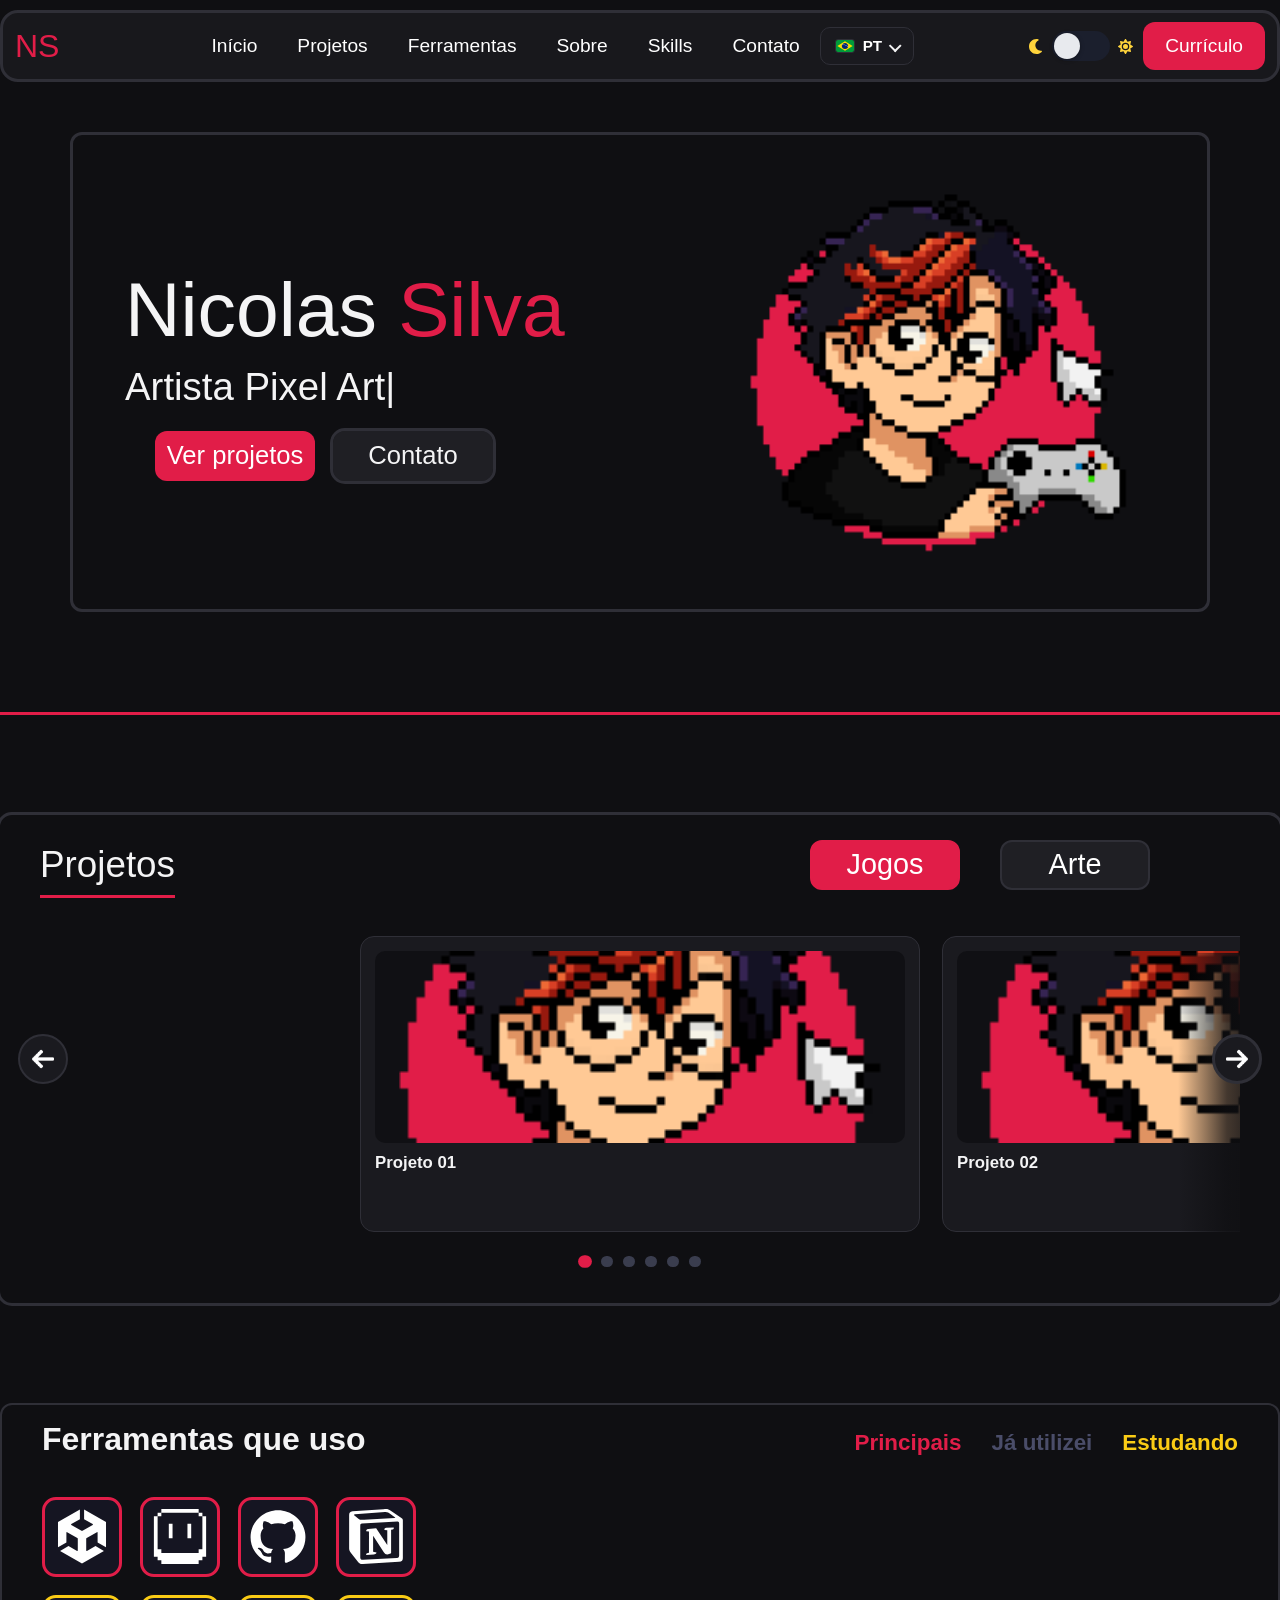
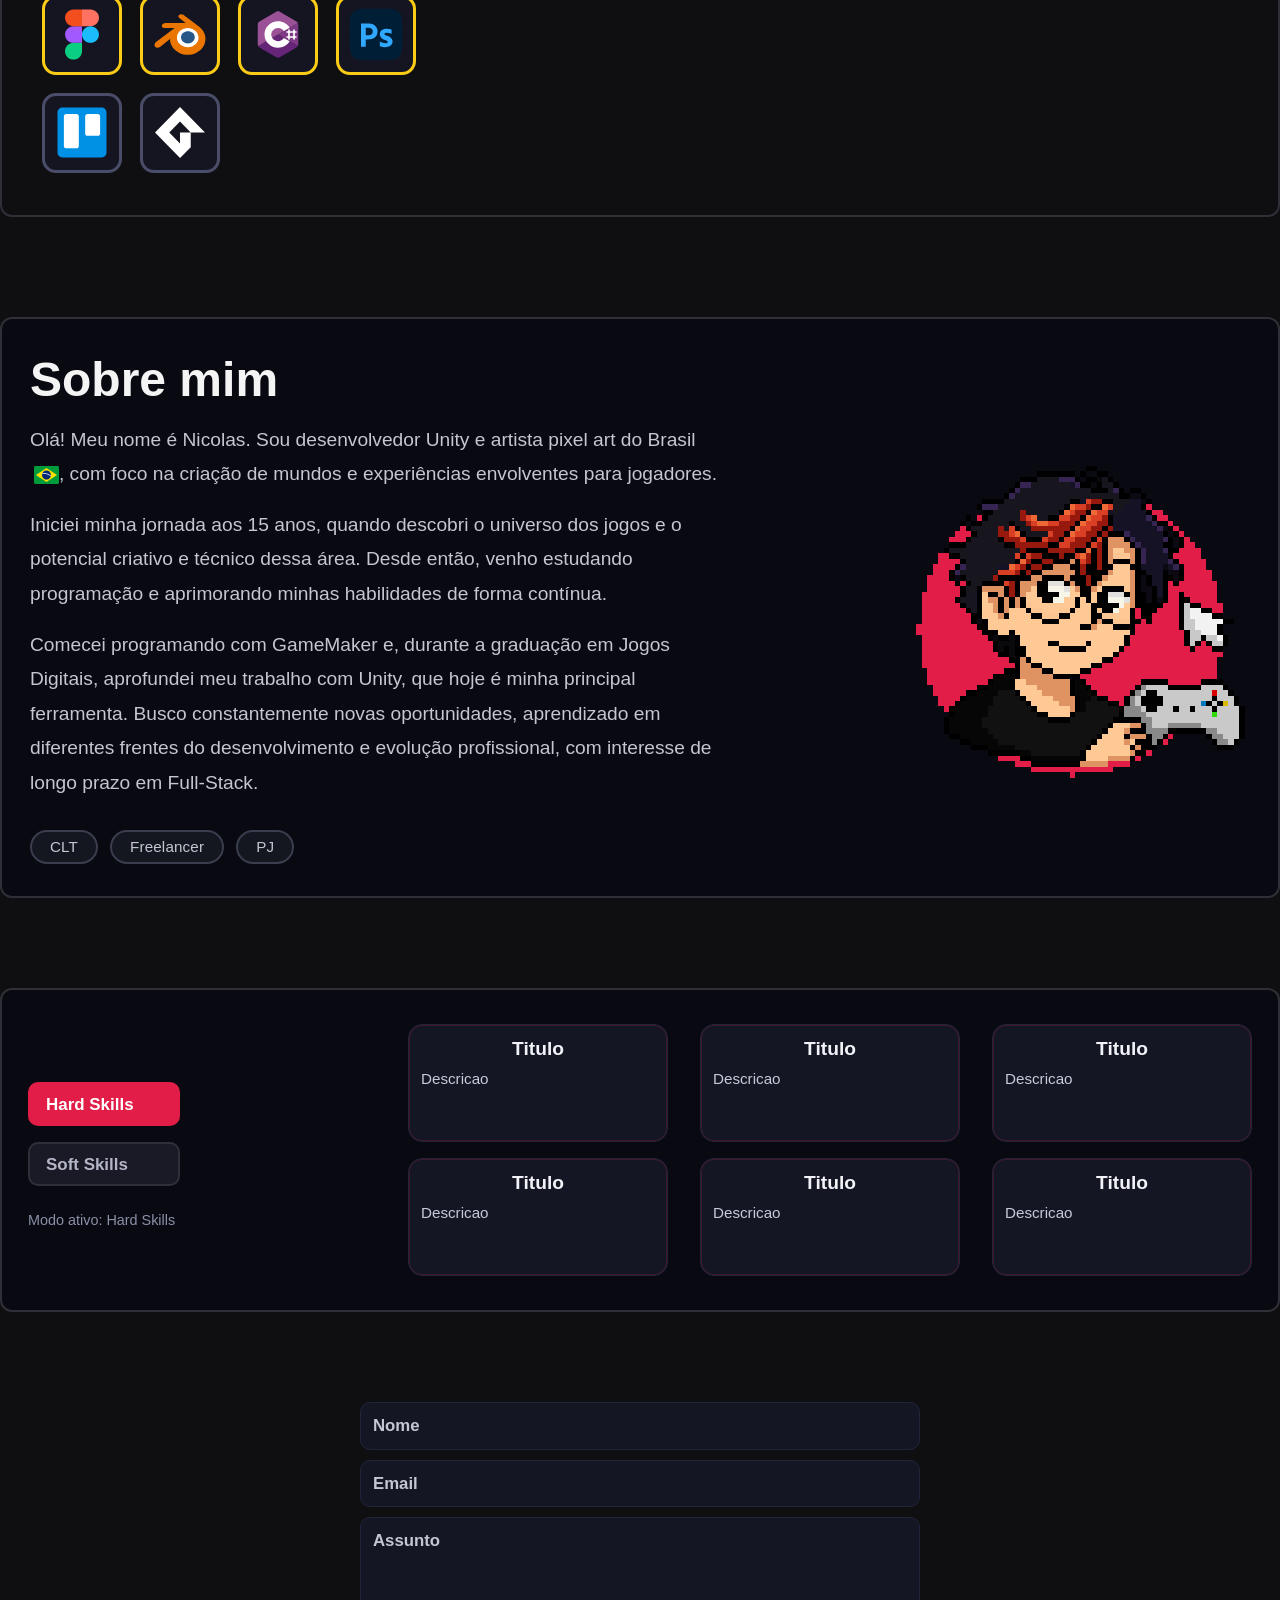
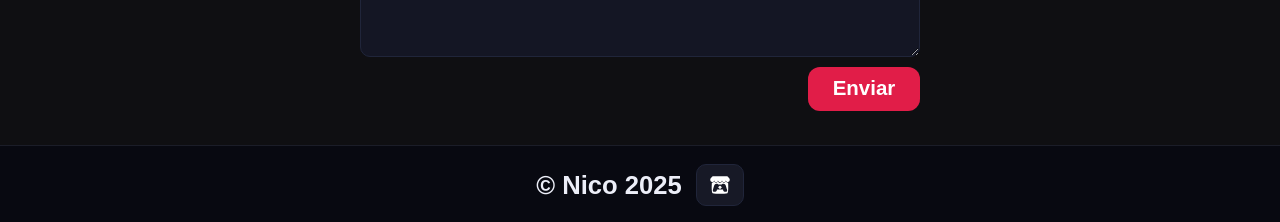
==== HTML-CSS/Index.html @ 6876bffc "Botão deslizante de claro e escuro, mudança de idiomas e estilização geral" ====
<!doctype html>
<html lang="pt-br" data-bs-theme="dark">

<head>
  <!-- Metadados basicos de charset e responsividade -->
  <meta charset="UTF-8" />
  <meta name="viewport" content="width=device-width, initial-scale=1.0" />
  <title>Nicolas Silva</title>
  <!-- Bootstrap (base visual e componentes JS/CSS) -->
  <link href="https://cdn.jsdelivr.net/npm/bootstrap@5.3.8/dist/css/bootstrap.min.css" rel="stylesheet"
    integrity="sha384-sRIl4kxILFvY47J16cr9ZwB07vP4J8+LH7qKQnuqkuIAvNWLzeN8tE5YBujZqJLB" crossorigin="anonymous" />

  <!-- Estilos customizados do projeto -->
  <link rel="stylesheet" href="Styles.css" />
</head>

<body>
  <!-- Navbar principal com menu desktop e toggle mobile -->
  <nav class="navbar">
    <div class="navbar__container container-xxl">
      <!-- Logo / marca -->
      <a href="#inicio" id="navbar__logo" data-scroll-target="#inicio">NS</a>
      <!-- Botao hamburguer para abrir menu em telas menores -->
      <button class="navbar__toggle" id="mobile-menu" type="button" aria-label="Abrir menu" aria-expanded="false"
        aria-controls="navbar-menu">
        <span class="bar"></span>
        <span class="bar"></span>
        <span class="bar"></span>
      </button>
      <!-- Lista de links de navegacao -->
      <ul class="navbar__menu mb-0" id="navbar-menu">
        <li class="navbar__item">
          <a href="#inicio" class="navbar__links" data-scroll-target="#inicio">Ínicio</a>
        </li>
        <li class="navbar__item">
          <a href="#projetos" class="navbar__links" data-scroll-target="#projetos">
            Projetos
          </a>
        </li>
        <li class="navbar__item">
          <!-- Link para secao de ferramentas com rolagem suave -->
          <a href="#ferramentas" class="navbar__links" data-scroll-target="#ferramentas">Ferramentas</a>
        </li>
        <li class="navbar__item">
          <!-- Link para secao Sobre com rolagem suave -->
          <a href="#sobre" class="navbar__links" data-scroll-target="#sobre">Sobre</a>
        </li>
        <li class="navbar__item">
          <!-- Link para secao Skills com rolagem suave -->
          <a href="#skills" class="navbar__links" data-scroll-target="#skills">Skills</a>
        </li>
        <li class="navbar__item">
          <!-- Link para secao Contato com rolagem suave -->
          <a href="#contato" class="navbar__links" data-scroll-target="#contato">Contato</a>
        </li>
        <li class="navbar__item navbar__langPicker" data-lang-picker>
          <button class="navbar__links navbar__langToggle" type="button" data-lang-toggle aria-haspopup="true"
            aria-expanded="false" aria-label="Selecionar idioma">
            <span class="navbar__langCurrentContent">
              <img src="images/bandeira-brasil.svg" alt="" class="navbar__flag" data-lang-current-flag />
              <span data-lang-current>PT</span>
            </span>
            <span class="navbar__langChevron" aria-hidden="true"></span>
          </button>
          <div class="navbar__langMenu" data-lang-menu role="menu" aria-label="Opcoes de idioma">
            <button class="navbar__langOption" type="button" data-lang-option="pt" role="menuitemradio"
              aria-checked="true">
              <img src="images/bandeira-brasil.svg" alt="" class="navbar__flag" aria-hidden="true" />
              <span data-lang-option-label="pt">Portugues</span>
            </button>
            <button class="navbar__langOption" type="button" data-lang-option="en" role="menuitemradio"
              aria-checked="false">
              <img src="images/bandeira-eua.svg" alt="" class="navbar__flag" aria-hidden="true" />
              <span data-lang-option-label="en">English</span>
            </button>
          </div>
        </li>
        <li class="navbar__btn">
          <div class="navbar__actions">
            <div class="navbar__themeControl" aria-hidden="true">
              <span class="navbar__themeIcon navbar__themeIcon--moon">
                <svg xmlns="http://www.w3.org/2000/svg" viewBox="0 0 512 512">
                  <path fill="rgb(255, 212, 59)"
                    d="M256 0C114.6 0 0 114.6 0 256S114.6 512 256 512c68.8 0 131.3-27.2 177.3-71.4 7.3-7 9.4-17.9 5.3-27.1s-13.7-14.9-23.8-14.1c-4.9 .4-9.8 .6-14.8 .6-101.6 0-184-82.4-184-184 0-72.1 41.5-134.6 102.1-164.8 9.1-4.5 14.3-14.3 13.1-24.4S322.6 8.5 312.7 6.3C294.4 2.2 275.4 0 256 0z" />
                </svg>
              </span>
              <button class="navbar__themeToggle" type="button" data-theme-toggle aria-label="Alternar para modo claro"
                aria-pressed="false">
                <span class="navbar__themeThumb" aria-hidden="true"></span>
              </button>
              <span class="navbar__themeIcon navbar__themeIcon--sun">
                <svg xmlns="http://www.w3.org/2000/svg" viewBox="0 0 576 512">
                  <path fill="rgb(255, 212, 59)"
                    d="M288-32c8.4 0 16.3 4.4 20.6 11.7L364.1 72.3 468.9 46c8.2-2 16.9 .4 22.8 6.3S500 67 498 75.1l-26.3 104.7 92.7 55.5c7.2 4.3 11.7 12.2 11.7 20.6s-4.4 16.3-11.7 20.6L471.7 332.1 498 436.8c2 8.2-.4 16.9-6.3 22.8S477 468 468.9 466l-104.7-26.3-55.5 92.7c-4.3 7.2-12.2 11.7-20.6 11.7s-16.3-4.4-20.6-11.7L211.9 439.7 107.2 466c-8.2 2-16.8-.4-22.8-6.3S76 445 78 436.8l26.2-104.7-92.6-55.5C4.4 272.2 0 264.4 0 256s4.4-16.3 11.7-20.6L104.3 179.9 78 75.1c-2-8.2 .3-16.8 6.3-22.8S99 44 107.2 46l104.7 26.2 55.5-92.6 1.8-2.6c4.5-5.7 11.4-9.1 18.8-9.1zm0 144a144 144 0 1 0 0 288 144 144 0 1 0 0-288zm0 240a96 96 0 1 1 0-192 96 96 0 1 1 0 192z" />
                </svg>
              </span>
            </div>
            <!-- CTA principal da navbar -->
            <a href="/" class="button">Currículo</a>
          </div>
        </li>
      </ul>
    </div>
  </nav>

  <!-- Hero: apresentacao principal -->
  <div class="main" id="inicio">
    <div class="main__container container-md">
      <div class="row align-items-center g-4 g-xl-5">
        <div class="main__content col-12 col-lg-7">
          <h1>Nicolas <span class="destaque">Silva</span></h1>
          <h2 data-typewriter-role>Artista Pixel Art</h2>
          <!-- Botoes com tooltip Bootstrap -->
          <div class="d-flex flex-wrap gap-2 mt-2">
            <button class="project__button" data-bs-toggle="tooltip" data-bs-title="Ir para projetos"
              data-scroll-target="#projetos" data-scroll-mode="center">
              Ver projetos
            </button>
            <button class="contact__button" data-bs-toggle="tooltip" data-bs-title="Entrar em contato"
              data-scroll-target="#contato">
              Contato
            </button>
          </div>
        </div>
        <div class="main__imgContainer col-12 col-lg-5">
          <!-- Imagem principal de destaque -->
          <img src="images/Me Pixelsizel.png" alt="mePixel" id="main__img" width="400px" />
        </div>
      </div>
    </div>
    <!-- Separador visual da secao hero -->
    <hr class="main__hr" />
  </div>

  <!-- Secao de projetos com carrossel customizado -->
  <div class="project" id="projetos">
    <div class="project__container container-xxl">
      <!-- Seta esquerda: navega para o item anterior -->
      <button class="leftArrow__button" type="button" aria-label="Projeto anterior">
        <img src="images/seta-direita.png" alt="Seta para esquerda" id="main__leftarrow" width="100px" />
      </button>
      <!-- Seta direita: navega para o proximo item -->
      <button class="rightArrow__button" type="button" aria-label="Próximo projeto">
        <img src="images/seta-direita.png" alt="Seta para direita" id="main__rightarrow" width="100px" />
      </button>

      <!-- Titulo e destaque da secao -->
      <div class="project__content">
        <h2>Projetos</h2>
        <hr class="project__hr" />
        <button class="jogos__button project-tab--active" type="button" aria-label="Jogos feitos" data-project-tab="jogos" aria-pressed="true">
          Jogos
        </button>
        <button class="arte__button" type="button" aria-label="Artes feitas" data-project-tab="arte" aria-pressed="false">
          Arte
        </button>
      </div>
      <!-- Camada com degrade para efeito de recorte lateral -->
      <div class="game__viewport" aria-hidden="true"></div>
      <!-- Carrossel horizontal de jogos -->
      <div class="game__container" data-project-type="jogos" aria-label="Carrossel de jogos">
        <!-- Item 1 -->
        <article class="game__item" data-project="1">
          <img src="images/Me Pixelsizel.png" alt="Projeto 1" class="game__image" />
          <h3 class="game__title">Projeto 01</h3>
        </article>
        <!-- Item 2 -->
        <article class="game__item" data-project="2">
          <img src="images/Me Pixelsizel.png" alt="Projeto 2" class="game__image" />
          <h3 class="game__title">Projeto 02</h3>
        </article>
        <!-- Item 3 -->
        <article class="game__item" data-project="3">
          <img src="images/Me Pixelsizel.png" alt="Projeto 3" class="game__image" />
          <h3 class="game__title">Projeto 03</h3>
        </article>
        <!-- Item 4 -->
        <article class="game__item" data-project="4">
          <img src="images/Me Pixelsizel.png" alt="Projeto 4" class="game__image" />
          <h3 class="game__title">Projeto 04</h3>
        </article>
        <!-- Item 5 -->
        <article class="game__item" data-project="5">
          <img src="images/Me Pixelsizel.png" alt="Projeto 5" class="game__image" />
          <h3 class="game__title">Projeto 05</h3>
        </article>
        <!-- Item 6 (em breve) -->
        <article class="game__item game__item--coming-soon" data-project="6">
          <div class="game__imageWrap">
            <div class="game__placeholder" aria-hidden="true"></div>
            <span class="coming-soon-ribbon" data-label="EM BREVE" aria-label="Em breve"></span>
          </div>
          <h3 class="game__title">Projeto 06</h3>
        </article>
      </div>

      <!-- Carrossel horizontal de artes -->
      <div class="game__container" data-project-type="arte" aria-label="Carrossel de artes" hidden>
        <article class="game__item" data-project="arte-1">
          <img src="images/Figma--Streamline-Svg-Logos.svg" alt="Arte 1" class="game__image" />
          <h3 class="game__title">Arte 01</h3>
        </article>
        <article class="game__item" data-project="arte-2">
          <img src="images/Me Pixelsizel.png" alt="Arte 2" class="game__image" />
          <h3 class="game__title">Arte 02</h3>
        </article>
        <article class="game__item" data-project="arte-3">
          <img src="images/Me Pixelsizel.png" alt="Arte 3" class="game__image" />
          <h3 class="game__title">Arte 03</h3>
        </article>
        <article class="game__item" data-project="arte-4">
          <img src="images/Me Pixelsizel.png" alt="Arte 4" class="game__image" />
          <h3 class="game__title">Arte 04</h3>
        </article>
      </div>

      <div class="project__dots" aria-label="Indicadores do carrossel"></div>
    </div>
  </div>

  <!-- Ferramentas: ferramentas que utilizo -->
  <div class="tools" id="ferramentas">
    <div class="tools__container container-md">
      <div class="row align-items-center g-4 g-md-5">
        <div class="tools__content col-12 col-md-7">
          <h1 class="">Ferramentas que uso</h1>
          <h3 class="tools__principal">Principais</h3>
          <h3 class="tools__utilizadas">Já utilizei</h3>
          <h3 class="tools__estudando">Estudando</h3>
        </div>

        <div class="tools__cards col-md" aria-label="Grade de ferramentas">
          <!-- Linha 1: ferramentas principais -->
          <article class="tool-card tool-card--principal" aria-label="Unity" data-bs-toggle="tooltip" data-bs-title="Unity" data-bs-placement="top" tabindex="0">
            <img src="images/Unity--Streamline-Font-Awesome.svg" alt="Unity" class="tool-card__icon unity__icon" />
          </article>

          <article class="tool-card tool-card--principal" aria-label="Aseprite" data-bs-toggle="tooltip" data-bs-title="Aseprite" data-bs-placement="top" tabindex="0">
            <img src="images/Aseprite--Streamline-Simple-Icons.svg" alt="Aseprite" class="tool-card__icon aseprite__icon" />
          </article>

          <article class="tool-card tool-card--principal" aria-label="Github" data-bs-toggle="tooltip" data-bs-title="GitHub" data-bs-placement="top" tabindex="0">
            <img src="images/Github--Streamline-Unicons.svg" alt="Github" class="tool-card__icon github__icon" />
          </article>
          
          <article class="tool-card tool-card--principal" aria-label="Notion" data-bs-toggle="tooltip" data-bs-title="Notion" data-bs-placement="top" tabindex="0">
            <img src="images/Notion--Streamline-Simple-Icons.svg" alt="Notion" class="tool-card__icon notion__icon" />
          </article>
          
          <!-- Linha 2: ferramentas em estudo -->
          <article class="tool-card tool-card--estudando tool-card--new-row" aria-label="Figma" data-bs-toggle="tooltip" data-bs-title="Figma" data-bs-placement="top" tabindex="0">
            <img src="images/Figma--Streamline-Svg-Logos.svg" alt="Figma" class="tool-card__icon figma__icon" />
          </article>

          <article class="tool-card tool-card--estudando" aria-label="Blender" data-bs-toggle="tooltip" data-bs-title="Blender" data-bs-placement="top" tabindex="0">
            <img src="images/Blender--Streamline-Svg-Logos.svg" alt="Blender" class="tool-card__icon blender__icon" />
          </article>

          <article class="tool-card tool-card--estudando" aria-label="Csharp" data-bs-toggle="tooltip" data-bs-title="C#" data-bs-placement="top" tabindex="0">
            <img src="images/csharp-svgrepo-com.svg" alt="Csharp" class="tool-card__icon c__icon" />
          </article>

          <article class="tool-card tool-card--estudando" aria-label="Photoshop" data-bs-toggle="tooltip" data-bs-title="Photoshop" data-bs-placement="top" tabindex="0">
            <img src="images/adobe-photoshop-svgrepo-com.svg" alt="Photoshop" class="tool-card__icon photoshop__icon" />
          </article>
          

          <!-- Linha 3: ferramentas ja utilizadas -->
          <article class="tool-card tool-card--utilizadas" aria-label="Trello" data-bs-toggle="tooltip" data-bs-title="Trello" data-bs-placement="top" tabindex="0">
            <img src="images/Trello--Streamline-Svg-Logos.svg" alt="Trello" class="tool-card__icon trello__icon" />
          </article>

          <article class="tool-card tool-card--utilizadas" aria-label="GameMaker" data-bs-toggle="tooltip" data-bs-title="GameMaker" data-bs-placement="top" tabindex="0">
            <img src="images/Gamemaker--Streamline-Simple-Icons.svg" alt="GameMaker" class="tool-card__icon gamemaker__icon" />
          </article>

        </div>
      </div>
    </div>
  </div>

  <!-- Secao Sobre: apresentacao pessoal com texto e avatar -->
  <section class="about" id="sobre">
    <div class="about__container container-xxl">
      <div class="about__layout row align-items-center g-4 g-lg-5">
        <div class="about__content col-12 col-lg-7">
          <h2>Sobre mim</h2>
          <p class="about__text">
            Olá! Meu nome é Nicolas. Sou desenvolvedor Unity e Pixel Artist do Brasil
            <img src="images/bandeira-brasil.svg" alt="Bandeira do Brasil" class="about__flag" />,
            com foco na criação de mundos e experiências envolventes para jogadores.
          </p>

          <p class="about__text">
            Iniciei minha jornada aos 15 anos, quando descobri o universo dos jogos e o potencial
            criativo e técnico dessa área. Desde então, venho estudando programação e aprimorando
            minhas habilidades de forma contínua.
          </p>

          <p class="about__text">
            Comecei programando com GameMaker e, durante a graduação em Jogos Digitais,
            aprofundei meu trabalho com Unity, que hoje é minha principal ferramenta.
            Busco constantemente novas oportunidades, aprendizado em diferentes frentes do
            desenvolvimento e evolução profissional, com interesse de longo prazo em Full-Stack.
          </p>

          <div class="about__badges" aria-label="Modelos de trabalho">
            <span class="about__badge">CLT</span>
            <span class="about__badge">Freelancer</span>
            <span class="about__badge">PJ</span>
          </div>
        </div>

        <div class="about__avatarWrap col-12 col-lg-5">
          <img src="images/Me Pixelsizel.png" alt="Avatar Nicolas" class="about__avatar" />
        </div>
      </div>
    </div>
  </section>

  <!-- Secao Skills: alternancia entre hard skills e soft skills -->
  <section class="skills" id="skills">
    <div class="skills__container container-xxl skills--hard" data-skills-root>
      <div class="skills__layout">
        <aside class="skills__tabs" aria-label="Categorias de skills">
          <button class="skills__tab skills__tab--active" type="button" data-skills-tab="hard" aria-pressed="true">
            Hard Skills
          </button>
          <button class="skills__tab" type="button" data-skills-tab="soft" aria-pressed="false">
            Soft Skills
          </button>
          <p class="skills__mode" data-skills-mode>Modo ativo: Hard Skills</p>
        </aside>

        <div class="skills__panelWrap">
          <div class="skills__panel" data-skills-panel="hard">
            <article class="skills__card">
              <h3>Titulo</h3>
              <p>Descricao</p>
            </article>
            <article class="skills__card">
              <h3>Titulo</h3>
              <p>Descricao</p>
            </article>
            <article class="skills__card">
              <h3>Titulo</h3>
              <p>Descricao</p>
            </article>
            <article class="skills__card">
              <h3>Titulo</h3>
              <p>Descricao</p>
            </article>
            <article class="skills__card">
              <h3>Titulo</h3>
              <p>Descricao</p>
            </article>
            <article class="skills__card">
              <h3>Titulo</h3>
              <p>Descricao</p>
            </article>
          </div>

          <div class="skills__panel" data-skills-panel="soft" hidden>
            <article class="skills__card">
              <h3>Titulo</h3>
              <p>Descricao</p>
            </article>
            <article class="skills__card">
              <h3>Titulo</h3>
              <p>Descricao</p>
            </article>
            <article class="skills__card">
              <h3>Titulo</h3>
              <p>Descricao</p>
            </article>
            <article class="skills__card">
              <h3>Titulo</h3>
              <p>Descricao</p>
            </article>
            <article class="skills__card">
              <h3>Titulo</h3>
              <p>Descricao</p>
            </article>
            <article class="skills__card">
              <h3>Titulo</h3>
              <p>Descricao</p>
            </article>
          </div>
        </div>
      </div>
    </div>
  </section>

  <!-- Modal de detalhes do projeto/arte -->
  <div class="project-modal" id="project-modal" hidden>
    <div class="project-modal__backdrop" data-project-modal-close></div>
    <div class="project-modal__dialog" role="dialog" aria-modal="true" aria-labelledby="project-modal-title">
      <button class="project-modal__close" type="button" aria-label="Fechar modal" data-project-modal-close>
        <span aria-hidden="true">X</span>
      </button>

      <h2 class="project-modal__title" id="project-modal-title">Detalhes do Projeto</h2>

      <div class="project-modal__media">
        <img src="" alt="Imagem do projeto" class="project-modal__image" data-project-modal-image />
        <span class="project-modal__coming-ribbon" data-project-modal-coming-ribbon data-label="EM BREVE" aria-label="Em breve" hidden></span>
      </div>

      <div class="project-modal__description" data-project-modal-description>
        Descricao
      </div>

      <div class="project-modal__meta">
        <section class="project-modal__metaBlock" aria-label="Responsabilidades do projeto">
          <h3>Responsabilidades</h3>
          <div class="project-modal__chips" data-project-modal-responsibilities></div>
        </section>

        <section class="project-modal__metaBlock" aria-label="Tecnologias utilizadas">
          <h3>Tecnologias</h3>
          <div class="project-modal__techs" data-project-modal-technologies></div>
        </section>
      </div>

      <section class="project-modal__done" aria-label="Resumo do que foi feito">
        <h3>O que eu fiz</h3>
        <p data-project-modal-work>Descricao do feito</p>
      </section>

      <a href="#" class="project-modal__play" data-project-modal-link target="_blank" rel="noopener noreferrer">Jogar</a>
    </div>
  </div>

  <!-- Secao Contato com formulario e rodape -->
  <section class="contact" id="contato">
    <div class="contact__container container-xxl">
      <form class="contact__form" action="#" method="post" novalidate>
        <input type="text" name="nome" class="contact__input" placeholder="Nome" aria-label="Nome" />
        <input type="email" name="email" class="contact__input" placeholder="Email" aria-label="Email" />
        <textarea name="assunto" class="contact__textarea" placeholder="Assunto" aria-label="Assunto"></textarea>
        <button class="contact__submit" type="submit">Enviar</button>
      </form>
    </div>
  </section>

  <footer class="site-footer" aria-label="Rodape do site">
    <div class="site-footer__container container-xxl contact__footer">
      <p class="contact__copy">&copy; Nico 2025</p>
      <div class="contact__socials" aria-label="Link social principal">
        <a href="https://itch.io/profile/seu-usuario" class="contact__social contact__itch" aria-label="Abrir perfil no itch.io" target="_blank" rel="noopener noreferrer">
          <svg class="contact__social-icon" xmlns="http://www.w3.org/2000/svg" viewBox="0 0 512 512" aria-hidden="true" focusable="false">
            <path d="M71.9 34.8C50.2 47.7 7.4 96.8 7 109.7l0 21.3c0 27.1 25.3 50.8 48.2 50.8 27.6 0 50.5-22.8 50.5-50 0 27.1 22.2 50 49.8 50s49-22.8 49-50c0 27.1 23.6 50 51.2 50l.5 0c27.6 0 51.2-22.8 51.2-50 0 27.1 21.5 50 49 50s49.8-22.8 49.8-50c0 27.1 23 50 50.5 50 23 0 48.3-23.8 48.3-50.8l0-21.3c-.4-12.9-43.2-62.1-64.9-75-67.4-2.3-114.2-2.7-184-2.7S91.1 33.1 71.9 34.8zM204.2 169.2c-22 38.4-77.9 38.7-99.8 .2-13.2 23.1-43.2 32.1-56 27.7-3.9 40.2-13.7 237.1 17.7 269.2 80 18.7 302.1 18.1 379.8 0 31.6-32.3 21.3-232 17.7-269.2-12.9 4.4-42.9-4.6-56-27.7-22 38.5-77.8 38.1-99.8-.2-7.1 12.5-23 28.9-51.8 28.9-10.4 .3-20.8-2.2-29.9-7.3s-16.7-12.6-21.9-21.6l0 0zm-41.6 53.8c16.5 0 31.1 0 49.2 19.8 29.3-3 58.9-3 88.2 0 18.2-19.7 32.8-19.7 49.2-19.7 52.3 0 65.2 77.5 83.9 144.4 17.3 62.2-5.5 63.7-34 63.7-42.1-1.6-65.5-32.2-65.5-62.8-39.3 6.4-101.9 8.8-155.6 0 0 30.6-23.3 61.2-65.5 62.8-28.4-.1-51.2-1.6-33.9-63.7 18.7-67 31.6-144.4 83.9-144.4l0-.1zM256 270.8s-44.4 40.8-52.4 55.2l29-1.2 0 25.3c0 1.5 21.3 .2 23.3 .2 11.6 .5 23.3 1 23.3-.2l0-25.3 29 1.2c-8-14.5-52.4-55.2-52.4-55.2l.1 0z" />
          </svg>
        </a>
      </div>
    </div>
  </footer>

  <!-- Bootstrap JS bundle + script customizado do projeto -->
  <script src="https://cdn.jsdelivr.net/npm/bootstrap@5.3.3/dist/js/bootstrap.bundle.min.js"
    integrity="sha384-YvpcrYf0tY3lHB60NNkmXc5s9fDVZLESaAA55NDzOxhy9GkcIdslK1eN7N6jIeHz"
    crossorigin="anonymous"></script>

  <script src="app.js"></script>
</body>

</html>
---- HTML-CSS/Styles.css ----
/* Reset basico e fonte padrao do projeto */
* {
    box-sizing: border-box;
    font-family: 'Franklin Gothic', sans-serif;
}

/* Variaveis de tema conectadas com Bootstrap */
:root {
    --bs-body-bg: #0F0F12;
    --bs-body-color: #F4F4F5;
    --bs-primary: #E11D48;
    --bs-primary-rgb: 225, 29, 72;
    --bs-secondary-color: #F3466C;
    --bs-border-color: #2F2F37;
}

/* Fundo e cor global de texto */
body {
    background-color: var(--bs-body-bg);
    color: var(--bs-body-color);
}

/* Scrollbar customizada (pagina inteira) */
* {
    scrollbar-width: thin;
    scrollbar-color: #E11D48 #13141D;
}

*::-webkit-scrollbar {
    width: 10px;
    height: 10px;
}

*::-webkit-scrollbar-track {
    background: #13141D;
}

*::-webkit-scrollbar-thumb {
    background: linear-gradient(180deg, #E11D48, #B51239);
    border-radius: 999px;
    border: 2px solid #13141D;
}

*::-webkit-scrollbar-thumb:hover {
    background: linear-gradient(180deg, #F3466C, #CB1845);
}

/* ===== Navbar (desktop) ===== */
.navbar {
    padding: 10px 0;
    display: flex;
    flex-wrap: nowrap;
    justify-content: center;
    align-items: center;
    font-size: 1.2rem;
    position: sticky;
    top: 0;
    z-index: 999;
}

/* Container interno da navbar */
.navbar__container {
    height: 72px;
    border: 3px solid var(--bs-border-color);
    border-radius: 18px;
    background-color: #18181C;
}

/* Logo principal */
#navbar__logo {
    background-color: var(--bs-primary);
    background-clip: text;
    -webkit-text-fill-color: transparent;
    text-decoration: none;
    font-size: 2rem;
}

/* Lista de links centralizada */
.navbar__menu {
    display: flex;
    flex: 1;
    margin-left: 100px;
}

/* Item individual da lista da navbar */
.navbar__item {
    display: flex;
}

.navbar__langPicker {
    position: relative;
}

/* Link de navegacao */
.navbar__links {
    color: #fff;
    display: flex;
    align-items: center;
    text-decoration: none;
    padding: 0 20px;
    height: 48px;
    position: relative;
}

.navbar__langToggle {
    border: 1px solid #2F2F37;
    border-radius: 10px;
    background: #1A1A1F;
    height: 38px;
    justify-content: space-between;
    gap: 8px;
    margin: 5px 0;
    padding: 0 14px;
    font-size: 0.95rem;
    font-weight: 700;
    cursor: pointer;
}

.navbar__langToggle::after {
    display: none;
}

.navbar__langToggle:hover {
    background: #272736;
}

.navbar__langCurrentContent {
    display: inline-flex;
    align-items: center;
    gap: 8px;
}

.navbar__flag {
    width: 20px;
    height: 14px;
    border-radius: 3px;
    object-fit: cover;
    border: 1px solid #2F2F37;
    flex-shrink: 0;
}

.navbar__langChevron {
    width: 9px;
    height: 9px;
    border-right: 2px solid #F4F4F5;
    border-bottom: 2px solid #F4F4F5;
    transform: rotate(45deg) translateY(-1px);
    transition: transform 0.2s ease;
}

.navbar__langPicker.is-open .navbar__langChevron {
    transform: rotate(-135deg) translateY(-1px);
}

.navbar__langMenu {
    position: absolute;
    top: calc(100% + 6px);
    left: 0;
    min-width: 152px;
    padding: 6px;
    border-radius: 10px;
    border: 1px solid #2F2F37;
    background: #1A1A1F;
    box-shadow: 0 10px 24px rgba(0, 0, 0, 0.35);
    opacity: 0;
    visibility: hidden;
    pointer-events: none;
    transform: translateY(-4px);
    transition: opacity 0.2s ease, transform 0.2s ease;
    z-index: 20;
}

.navbar__langPicker.is-open .navbar__langMenu {
    opacity: 1;
    visibility: visible;
    pointer-events: auto;
    transform: translateY(0);
}

.navbar__langOption {
    display: flex;
    align-items: center;
    gap: 8px;
    width: 100%;
    border: 0;
    border-radius: 8px;
    padding: 8px 10px;
    background: transparent;
    color: #F4F4F5;
    text-align: left;
    font-size: 0.92rem;
    font-weight: 600;
}

.navbar__langOption:hover {
    background: #272736;
}

.navbar__langOption--active {
    background: rgba(243, 70, 108, 0.2);
    color: #F78AA4;
}

/* Linha animada abaixo dos links */
.navbar__links::after {
    bottom: 8px;
    content: "";
    height: 2px;
    left: 50%;
    position: absolute;
    background: var(--bs-secondary-color);
    transition: width 0.3s ease 0s, left 0.3s ease 0s;
    width: 0;
}

/* Hover da linha somente para dispositivos com hover real */
@media (hover: hover) and (pointer: fine) {
    .navbar__links:hover::after {
        width: 80%;
        left: 10%;
    }
}

/* Wrapper do botao de curriculo */
.navbar__btn {
    display: flex;
}

.navbar__actions {
    display: flex;
    align-items: center;
    gap: 10px;
}

.navbar__themeControl {
    display: inline-flex;
    align-items: center;
    gap: 8px;
}

.navbar__themeToggle {
    position: relative;
    width: 58px;
    height: 30px;
    border: 0;
    border-radius: 999px;
    background: #1B1F2D;
    padding: 0;
    display: inline-block;
    cursor: pointer;
    transition: background-color 0.25s ease;
}

.navbar__themeToggle:hover {
    background: #242A3D;
}

.navbar__themeIcon {
    width: 15px;
    height: 15px;
    display: inline-flex;
    align-items: center;
    justify-content: center;
}

.navbar__themeIcon svg {
    width: 100%;
    height: 100%;
}

.navbar__themeThumb {
    position: absolute;
    top: 2px;
    left: 2px;
    width: 26px;
    height: 26px;
    border-radius: 50%;
    background: #E8EAEE;
    box-shadow: 0 1px 4px rgba(0, 0, 0, 0.35);
    transition: transform 0.25s ease;
}

.navbar__themeToggle.is-light {
    background: #2A3147;
}

.navbar__themeToggle.is-light .navbar__themeThumb {
    transform: translateX(28px);
}

/* Ajustes do desktop para manter links no centro e CTA na direita */
@media screen and (min-width: 992px) {
    .navbar__menu {
        position: relative;
    }

    .navbar__btn {
        position: absolute;
        right: 0;
        top: 50%;
        transform: translateY(-50%);
    }
}

/* Botao hamburguer (oculto no desktop) */
.navbar__toggle {
    background: transparent;
    border: 0;
    padding: 0;
}

/* Barras do hamburguer */
.bar {
    background: #fff;
    transition: all 0.3s ease-in-out;
}


/* Estilo do botao CTA da navbar */
.button {
    display: flex;
    align-items: center;
    text-decoration: none;
    padding: 0 22px;
    height: 48px;
    border-radius: 12px;
    background-color: var(--bs-primary);
    color: #fff;
}

.button:hover {
    background: var(--bs-secondary-color);
    transition: all 0.3s ease;
}

/* ===== Navbar (mobile) ===== */
@media screen and (max-width: 991.98px) {

    /* Painel do menu mobile recolhido por padrao */
    .navbar__menu {
        display: grid;
        grid-template-columns: auto;
        align-content: start;
        margin: 0;
        padding: 1rem 0 2rem;
        width: 100%;
        position: absolute;
        top: -1000px;
        left: 0;
        opacity: 0;
        visibility: hidden;
        transition: all 0.5s ease;
        background: #18181C;
    }

    /* Estado aberto do menu mobile */
    .navbar__menu.active {
        background: #18181C;
        top: calc(100% + 8px);
        opacity: 1;
        visibility: visible;
        transition: all 0.5s ease;
        font-size: 1.6rem;
        border-radius: 16px;
        overflow: hidden;
    }

    /* Icone hamburguer em mobile */
    .navbar__toggle {
        display: flex;
        flex-direction: column;
        justify-content: center;
        gap: 6px;
        width: 32px;
        height: 24px;
    }

    .navbar__toggle .bar {
        width: 100%;
        height: 3px;
    }


    .navbar__links {
        text-align: center;
        padding: 1rem 2rem;
        width: 100%;
        display: table;
    }

    .navbar__langPicker {
        width: 100%;
        display: grid;
    }

    .navbar__langToggle {
        width: 100%;
        height: 52px;
        margin: 0;
        border-radius: 0;
        padding: 0 2rem;
    }

    .navbar__langToggle span[data-lang-current] {
        text-align: left;
    }

    .navbar__langCurrentContent {
        flex: 1;
        justify-content: center;
    }

    .navbar__langMenu {
        position: static;
        width: 100%;
        min-width: 0;
        border: 0;
        border-top: 1px solid #2F2F37;
        border-radius: 0;
        box-shadow: none;
        opacity: 1;
        visibility: visible;
        pointer-events: auto;
        transform: none;
        max-height: 0;
        overflow: hidden;
        padding: 0;
        transition: max-height 0.2s ease;
    }

    .navbar__langPicker.is-open .navbar__langMenu {
        max-height: 130px;
    }

    .navbar__langOption {
        justify-content: center;
        border-radius: 0;
        padding: 12px 2rem;
    }

    #mobile-menu {
        position: absolute;
        top: 50%;
        right: 16px;
        transform: translateY(-50%);
    }

    .button {
        justify-content: center;
        width: 80%;
        height: 56px;
        margin: 0 auto;
    }

    .navbar__actions {
        width: 100%;
        display: grid;
        justify-items: center;
        gap: 10px;
        padding-top: 0.6rem;
    }

    .navbar__themeControl {
        width: 80%;
        max-width: 250px;
        justify-content: center;
    }

    .navbar__themeToggle {
        width: 64px;
        height: 34px;
        border-radius: 999px;
    }

    .navbar__themeThumb {
        top: 2px;
        left: 2px;
        width: 30px;
        height: 30px;
    }

    .navbar__themeToggle.is-light .navbar__themeThumb {
        transform: translateX(30px);
    }

    .navbar__themeIcon {
        width: 16px;
        height: 16px;
    }

    /* Estado do X animado quando menu esta ativo */
    #mobile-menu.is-active .bar:nth-child(2) {
        opacity: 0;
    }

    #mobile-menu.is-active .bar:nth-child(1) {
        transform: translateY(9px) rotate(45deg);
    }

    #mobile-menu.is-active .bar:nth-child(3) {
        transform: translateY(-9px) rotate(-45deg);
    }
}

/* ===== Hero section ===== */
.main {
    background-color: #0F0F12;
}

/* Linha divisoria da secao hero */
.main__hr {
    border-top: 3px solid #E11D48;
    opacity: 1;
    margin: clamp(52px, 8vw, 100px) 0;
}

/* Grid principal da hero (texto + imagem) */
.main__container {
    margin-top: clamp(20px, 4vw, 40px);
    padding: clamp(12px, 2vw, 22px);
    border-radius: 12px;
    border: 3px solid var(--bs-border-color);
}

/* Coluna de texto da hero */
.main__content {
    margin-left: 30px;
}

/* Nome principal */
.main__content h1 {
    font-size: clamp(2.2rem, 6vw, 5rem);
    -webkit-text-fill-color: #F4F4F5;
}

/* Subtitulo principal */
.main__content h2 {
    font-size: clamp(1.25rem, 3.2vw, 2.4rem);
    -webkit-text-fill-color: #F4F4F5;
}

[data-typewriter-role] {
    display: inline-flex;
    align-items: center;
    min-height: 1.2em;
}

[data-typewriter-role]::after {
    content: "|";
    color: #F4F4F5;
    animation: typewriter-caret-blink 0.9s steps(1, end) infinite;
}

@keyframes typewriter-caret-blink {
    0%,
    45% {
        opacity: 1;
    }

    50%,
    100% {
        opacity: 0;
    }
}

/* Cor de destaque no sobrenome */
.destaque {
    color: var(--bs-primary);
    -webkit-text-fill-color: var(--bs-primary);
}

/* Botao primario da hero */
.project__button {
    font-size: 1.6rem;
    height: 50px;
    width: 160px;
    margin-top: 5px;
    margin-left: 30px;
    border: none;
    border-radius: 12px;
    background-color: var(--bs-primary);
    color: #fff;
}

.project__button:hover {
    background: var(--bs-secondary-color);
    transition: all 0.3s ease;
}

/* Botao secundario da hero */
.contact__button {
    font-size: 1.6rem;
    height: 50px;
    width: 160px;
    margin-top: 5px;
    margin-left: 10px;
    border: none;
    border-radius: 12px;
    background-color: #1F1F24;
    color: #F4F4F5;
    outline-style: solid;
    outline-color: #2F2F37;
}

.contact__button:hover {
    background: #4A4A58;
    transition: all 0.3s ease;
}

/* Coluna da imagem da hero */
.main__imgContainer {
    display: flex;
    justify-content: center;
    margin-left: -70px;
    margin-bottom: 30px;
}

.project__container {
    /* Container da secao de projetos */
    position: relative;
    max-width: 1300px;
    padding: 28px 40px 36px;
    border-radius: 12px;
    outline-style: solid;
    outline-color: #2F2F37;
}

.project__content h2 {
    /* Titulo Projetos */
    font-size: 2.3rem;
    -webkit-text-fill-color: #F4F4F5;
}

.project__hr {
    /* Linha de destaque da secao Projetos */
    border-top: 3px solid #E11D48;
    opacity: 1;
    margin-left: 0;
    margin-top: 4px;
    max-width: 135px;
}

.jogos__button {
    position: absolute;
    top: 255px;
    right: 320px;
    font-size: 1.8rem;
    height: 50px;
    width: 150px;
    border: 2px solid var(--bs-border-color);
    border-radius: 12px;
    background-color: #1F1F24;
    color: #fff;
    transform: translateY(-230px);
    z-index: 3;
}

.arte__button {
    position: absolute;
    top: 255px;
    right: 130px;
    text-decoration: none;
    font-size: 1.8rem;
    height: 50px;
    width: 150px;
    border: 2px solid var(--bs-border-color);
    border-radius: 12px;
    background-color: #1F1F24;
    color: #fff;
    transform: translateY(-230px);
    z-index: 3;
}

.jogos__button,
.arte__button {
    transition: background-color 0.25s ease, border-color 0.25s ease;
}

.project-tab--active {
    background-color: var(--bs-primary);
    border-color: var(--bs-primary);
    color: #fff;
}

.game__container {
    /* Trilho horizontal do carrossel multi-itens */
    position: relative;
    z-index: 1;
    margin-top: 26px;
    min-height: 320px;
    display: flex;
    gap: 22px;
    overflow-x: auto;
    padding: 12px 0;
    -ms-overflow-style: none;
    scrollbar-width: none;
}

.project__dots {
    margin-top: 12px;
    display: flex;
    justify-content: center;
    align-items: center;
    gap: 10px;
}

.project__dot {
    width: 11px;
    height: 11px;
    border: 0;
    border-radius: 999px;
    background: #3A3D4E;
    transition: transform 0.2s ease, background-color 0.2s ease;
}

.project__dot:hover {
    transform: scale(1.1);
    background: #6F738C;
}

.project__dot--active {
    background: #E11D48;
    transform: scale(1.15);
}

.game__viewport {
    /* Camada de mascara com degrade nas laterais */
    position: absolute;
    left: 0;
    right: 0;
    top: 138px;
    bottom: 24px;
    border-radius: 12px;
    pointer-events: none;
    z-index: 2;
}

.game__viewport::before,
.game__viewport::after {
    /* Faixas de fade para recorte visual dos lados */
    content: "";
    position: absolute;
    top: 0;
    bottom: 0;
    width: clamp(18px, 8vw, 140px);
}

.game__viewport::before {
    left: 0;
    background: linear-gradient(to right, #0F0F12 12%, rgba(15, 15, 18, 0.78) 52%, rgba(15, 15, 18, 0));
}

.game__viewport::after {
    right: 0;
    background: linear-gradient(to left, #0F0F12 12%, rgba(15, 15, 18, 0.78) 52%, rgba(15, 15, 18, 0));
}

.game__container::-webkit-scrollbar {
    /* Esconde scrollbar no WebKit */
    display: none;
}

.game__item {
    /* Card individual do projeto (mantido separado) */
    width: clamp(360px, 52vw, 560px);
    min-width: clamp(360px, 52vw, 560px);
    border-radius: 14px;
    border: 1px solid #2F2F37;
    background-color: #1A1A1F;
    padding: 14px;
    cursor: pointer;
    transition: transform 0.25s ease, border-color 0.25s ease;
}

.game__item:hover {
    /* Feedback visual ao passar o mouse */
    transform: translateY(-4px);
    border-color: #F3466C;
}

.game__image {
    /* Thumb do projeto */
    width: 100%;
    height: clamp(130px, 15vw, 230px);
    object-fit: cover;
    border-radius: 10px;
    background: #101014;
}

.game__imageWrap {
    position: relative;
    overflow: hidden;
    border-radius: 10px;
    background: #101014;
}

.game__placeholder {
    width: 100%;
    height: clamp(130px, 15vw, 230px);
    border-radius: 10px;
    background: #1F1F24;
}

.game__item--coming-soon .game__imageWrap {
    background: transparent;
    border: 1px solid #2F2F37;
}

.coming-soon-ribbon {
    position: absolute;
    top: 50%;
    left: 50%;
    width: 170%;
    transform: translate(-50%, -50%) rotate(-38deg);
    text-align: center;
    background: #E11D48;
    color: #F4F4F5;
    border-top: 1px solid rgba(244, 244, 245, 0.2);
    border-bottom: 1px solid rgba(244, 244, 245, 0.2);
    font-size: 0.9rem;
    font-weight: 800;
    letter-spacing: 0.06em;
    padding: 0.45rem 0;
    text-transform: uppercase;
}

.coming-soon-ribbon::after {
    content: attr(data-label);
}

.game__title {
    /* Titulo do card */
    margin-top: 10px;
    font-size: 1.05rem;
    color: #F4F4F5;
    font-weight: 700;
}

#main__leftarrow {
    /* Icone da seta esquerda */
    width: 22px;
    transform: rotateY(180deg);
    filter: invert(100%);
}


.leftArrow__button {
    /* Botao circular da navegacao esquerda */
    position: absolute;
    top: 50%;
    left: 18px;
    display: inline-flex;
    justify-content: center;
    align-items: center;
    text-decoration: none;
    padding: 0;
    height: 50px;
    width: 50px;
    border: 2px solid var(--bs-border-color);
    border-radius: 25px;
    background-color: #1A1A1F;
    color: #fff;
    transform: translateY(-50%);
    z-index: 5;
}


#main__rightarrow {
    /* Icone da seta direita */
    width: 22px;
    transform: none;
    filter: invert(100%);
}

.rightArrow__button {
    /* Botao circular da navegacao direita */
    position: absolute;
    top: 50%;
    right: 18px;
    display: inline-flex;
    justify-content: center;
    align-items: center;
    text-decoration: none;
    padding: 0;
    height: 50px;
    width: 50px;
    border: solid;
    border-color: #2F2F37;
    border-radius: 25px;
    background-color: #1A1A1F;
    color: #fff;
    transform: translateY(-50%);
    z-index: 5;
}

.tools__container {
    /* Container principal da secao de ferramentas */
    min-height: 46vh;
    width: 100%;
    margin-top: 100px;
    margin-bottom: 100px;
    max-width: 1300px;
    padding: 28px 40px 36px;
    border: none;
    border:2px solid var(--bs-border-color);
    border-radius: 12px;
}

.tools {
    /* Variaveis locais de tamanho/espacamento dos cards de ferramentas */
    --tool-card-size: clamp(74px, 8vw, 80px);
    --tool-card-gap: clamp(10px, 1.8vw, 18px);
    --tool-cards-columns: 8;
}

.tools__content {
    /* Bloco de titulo e linha da secao */
    margin-top: 35px;
    display: grid;
    grid-template-columns: minmax(220px, 1fr) auto auto auto;
    align-items: center;
    column-gap: clamp(18px, 3vw, 30px);
    row-gap: 1px;
    flex: 0 0 100%;
    max-width: 100%;
}

.tools__content h1 {
    font-size: clamp(2rem, 2.8vw, 2rem);
    font-weight: 800;
}

.tools__principal {
    margin: 0;
    color: #E11D48;
    font-size: clamp(1.4rem, 2.5vw, 1.4rem);
    font-weight: 800;
}

.tools__estudando {
    margin: 0;
    color: #FACC15;
    font-size: clamp(1.4rem, 2.5vw, 1.4rem);
    font-weight: 800;
}

.tools__utilizadas {
    margin: 0;
    color: #4A4D69;
    font-size: clamp(1.4rem, 2.5vw, 1.4rem);
    font-weight: 800;
}

.tools__cards {
    /* Grade dos cards; 4 colunas para formar os andares por categoria */
    margin-top: 30px;
    display: grid;
    grid-template-columns: repeat(4, var(--tool-card-size));
    gap: var(--tool-card-gap);
    justify-content: start;
}

.tool-card {
    /* Card base com icone centralizado */
    width: var(--tool-card-size);
    aspect-ratio: 1 / 1;
    display: flex;
    align-items: center;
    justify-content: center;
    border-radius: 14px;
    border: 3px solid #2F2F37;
    background: #151522;
}

.tool-card--new-row {
    /* Forca o inicio de uma nova linha na grade */
    grid-column: 1;
}

.tool-card__icon {
    /* Tamanho padrao dos icones dentro do card */
    width: 75%;
    height: 75%;
    object-fit: contain;
    filter: none;
}

.tool-card--principal {
    /* Cor dos cards da categoria principal */
    border-color: #E11D48;
}

.tool-card--estudando {
    /* Cor dos cards da categoria estudando */
    border-color: #FACC15;
}

.tool-card--utilizadas {
    /* Cor dos cards da categoria ja utilizadas */
    border-color: #4A4D69;
}

.unity__icon {
    /* Icone originalmente escuro convertido para branco */
    filter: brightness(0) invert(1);
}

.aseprite__icon {
    /* Icone originalmente escuro convertido para branco */
    filter: brightness(0) invert(1);
}

.github__icon {
    /* Icone originalmente escuro convertido para branco */
    filter: brightness(0) invert(1);
}

.notion__icon {
    /* Icone originalmente escuro convertido para branco */
    filter: brightness(0) invert(1);
}

.figma__icon{
    /* Ajuste fino de escala para caber visualmente no card */
    width: 70%;
    height: 70%;
}

.blender__icon{
    /* Ajuste fino de escala para caber visualmente no card */
    width: 70%;
    height: 70%;
}

.c__icon{
    /* Ajuste fino de escala para caber visualmente no card */
    width: 72%;
    height: 72%;
}

.photoshop__icon{
    /* Ajuste fino de escala para caber visualmente no card */
    width: 80%;
    height: 80%;
}

.trello__icon{
    /* Ajuste fino de escala para caber visualmente no card */
    width: 68%;
    height: 68%;
}

.gamemaker__icon{
    /* Ajuste fino + conversao para branco em icone escuro */
    width: 68%;
    height: 68%;
    filter: brightness(0) invert(1);
}

/* ===== Sobre ===== */
.about {
    margin: 30px 0 90px;
}

.about__container {
    max-width: 1300px;
    padding: 32px 28px;
    border-radius: 12px;
    border: 2px solid var(--bs-border-color);
    background: #080911;
}

.about__content h2 {
    margin: 0;
    font-size: clamp(2rem, 4vw, 3rem);
    font-weight: 800;
    color: #F4F4F5;
}

.about__text {
    margin-top: 14px;
    max-width: 700px;
    line-height: 1.8;
    color: #C5C6D0;
    font-size: clamp(1.05rem, 1.95vw, 1.2rem);
}

.about__flag {
    margin-left: 4px;
    width: 1.3em;
    height: auto;
    vertical-align: -0.18em;
}

.about__badges {
    display: flex;
    flex-wrap: wrap;
    gap: 12px;
    margin-top: 30px;
}

.about__badge {
    display: inline-flex;
    align-items: center;
    justify-content: center;
    min-height: 34px;
    padding: 0 18px;
    border-radius: 999px;
    border: 2px solid #3A3D4E;
    background: #141620;
    color: #C5C6D0;
    font-size: 0.95rem;
    letter-spacing: 0.01em;
}

.about__avatarWrap {
    display: flex;
    justify-content: flex-end;
    align-items: center;
}

.about__avatar {
    width: clamp(250px, 31vw, 350px);
    height: auto;
    image-rendering: pixelated;
}

@media screen and (max-width: 991.98px) {
    .about__container {
        padding: 22px 18px;
    }

    .about__content {
        text-align: left;
    }

    .about__avatarWrap {
        justify-content: center;
    }

    .about__avatar {
        width: clamp(215px, 60vw, 300px);
    }

    .about__badges {
        margin-top: 24px;
    }
}

/* ===== Skills ===== */
.skills {
    margin: 26px 0 90px;
}

.skills__container {
    max-width: 1300px;
    padding: 34px 26px;
    border-radius: 12px;
    border: 2px solid var(--bs-border-color);
    background: #080911;
}

.skills__layout {
    display: grid;
    grid-template-columns: 152px 1fr;
    gap: 34px;
    align-items: start;
}

.skills__tabs {
    display: flex;
    flex-direction: column;
    gap: 16px;
    padding-top: 58px;
}

.skills__tab {
    height: 44px;
    padding: 0 16px;
    border-radius: 10px;
    border: 2px solid #2F2F37;
    background: #1A1A26;
    color: #B4B6C7;
    font-size: 1.06rem;
    font-weight: 700;
    text-align: left;
    transition: all 0.25s ease;
}

.skills__tab--active {
    background: var(--bs-primary);
    border-color: var(--bs-primary);
    color: #fff;
}

.skills__mode {
    margin: 8px 0 0;
    color: #8B90A8;
    font-size: 0.9rem;
}

.skills__panel {
    display: grid;
    grid-template-columns: repeat(3, clamp(210px, 24vw, 260px));
    gap: 16px 32px;
    justify-content: end;
}

.skills__panelWrap {
    display: flex;
    justify-content: flex-end;
}

.skills__card {
    min-height: 118px;
    border-radius: 14px;
    border: 1px solid #20253A;
    background: #141624;
    padding: 12px 12px;
}

.skills__card h3 {
    margin: 0;
    text-align: center;
    color: #F2F3F8;
    font-size: 1.2rem;
    font-weight: 700;
}

.skills__card p {
    margin: 8px 0 0;
    color: #C6CAD9;
    font-size: 0.95rem;
}

.skills--hard .skills__card {
    box-shadow: inset 0 0 0 1px rgba(225, 29, 72, 0.22);
}

.skills--soft .skills__card {
    box-shadow: inset 0 0 0 1px rgba(80, 163, 255, 0.22);
}

@media screen and (max-width: 991.98px) {
    .skills__layout {
        grid-template-columns: 1fr;
    }

    .skills__tabs {
        flex-direction: row;
        flex-wrap: wrap;
        align-items: center;
        padding-top: 0;
    }

    .skills__mode {
        width: 100%;
    }

    .skills__panel {
        grid-template-columns: 1fr;
        justify-content: stretch;
    }

    .skills__panelWrap {
        justify-content: stretch;
    }
}

/* ===== Modal Projeto ===== */
body.modal-open {
    overflow: hidden;
}

.project-modal {
    position: fixed;
    inset: 0;
    z-index: 2000;
    display: flex;
    justify-content: center;
    align-items: center;
    padding: 18px;
}

.project-modal[hidden] {
    display: none;
}

.project-modal__backdrop {
    position: absolute;
    inset: 0;
    background: rgba(2, 3, 8, 0.78);
}

.project-modal__dialog {
    position: relative;
    width: min(100%, 660px);
    max-height: 92vh;
    overflow-y: auto;
    border-radius: 18px;
    border: 1px solid #242741;
    background: #111321;
    padding: 22px 24px 20px;
    z-index: 1;
}

.project-modal__dialog {
    scrollbar-width: thin;
    scrollbar-color: #F3466C #161829;
}

.project-modal__dialog::-webkit-scrollbar {
    width: 8px;
}

.project-modal__dialog::-webkit-scrollbar-track {
    background: #161829;
    border-radius: 999px;
}

.project-modal__dialog::-webkit-scrollbar-thumb {
    background: linear-gradient(180deg, #F3466C, #CE1746);
    border-radius: 999px;
}

.project-modal__close {
    position: absolute;
    top: 12px;
    left: 12px;
    width: 40px;
    height: 40px;
    border: 1px solid #2E3148;
    border-radius: 999px;
    background: #1D2031;
    color: #AEB3CA;
    font-size: 1.4rem;
    line-height: 1;
}

.project-modal__title {
    margin: 0 0 10px;
    text-align: center;
    color: #F0F2FB;
    font-size: 1.35rem;
    font-weight: 800;
}

.project-modal__media {
    border-radius: 16px;
    background: #1F1F24;
    min-height: 250px;
    overflow: hidden;
    position: relative;
}

.project-modal__image {
    width: 100%;
    height: 100%;
    min-height: 250px;
    object-fit: cover;
    display: block;
}

.project-modal__coming-ribbon {
    position: absolute;
    top: 50%;
    left: 50%;
    width: 170%;
    transform: translate(-50%, -50%) rotate(-38deg);
    text-align: center;
    background: #E11D48;
    color: #F4F4F5;
    border-top: 1px solid rgba(244, 244, 245, 0.2);
    border-bottom: 1px solid rgba(244, 244, 245, 0.2);
    font-size: 0.9rem;
    font-weight: 800;
    letter-spacing: 0.06em;
    padding: 0.45rem 0;
    text-transform: uppercase;
}

.project-modal__coming-ribbon::after {
    content: attr(data-label);
}

.project-modal__description {
    margin-top: 16px;
    border: 1px solid #242741;
    border-radius: 12px;
    background: #171A2A;
    padding: 14px 16px;
    color: #D7DAE8;
    font-size: 1.05rem;
    min-height: 96px;
}

.project-modal__meta {
    margin-top: 14px;
    display: grid;
    grid-template-columns: 1.15fr 1fr;
    gap: 18px;
}

.project-modal__metaBlock h3,
.project-modal__done h3 {
    margin: 0 0 8px;
    color: #E11D48;
    font-size: 1.65rem;
    font-weight: 800;
}

.project-modal__chips {
    display: flex;
    flex-wrap: wrap;
    gap: 8px;
}

.project-modal__chip {
    border: 1px solid #2E3148;
    border-radius: 999px;
    background: #1A1D2D;
    color: #D5D9E8;
    font-size: 0.95rem;
    padding: 6px 12px;
}

.project-modal__techs {
    display: flex;
    flex-wrap: wrap;
    gap: 8px;
}

.project-modal__tech {
    width: 44px;
    height: 44px;
    border: 1px solid #2E3148;
    border-radius: 12px;
    background: #171A2A;
    display: inline-flex;
    align-items: center;
    justify-content: center;
}

.project-modal__tech img {
    width: 25px;
    height: 25px;
    object-fit: contain;
    filter: brightness(0) invert(1);
}

.project-modal__done {
    margin-top: 10px;
}

.project-modal__done p {
    margin: 0;
    color: #D7DAE8;
    font-size: 1.05rem;
}

.project-modal__play {
    margin: 18px auto 0;
    width: min(100%, 170px);
    min-height: 44px;
    border-radius: 14px;
    background: #E11D48;
    color: #fff;
    text-decoration: none;
    font-size: 1.7rem;
    font-weight: 800;
    display: inline-flex;
    align-items: center;
    justify-content: center;
    display: flex;
}

.project-modal__play:hover {
    background: #F3466C;
}

@media screen and (max-width: 767.98px) {
    .project-modal {
        padding: 12px;
    }

    .project-modal__dialog {
        padding: 16px 14px 14px;
    }

    .project-modal__media,
    .project-modal__image {
        min-height: 180px;
    }

    .project-modal__meta {
        grid-template-columns: 1fr;
        gap: 10px;
    }
}

/* ===== Contato ===== */
.contact {
    margin: 34px 0 0;
}

.contact__container {
    max-width: 1300px;
    padding: 0 26px;
}

.contact__form {
    width: min(100%, 560px);
    margin: 0 auto;
    display: grid;
    gap: 10px;
}

.contact__input,
.contact__textarea {
    width: 100%;
    border: 1px solid #20253A;
    border-radius: 10px;
    background: #141624;
    color: #F2F3F8;
    font-size: 1.05rem;
    font-weight: 600;
    padding: 10px 12px;
    outline: none;
}

.contact__input::placeholder,
.contact__textarea::placeholder {
    color: #D8DAE6;
    opacity: 0.9;
}

.contact__textarea {
    min-height: 140px;
    resize: vertical;
}

.contact__input:focus,
.contact__textarea:focus {
    border-color: #F3466C;
    box-shadow: 0 0 0 2px rgba(243, 70, 108, 0.2);
}

.contact__submit {
    justify-self: end;
    width: 112px;
    height: 44px;
    border: 0;
    border-radius: 12px;
    background: var(--bs-primary);
    color: #fff;
    font-size: 1.28rem;
    font-weight: 700;
    transition: background-color 0.25s ease;
}

.contact__submit:hover {
    background: var(--bs-secondary-color);
}

.contact__footer {
    display: grid;
    grid-template-columns: 1fr auto auto 1fr;
    align-items: center;
    column-gap: 14px;
    padding: 18px 0 16px;
}

.site-footer {
    margin-top: 34px;
    border-top: 1px solid #1B1D28;
    background: #080911;
}

.site-footer__container {
    max-width: 1300px;
}

.contact__copy {
    margin: 0;
    color: #ECEEF8;
    font-size: 1.6rem;
    font-weight: 700;
    grid-column: 2;
    justify-self: center;
}

.contact__socials {
    display: flex;
    gap: 0;
    grid-column: 3;
    justify-self: start;
}

.contact__social {
    min-width: 42px;
    height: 42px;
    border-radius: 10px;
    border: 1px solid #20253A;
    background: #171926;
    display: inline-flex;
    align-items: center;
    justify-content: center;
    padding: 0 10px;
    color: #FFFFFF;
    text-decoration: none;
    font-size: 0.95rem;
    font-weight: 700;
    transition: transform 0.2s ease, border-color 0.2s ease;
}

.contact__itch {
    min-width: 48px;
}

.contact__social-icon {
    width: 20px;
    height: 20px;
    fill: #FFFFFF;
}

.contact__social:hover {
    transform: translateY(-2px);
    border-color: #F3466C;
}

@media screen and (max-width: 991.98px) {
    .contact__container {
        padding: 0 18px;
    }

    .contact__form {
        width: 100%;
    }

    .contact__footer {
        display: flex;
        gap: 14px;
        flex-direction: column;
        align-items: center;
        padding: 16px 0 14px;
    }

    .contact__copy {
        font-size: 1.25rem;
    }

    .contact__socials {
        justify-self: center;
    }
}

[data-bs-theme="light"] {
    --bs-body-bg: #F3F5FA;
    --bs-body-color: #121725;
    --bs-border-color: #CDD4E0;
    --bs-secondary-color: #D81B4B;
}

[data-bs-theme="light"] * {
    scrollbar-color: #D81B4B #E6EAF2;
}

[data-bs-theme="light"] *::-webkit-scrollbar-track {
    background: #E6EAF2;
}

[data-bs-theme="light"] *::-webkit-scrollbar-thumb {
    border-color: #E6EAF2;
}

[data-bs-theme="light"] .navbar__container,
[data-bs-theme="light"] .main,
[data-bs-theme="light"] .project__container,
[data-bs-theme="light"] .tools__container,
[data-bs-theme="light"] .about__container,
[data-bs-theme="light"] .skills__container,
[data-bs-theme="light"] .site-footer,
[data-bs-theme="light"] .project-modal__dialog {
    background: #FFFFFF;
}

[data-bs-theme="light"] .navbar__menu {
    background: #FFFFFF;
}

[data-bs-theme="light"] .contact__container {
    background: var(--bs-body-bg);
}

[data-bs-theme="light"] .navbar__links,
[data-bs-theme="light"] .main__content h1,
[data-bs-theme="light"] .main__content h2,
[data-bs-theme="light"] .project__content h2,
[data-bs-theme="light"] .tools__content h1,
[data-bs-theme="light"] .about__content h2,
[data-bs-theme="light"] .about__text,
[data-bs-theme="light"] .skills__card h3,
[data-bs-theme="light"] .skills__card p,
[data-bs-theme="light"] .contact__copy,
[data-bs-theme="light"] .project-modal__title,
[data-bs-theme="light"] .project-modal__description,
[data-bs-theme="light"] .project-modal__done p {
    color: #121725;
    -webkit-text-fill-color: #121725;
}

[data-bs-theme="light"] .navbar__langToggle,
[data-bs-theme="light"] .navbar__langMenu,
[data-bs-theme="light"] .navbar__langOption,
[data-bs-theme="light"] .contact__button,
[data-bs-theme="light"] .jogos__button,
[data-bs-theme="light"] .arte__button,
[data-bs-theme="light"] .leftArrow__button,
[data-bs-theme="light"] .rightArrow__button,
[data-bs-theme="light"] .tools__card,
[data-bs-theme="light"] .about__badge,
[data-bs-theme="light"] .skills__tab,
[data-bs-theme="light"] .skills__card,
[data-bs-theme="light"] .contact__input,
[data-bs-theme="light"] .contact__textarea,
[data-bs-theme="light"] .contact__social,
[data-bs-theme="light"] .project-modal__description,
[data-bs-theme="light"] .project-modal__chip,
[data-bs-theme="light"] .project-modal__tech,
[data-bs-theme="light"] .project-modal__close,
[data-bs-theme="light"] .project-modal__media {
    background: #F2F5FB;
    border-color: #CDD4E0;
    color: #121725;
}

[data-bs-theme="light"] .navbar__langOption--active {
    color: #BF1743;
    background: rgba(225, 29, 72, 0.12);
}

[data-bs-theme="light"] .navbar__langOption {
    -webkit-text-fill-color: #121725;
}

[data-bs-theme="light"] .navbar__langOption span {
    color: inherit;
    -webkit-text-fill-color: currentColor;
}

[data-bs-theme="light"] .contact__input::placeholder,
[data-bs-theme="light"] .contact__textarea::placeholder,
[data-bs-theme="light"] .skills__mode,
[data-bs-theme="light"] .project-modal__metaBlock h3,
[data-bs-theme="light"] .project-modal__done h3,
[data-bs-theme="light"] .project-modal__tech span,
[data-bs-theme="light"] .project-modal__chip {
    color: #55607A;
}

[data-bs-theme="light"] .navbar__langChevron {
    border-right-color: #121725;
    border-bottom-color: #121725;
}

[data-bs-theme="light"] .tool-card {
    background: #F2F5FB;
}

[data-bs-theme="light"] .tool-card__icon {
    filter: none;
}

[data-bs-theme="light"] .project-modal__tech img {
    filter: brightness(0);
}

[data-bs-theme="light"] .game__item {
    background-color: #F2F5FB;
    border-color: #CDD4E0;
}

[data-bs-theme="light"] .game__item:hover {
    border-color: #F3466C;
}

[data-bs-theme="light"] .game__item p {
    color: #121725;
}

[data-bs-theme="light"] .game__image,
[data-bs-theme="light"] .game__imageWrap,
[data-bs-theme="light"] .game__placeholder {
    background: #E8EDF6;
}

[data-bs-theme="light"] .game__item--coming-soon .game__imageWrap {
    border-color: #CDD4E0;
}

[data-bs-theme="light"] #main__leftarrow,
[data-bs-theme="light"] #main__rightarrow {
    filter: brightness(0);
}

[data-bs-theme="light"] .game__viewport::before {
    background: linear-gradient(to right, #FFFFFF 12%, rgba(255, 255, 255, 0.78) 52%, rgba(255, 255, 255, 0));
}

[data-bs-theme="light"] .game__viewport::after {
    background: linear-gradient(to left, #FFFFFF 12%, rgba(255, 255, 255, 0.78) 52%, rgba(255, 255, 255, 0));
}

[data-bs-theme="light"] [data-typewriter-role]::after {
    color: #121725;
}

[data-bs-theme="light"] .main__hr,
[data-bs-theme="light"] .project__hr {
    border-color: #D81B4B;
}

[data-bs-theme="light"] .contact__social-icon {
    fill: #121725;
}
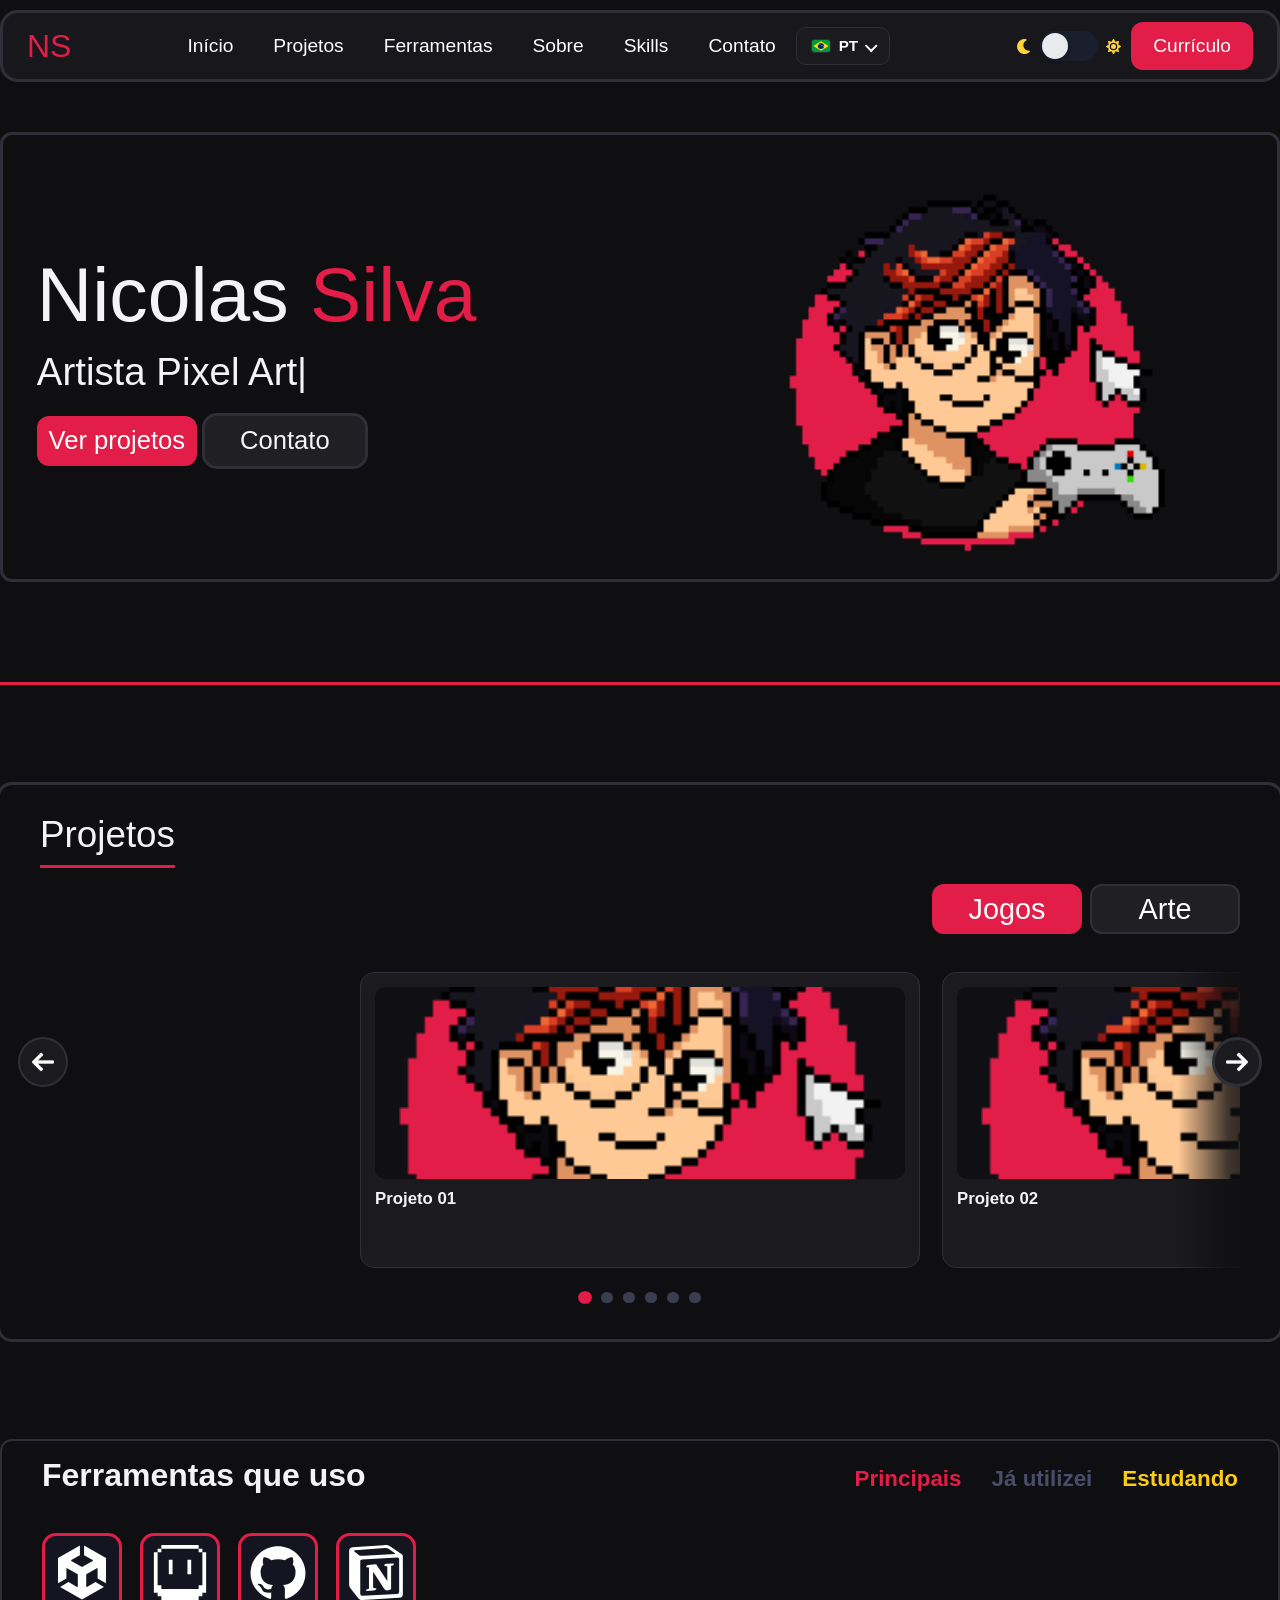
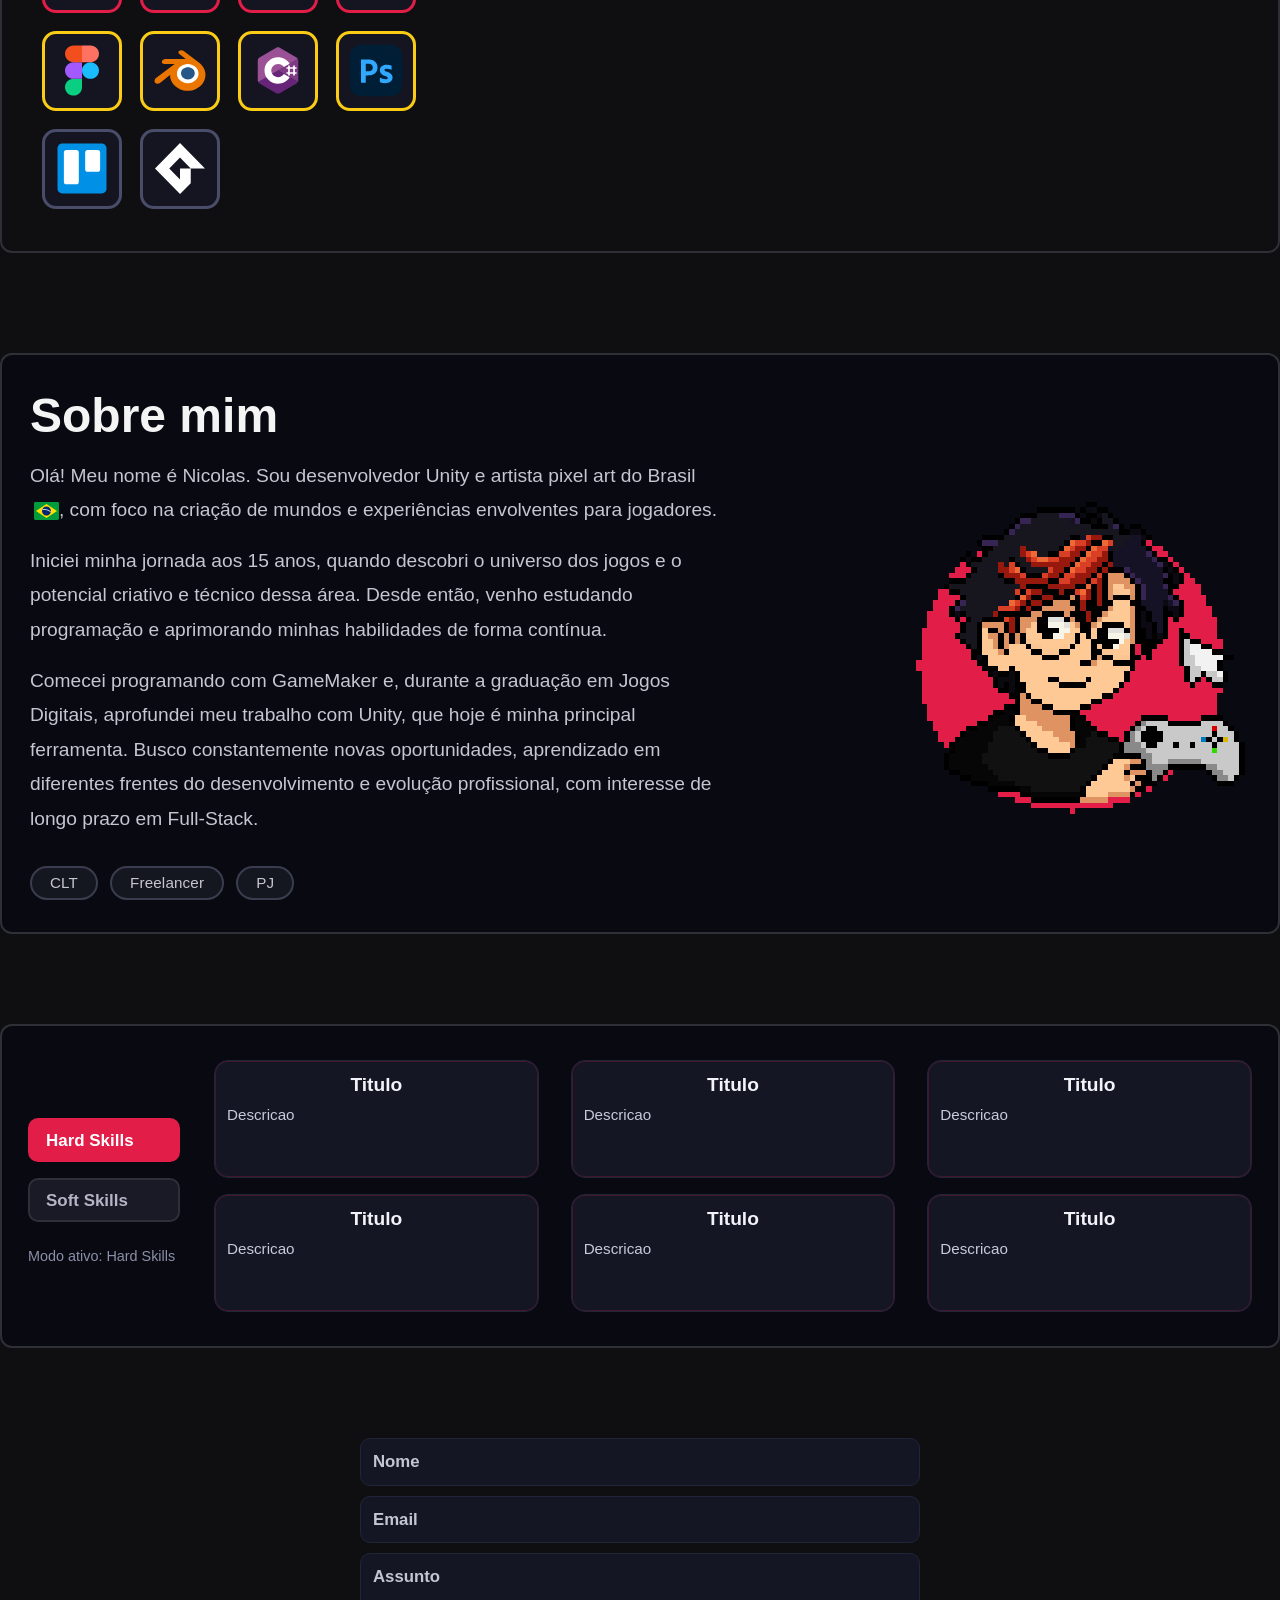
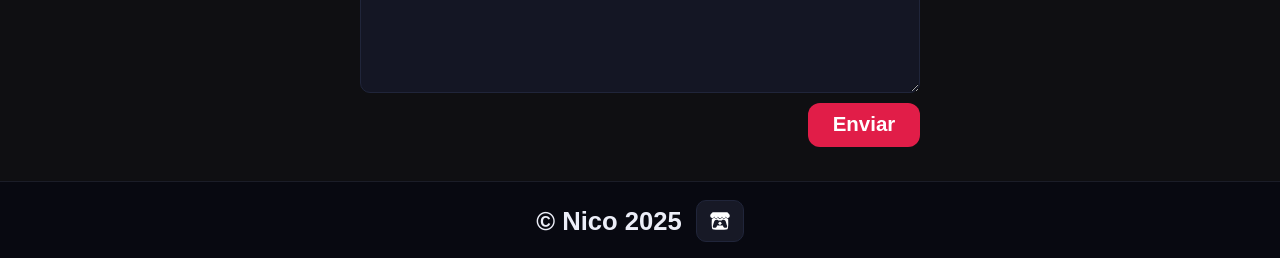
==== commit 77ef8058: "Ajuste de responsividade e animações de botão e cursor Cursor personalizado  Responsividade funciona" ====
--- a/HTML-CSS/Index.html
+++ b/HTML-CSS/Index.html
@@ -17,7 +17,7 @@
 <body>
   <!-- Navbar principal com menu desktop e toggle mobile -->
   <nav class="navbar">
-    <div class="navbar__container container-xxl">
+    <div class="navbar__container container-xxl px-3 px-lg-4">
       <!-- Logo / marca -->
       <a href="#inicio" id="navbar__logo" data-scroll-target="#inicio">NS</a>
       <!-- Botao hamburguer para abrir menu em telas menores -->
@@ -124,7 +124,7 @@
         </div>
         <div class="main__imgContainer col-12 col-lg-5">
           <!-- Imagem principal de destaque -->
-          <img src="images/Me Pixelsizel.png" alt="mePixel" id="main__img" width="400px" />
+          <img src="images/Me Pixelsizel.png" alt="mePixel" id="main__img" class="img-fluid" />
         </div>
       </div>
     </div>
@@ -148,12 +148,14 @@
       <div class="project__content">
         <h2>Projetos</h2>
         <hr class="project__hr" />
-        <button class="jogos__button project-tab--active" type="button" aria-label="Jogos feitos" data-project-tab="jogos" aria-pressed="true">
-          Jogos
-        </button>
-        <button class="arte__button" type="button" aria-label="Artes feitas" data-project-tab="arte" aria-pressed="false">
-          Arte
-        </button>
+        <div class="project__tabs d-flex flex-wrap gap-2 justify-content-start justify-content-md-end mt-3">
+          <button class="jogos__button project-tab--active" type="button" aria-label="Jogos feitos" data-project-tab="jogos" aria-pressed="true">
+            Jogos
+          </button>
+          <button class="arte__button" type="button" aria-label="Artes feitas" data-project-tab="arte" aria-pressed="false">
+            Arte
+          </button>
+        </div>
       </div>
       <!-- Camada com degrade para efeito de recorte lateral -->
       <div class="game__viewport" aria-hidden="true"></div>
@@ -231,46 +233,46 @@
 
         <div class="tools__cards col-md" aria-label="Grade de ferramentas">
           <!-- Linha 1: ferramentas principais -->
-          <article class="tool-card tool-card--principal" aria-label="Unity" data-bs-toggle="tooltip" data-bs-title="Unity" data-bs-placement="top" tabindex="0">
+          <article class="tool-card tool-card--principal" aria-label="Unity" data-bs-toggle="tooltip" data-bs-title="Unity" data-bs-placement="top" data-bs-trigger="hover" tabindex="0">
             <img src="images/Unity--Streamline-Font-Awesome.svg" alt="Unity" class="tool-card__icon unity__icon" />
           </article>
 
-          <article class="tool-card tool-card--principal" aria-label="Aseprite" data-bs-toggle="tooltip" data-bs-title="Aseprite" data-bs-placement="top" tabindex="0">
+          <article class="tool-card tool-card--principal" aria-label="Aseprite" data-bs-toggle="tooltip" data-bs-title="Aseprite" data-bs-placement="top" data-bs-trigger="hover" tabindex="0">
             <img src="images/Aseprite--Streamline-Simple-Icons.svg" alt="Aseprite" class="tool-card__icon aseprite__icon" />
           </article>
 
-          <article class="tool-card tool-card--principal" aria-label="Github" data-bs-toggle="tooltip" data-bs-title="GitHub" data-bs-placement="top" tabindex="0">
+          <article class="tool-card tool-card--principal" aria-label="Github" data-bs-toggle="tooltip" data-bs-title="GitHub" data-bs-placement="top" data-bs-trigger="hover" tabindex="0">
             <img src="images/Github--Streamline-Unicons.svg" alt="Github" class="tool-card__icon github__icon" />
           </article>
           
-          <article class="tool-card tool-card--principal" aria-label="Notion" data-bs-toggle="tooltip" data-bs-title="Notion" data-bs-placement="top" tabindex="0">
+          <article class="tool-card tool-card--principal" aria-label="Notion" data-bs-toggle="tooltip" data-bs-title="Notion" data-bs-placement="top" data-bs-trigger="hover" tabindex="0">
             <img src="images/Notion--Streamline-Simple-Icons.svg" alt="Notion" class="tool-card__icon notion__icon" />
           </article>
           
           <!-- Linha 2: ferramentas em estudo -->
-          <article class="tool-card tool-card--estudando tool-card--new-row" aria-label="Figma" data-bs-toggle="tooltip" data-bs-title="Figma" data-bs-placement="top" tabindex="0">
+          <article class="tool-card tool-card--estudando tool-card--new-row" aria-label="Figma" data-bs-toggle="tooltip" data-bs-title="Figma" data-bs-placement="top" data-bs-trigger="hover" tabindex="0">
             <img src="images/Figma--Streamline-Svg-Logos.svg" alt="Figma" class="tool-card__icon figma__icon" />
           </article>
 
-          <article class="tool-card tool-card--estudando" aria-label="Blender" data-bs-toggle="tooltip" data-bs-title="Blender" data-bs-placement="top" tabindex="0">
+          <article class="tool-card tool-card--estudando" aria-label="Blender" data-bs-toggle="tooltip" data-bs-title="Blender" data-bs-placement="top" data-bs-trigger="hover" tabindex="0">
             <img src="images/Blender--Streamline-Svg-Logos.svg" alt="Blender" class="tool-card__icon blender__icon" />
           </article>
 
-          <article class="tool-card tool-card--estudando" aria-label="Csharp" data-bs-toggle="tooltip" data-bs-title="C#" data-bs-placement="top" tabindex="0">
+          <article class="tool-card tool-card--estudando" aria-label="Csharp" data-bs-toggle="tooltip" data-bs-title="C#" data-bs-placement="top" data-bs-trigger="hover" tabindex="0">
             <img src="images/csharp-svgrepo-com.svg" alt="Csharp" class="tool-card__icon c__icon" />
           </article>
 
-          <article class="tool-card tool-card--estudando" aria-label="Photoshop" data-bs-toggle="tooltip" data-bs-title="Photoshop" data-bs-placement="top" tabindex="0">
+          <article class="tool-card tool-card--estudando" aria-label="Photoshop" data-bs-toggle="tooltip" data-bs-title="Photoshop" data-bs-placement="top" data-bs-trigger="hover" tabindex="0">
             <img src="images/adobe-photoshop-svgrepo-com.svg" alt="Photoshop" class="tool-card__icon photoshop__icon" />
           </article>
           
 
           <!-- Linha 3: ferramentas ja utilizadas -->
-          <article class="tool-card tool-card--utilizadas" aria-label="Trello" data-bs-toggle="tooltip" data-bs-title="Trello" data-bs-placement="top" tabindex="0">
+          <article class="tool-card tool-card--utilizadas" aria-label="Trello" data-bs-toggle="tooltip" data-bs-title="Trello" data-bs-placement="top" data-bs-trigger="hover" tabindex="0">
             <img src="images/Trello--Streamline-Svg-Logos.svg" alt="Trello" class="tool-card__icon trello__icon" />
           </article>
 
-          <article class="tool-card tool-card--utilizadas" aria-label="GameMaker" data-bs-toggle="tooltip" data-bs-title="GameMaker" data-bs-placement="top" tabindex="0">
+          <article class="tool-card tool-card--utilizadas" aria-label="GameMaker" data-bs-toggle="tooltip" data-bs-title="GameMaker" data-bs-placement="top" data-bs-trigger="hover" tabindex="0">
             <img src="images/Gamemaker--Streamline-Simple-Icons.svg" alt="GameMaker" class="tool-card__icon gamemaker__icon" />
           </article>
 
@@ -312,7 +314,7 @@
         </div>
 
         <div class="about__avatarWrap col-12 col-lg-5">
-          <img src="images/Me Pixelsizel.png" alt="Avatar Nicolas" class="about__avatar" />
+          <img src="images/Me Pixelsizel.png" alt="Avatar Nicolas" class="about__avatar img-fluid" />
         </div>
       </div>
     </div>
--- a/HTML-CSS/Styles.css
+++ b/HTML-CSS/Styles.css
@@ -12,12 +12,16 @@
     --bs-primary-rgb: 225, 29, 72;
     --bs-secondary-color: #F3466C;
     --bs-border-color: #2F2F37;
+    --layout-max-width: 1300px;
+    --layout-max-width-wide: 1600px;
+    --layout-max-width-ultra: 1780px;
 }
 
 /* Fundo e cor global de texto */
 body {
     background-color: var(--bs-body-bg);
     color: var(--bs-body-color);
+    cursor: url('data:image/svg+xml;utf8,<svg xmlns="http://www.w3.org/2000/svg" width="40" height="40" viewBox="0 0 40 40"><defs><filter id="glow"><feGaussianBlur stdDeviation="3" result="coloredBlur"/><feMerge><feMergeNode in="coloredBlur"/><feMergeNode in="SourceGraphic"/></feMerge></filter><filter id="blur"><feGaussianBlur stdDeviation="1.5"/></filter></defs><circle cx="20" cy="20" r="10" fill="%23E11D48" opacity="0.4" filter="url(%23glow)"/><circle cx="20" cy="20" r="7" fill="%23F3466C" opacity="0.7" filter="url(%23blur)"/><circle cx="20" cy="20" r="4" fill="%23FFB6C1" opacity="0.9"/><circle cx="20" cy="20" r="2" fill="%23FFFFFF" opacity="1"/><circle cx="20" cy="20" r="12" fill="none" stroke="%23E11D48" stroke-width="0.5" opacity="0.4"/></svg>') 20 20, auto;
 }
 
 /* Scrollbar customizada (pagina inteira) */
@@ -43,6 +47,100 @@
 
 *::-webkit-scrollbar-thumb:hover {
     background: linear-gradient(180deg, #F3466C, #CB1845);
+}
+
+/* Efeito de hover glow em elementos interativos com animação */
+button,
+a,
+[role="button"],
+input[type="submit"],
+input[type="button"],
+input[type="reset"] {
+    position: relative;
+    transition: all 0.3s ease;
+}
+
+@keyframes glow-pulse {
+    0%, 100% {
+        filter: drop-shadow(0 0 6px rgba(225, 29, 72, 0.4)) drop-shadow(0 0 12px rgba(243, 70, 108, 0.2));
+        transform: scale(1);
+    }
+    50% {
+        filter: drop-shadow(0 0 12px rgba(225, 29, 72, 0.8)) drop-shadow(0 0 20px rgba(243, 70, 108, 0.5));
+        transform: scale(1.03);
+    }
+}
+
+button:hover,
+a:hover,
+[role="button"]:hover,
+input[type="submit"]:hover,
+input[type="button"]:hover,
+input[type="reset"]:hover {
+    animation: glow-pulse 1.5s ease-in-out infinite;
+}
+
+/* Efeitos especiais para botões CTA principais */
+.button,
+.project__button,
+.contact__button,
+.contact__submit {
+    position: relative;
+    overflow: hidden;
+}
+
+.button::before,
+.project__button::before,
+.contact__button::before,
+.contact__submit::before {
+    content: '';
+    position: absolute;
+    top: -2px;
+    left: -2px;
+    right: -2px;
+    bottom: -2px;
+    border-radius: 12px;
+    opacity: 0;
+    z-index: -1;
+    transition: opacity 0.3s ease;
+    background: transparent;
+    box-shadow: 0 0 0px rgba(225, 29, 72, 0.3);
+}
+
+.button:hover::before,
+.project__button:hover::before,
+.contact__button:hover::before,
+.contact__submit:hover::before {
+    opacity: 1;
+    animation: glow-pulse-shadow 1.5s ease-in-out infinite;
+}
+
+@keyframes glow-pulse-shadow {
+    0%, 100% {
+        box-shadow: 0 0 15px rgba(225, 29, 72, 0.4), 0 0 30px rgba(243, 70, 108, 0.2);
+    }
+    50% {
+        box-shadow: 0 0 25px rgba(225, 29, 72, 0.6), 0 0 50px rgba(243, 70, 108, 0.3);
+    }
+}
+
+/* Efeito especial nos cards de projeto */
+.game__item {
+    transition: all 0.3s ease;
+}
+
+.game__item:hover {
+    box-shadow: 0 0 20px rgba(225, 29, 72, 0.4), 0 0 40px rgba(243, 70, 108, 0.2), inset 0 0 20px rgba(225, 29, 72, 0.1);
+    animation: card-glow 2s ease-in-out infinite;
+}
+
+@keyframes card-glow {
+    0%, 100% {
+        box-shadow: 0 0 20px rgba(225, 29, 72, 0.4), 0 0 40px rgba(243, 70, 108, 0.2), inset 0 0 20px rgba(225, 29, 72, 0.1);
+    }
+    50% {
+        box-shadow: 0 0 30px rgba(225, 29, 72, 0.6), 0 0 60px rgba(243, 70, 108, 0.4), inset 0 0 30px rgba(225, 29, 72, 0.15);
+    }
 }
 
 /* ===== Navbar (desktop) ===== */
@@ -61,9 +159,23 @@
 /* Container interno da navbar */
 .navbar__container {
     height: 72px;
+    width: 100%;
     border: 3px solid var(--bs-border-color);
     border-radius: 18px;
     background-color: #18181C;
+}
+
+.navbar__container,
+.main__container,
+.project__container,
+.tools__container,
+.about__container,
+.skills__container,
+.contact__container,
+.site-footer__container {
+    max-width: var(--layout-max-width);
+    margin-left: auto;
+    margin-right: auto;
 }
 
 /* Logo principal */
@@ -79,7 +191,7 @@
 .navbar__menu {
     display: flex;
     flex: 1;
-    margin-left: 100px;
+    margin-left: clamp(14px, 5vw, 100px);
 }
 
 /* Item individual da lista da navbar */
@@ -302,6 +414,27 @@
     }
 }
 
+/* Ajuste intermediário para viewport entre 992px e 1200px */
+@media screen and (min-width: 992px) and (max-width: 1199.98px) {
+    .navbar__menu {
+        margin-left: clamp(14px, 3vw, 60px);
+    }
+
+    .navbar__links {
+        padding: 0 14px;
+        font-size: 1rem;
+    }
+
+    .navbar__themeControl {
+        gap: 6px;
+    }
+
+    .navbar__themeIcon {
+        width: 14px;
+        height: 14px;
+    }
+}
+
 /* Botao hamburguer (oculto no desktop) */
 .navbar__toggle {
     background: transparent;
@@ -390,15 +523,18 @@
 
     .navbar__langPicker {
         width: 100%;
-        display: grid;
+        display: flex;
+        justify-content: center;
+        position: relative;
     }
 
     .navbar__langToggle {
-        width: 100%;
-        height: 52px;
-        margin: 0;
-        border-radius: 0;
-        padding: 0 2rem;
+        width: 80%;
+        max-width: 250px;
+        height: 44px;
+        margin: 2px auto;
+        border-radius: 10px;
+        padding: 0 14px;
     }
 
     .navbar__langToggle span[data-lang-current] {
@@ -410,32 +546,42 @@
         justify-content: center;
     }
 
+    .navbar__langChevron {
+        display: none;
+    }
+
     .navbar__langMenu {
-        position: static;
-        width: 100%;
+        position: absolute;
+        top: calc(100% + 6px);
+        left: 50%;
+        transform: translateX(-50%) translateY(-4px);
+        width: 80%;
+        max-width: 250px;
         min-width: 0;
-        border: 0;
-        border-top: 1px solid #2F2F37;
-        border-radius: 0;
-        box-shadow: none;
+        margin: 0;
+        border: 1px solid #2F2F37;
+        border-radius: 10px;
+        box-shadow: 0 10px 24px rgba(0, 0, 0, 0.25);
+        opacity: 0;
+        visibility: hidden;
+        pointer-events: none;
+        max-height: none;
+        padding: 4px;
+        transition: opacity 0.2s ease, transform 0.2s ease;
+        z-index: 30;
+    }
+
+    .navbar__langPicker.is-open .navbar__langMenu {
         opacity: 1;
         visibility: visible;
         pointer-events: auto;
-        transform: none;
-        max-height: 0;
-        overflow: hidden;
-        padding: 0;
-        transition: max-height 0.2s ease;
-    }
-
-    .navbar__langPicker.is-open .navbar__langMenu {
-        max-height: 130px;
+        transform: translateX(-50%) translateY(0);
     }
 
     .navbar__langOption {
-        justify-content: center;
-        border-radius: 0;
-        padding: 12px 2rem;
+        justify-content: flex-start;
+        border-radius: 8px;
+        padding: 10px 12px;
     }
 
     #mobile-menu {
@@ -524,7 +670,8 @@
 
 /* Coluna de texto da hero */
 .main__content {
-    margin-left: 30px;
+    margin-left: 0;
+    padding-left: clamp(12px, 2.8vw, 48px);
 }
 
 /* Nome principal */
@@ -575,7 +722,7 @@
     height: 50px;
     width: 160px;
     margin-top: 5px;
-    margin-left: 30px;
+    margin-left: 0;
     border: none;
     border-radius: 12px;
     background-color: var(--bs-primary);
@@ -593,7 +740,7 @@
     height: 50px;
     width: 160px;
     margin-top: 5px;
-    margin-left: 10px;
+    margin-left: 0;
     border: none;
     border-radius: 12px;
     background-color: #1F1F24;
@@ -603,7 +750,6 @@
 }
 
 .contact__button:hover {
-    background: #4A4A58;
     transition: all 0.3s ease;
 }
 
@@ -611,8 +757,20 @@
 .main__imgContainer {
     display: flex;
     justify-content: center;
-    margin-left: -70px;
+    margin-left: 0;
     margin-bottom: 30px;
+}
+
+@media screen and (min-width: 992px) {
+    .main__imgContainer {
+        justify-content: flex-start;
+        margin-bottom: 0;
+    }
+}
+
+#main__img {
+    width: min(100%, 400px);
+    height: auto;
 }
 
 .project__container {
@@ -631,6 +789,11 @@
     -webkit-text-fill-color: #F4F4F5;
 }
 
+.project__tabs {
+    position: relative;
+    z-index: 3;
+}
+
 .project__hr {
     /* Linha de destaque da secao Projetos */
     border-top: 3px solid #E11D48;
@@ -641,9 +804,6 @@
 }
 
 .jogos__button {
-    position: absolute;
-    top: 255px;
-    right: 320px;
     font-size: 1.8rem;
     height: 50px;
     width: 150px;
@@ -651,14 +811,9 @@
     border-radius: 12px;
     background-color: #1F1F24;
     color: #fff;
-    transform: translateY(-230px);
-    z-index: 3;
 }
 
 .arte__button {
-    position: absolute;
-    top: 255px;
-    right: 130px;
     text-decoration: none;
     font-size: 1.8rem;
     height: 50px;
@@ -667,8 +822,6 @@
     border-radius: 12px;
     background-color: #1F1F24;
     color: #fff;
-    transform: translateY(-230px);
-    z-index: 3;
 }
 
 .jogos__button,
@@ -762,8 +915,8 @@
 
 .game__item {
     /* Card individual do projeto (mantido separado) */
-    width: clamp(360px, 52vw, 560px);
-    min-width: clamp(360px, 52vw, 560px);
+    width: clamp(260px, 52vw, 560px);
+    min-width: clamp(260px, 52vw, 560px);
     border-radius: 14px;
     border: 1px solid #2F2F37;
     background-color: #1A1A1F;
@@ -960,6 +1113,22 @@
     justify-content: start;
 }
 
+@media screen and (max-width: 1199.98px) {
+    .project__container {
+        padding: 24px 20px 28px;
+    }
+
+    .leftArrow__button,
+    .rightArrow__button {
+        width: 44px;
+        height: 44px;
+    }
+
+    .game__viewport {
+        top: 168px;
+    }
+}
+
 .tool-card {
     /* Card base com icone centralizado */
     width: var(--tool-card-size);
@@ -1126,6 +1295,45 @@
 }
 
 @media screen and (max-width: 991.98px) {
+    .main__content {
+        margin-left: 0;
+        padding-left: clamp(12px, 2.8vw, 48px);
+        text-align: left;
+    }
+
+    .main__imgContainer {
+        margin-bottom: 6px;
+    }
+
+    .project__button,
+    .contact__button {
+        width: min(100%, 180px);
+        font-size: 1.3rem;
+        height: 46px;
+    }
+
+    .project__content h2 {
+        font-size: 2rem;
+    }
+
+    .jogos__button,
+    .arte__button {
+        font-size: 1.2rem;
+        height: 44px;
+        width: auto;
+        min-width: 120px;
+        padding: 0 16px;
+    }
+
+    .game__viewport {
+        display: none;
+    }
+
+    .leftArrow__button,
+    .rightArrow__button {
+        display: none;
+    }
+
     .about__container {
         padding: 22px 18px;
     }
@@ -1201,14 +1409,15 @@
 
 .skills__panel {
     display: grid;
-    grid-template-columns: repeat(3, clamp(210px, 24vw, 260px));
+    grid-template-columns: repeat(3, minmax(0, 1fr));
     gap: 16px 32px;
-    justify-content: end;
+    width: 100%;
 }
 
 .skills__panelWrap {
     display: flex;
-    justify-content: flex-end;
+    justify-content: stretch;
+    width: 100%;
 }
 
 .skills__card {
@@ -1241,9 +1450,10 @@
     box-shadow: inset 0 0 0 1px rgba(80, 163, 255, 0.22);
 }
 
-@media screen and (max-width: 991.98px) {
+@media screen and (max-width: 1199.98px) {
     .skills__layout {
         grid-template-columns: 1fr;
+        gap: 24px;
     }
 
     .skills__tabs {
@@ -1258,12 +1468,39 @@
     }
 
     .skills__panel {
+        grid-template-columns: repeat(2, minmax(0, 1fr));
+    }
+}
+
+@media screen and (max-width: 991.98px) {
+    .skills__layout {
         grid-template-columns: 1fr;
+    }
+
+    .skills__tabs {
+        flex-direction: row;
+        flex-wrap: wrap;
+        align-items: center;
+        padding-top: 0;
+    }
+
+    .skills__mode {
+        width: 100%;
+    }
+
+    .skills__panel {
+        grid-template-columns: repeat(2, minmax(0, 1fr));
         justify-content: stretch;
     }
 
     .skills__panelWrap {
         justify-content: stretch;
+    }
+}
+
+@media screen and (max-width: 575.98px) {
+    .skills__panel {
+        grid-template-columns: 1fr;
     }
 }
 
@@ -1651,6 +1888,134 @@
 
     .contact__socials {
         justify-self: center;
+    }
+}
+
+@media screen and (min-width: 1920px) {
+    .navbar__container,
+    .main__container,
+    .project__container,
+    .tools__container,
+    .about__container,
+    .skills__container,
+    .contact__container,
+    .site-footer__container {
+        max-width: var(--layout-max-width-wide);
+    }
+
+    #navbar__logo {
+        font-size: 2.1rem;
+    }
+
+    .navbar__links {
+        font-size: 1.02rem;
+    }
+
+    .main__content {
+        padding-left: clamp(24px, 3.2vw, 68px);
+    }
+
+    #main__img {
+        width: clamp(340px, 20vw, 480px);
+    }
+
+    .game__item {
+        width: clamp(340px, 29vw, 560px);
+        min-width: clamp(340px, 29vw, 560px);
+    }
+
+    .tools {
+        --tool-card-size: 82px;
+        --tool-card-gap: 16px;
+    }
+
+    .tools__cards {
+        justify-content: start;
+    }
+
+    .about__avatarWrap {
+        justify-content: center;
+    }
+
+    .about__text {
+        max-width: 840px;
+    }
+
+    .skills__layout {
+        grid-template-columns: 180px minmax(0, 1fr);
+        gap: 28px;
+    }
+
+    .skills__tabs {
+        padding-top: 34px;
+    }
+
+    .skills__panel {
+        max-width: 980px;
+        margin-left: auto;
+        grid-template-columns: repeat(3, minmax(250px, 1fr));
+        gap: 18px 22px;
+    }
+
+    .skills__card {
+        min-height: 126px;
+    }
+}
+
+@media screen and (min-width: 2560px) {
+    .navbar__container,
+    .main__container,
+    .project__container,
+    .tools__container,
+    .about__container,
+    .skills__container,
+    .contact__container,
+    .site-footer__container {
+        max-width: var(--layout-max-width-ultra);
+    }
+
+    .main__content h1 {
+        font-size: 5.3rem;
+    }
+
+    .main__content h2 {
+        font-size: 2.55rem;
+    }
+
+    .main__content {
+        padding-left: clamp(32px, 3vw, 84px);
+    }
+
+    #main__img {
+        width: clamp(380px, 18vw, 520px);
+    }
+
+    .game__item {
+        width: clamp(360px, 27vw, 620px);
+        min-width: clamp(360px, 27vw, 620px);
+    }
+
+    .tools {
+        --tool-card-size: 88px;
+        --tool-card-gap: 18px;
+    }
+
+    .about__avatarWrap {
+        justify-content: center;
+    }
+
+    .skills__layout {
+        grid-template-columns: 190px minmax(0, 1fr);
+    }
+
+    .skills__panel {
+        max-width: 1040px;
+        grid-template-columns: repeat(3, minmax(265px, 1fr));
+        gap: 20px 24px;
+    }
+
+    .contact__copy {
+        font-size: 1.75rem;
     }
 }
 
@@ -1822,4 +2187,66 @@
 
 [data-bs-theme="light"] .contact__social-icon {
     fill: #121725;
+}
+
+@media screen and (max-width: 575.98px) {
+    .project__container,
+    .tools__container,
+    .about__container,
+    .skills__container,
+    .contact__container {
+        padding-left: 14px;
+        padding-right: 14px;
+    }
+
+    .tools__content {
+        display: flex;
+        flex-wrap: wrap;
+        align-items: center;
+        column-gap: 12px;
+        row-gap: 8px;
+    }
+
+    .tools__content h1 {
+        width: 100%;
+        margin-bottom: 2px;
+    }
+
+    .tools__principal {
+        order: 1;
+    }
+
+    .tools__estudando {
+        order: 2;
+    }
+
+    .tools__utilizadas {
+        order: 3;
+    }
+
+    .tools__cards {
+        grid-template-columns: repeat(2, var(--tool-card-size));
+        justify-content: start;
+    }
+
+    .game__item {
+        width: 86vw;
+        min-width: 86vw;
+    }
+}
+
+@media screen and (max-width: 375.98px) {
+    .tools {
+        --tool-card-size: 72px;
+        --tool-card-gap: 10px;
+    }
+
+    .tools__content {
+        column-gap: 10px;
+    }
+
+    .tools__content h1 {
+        font-size: 2rem;
+        line-height: 1.15;
+    }
 }
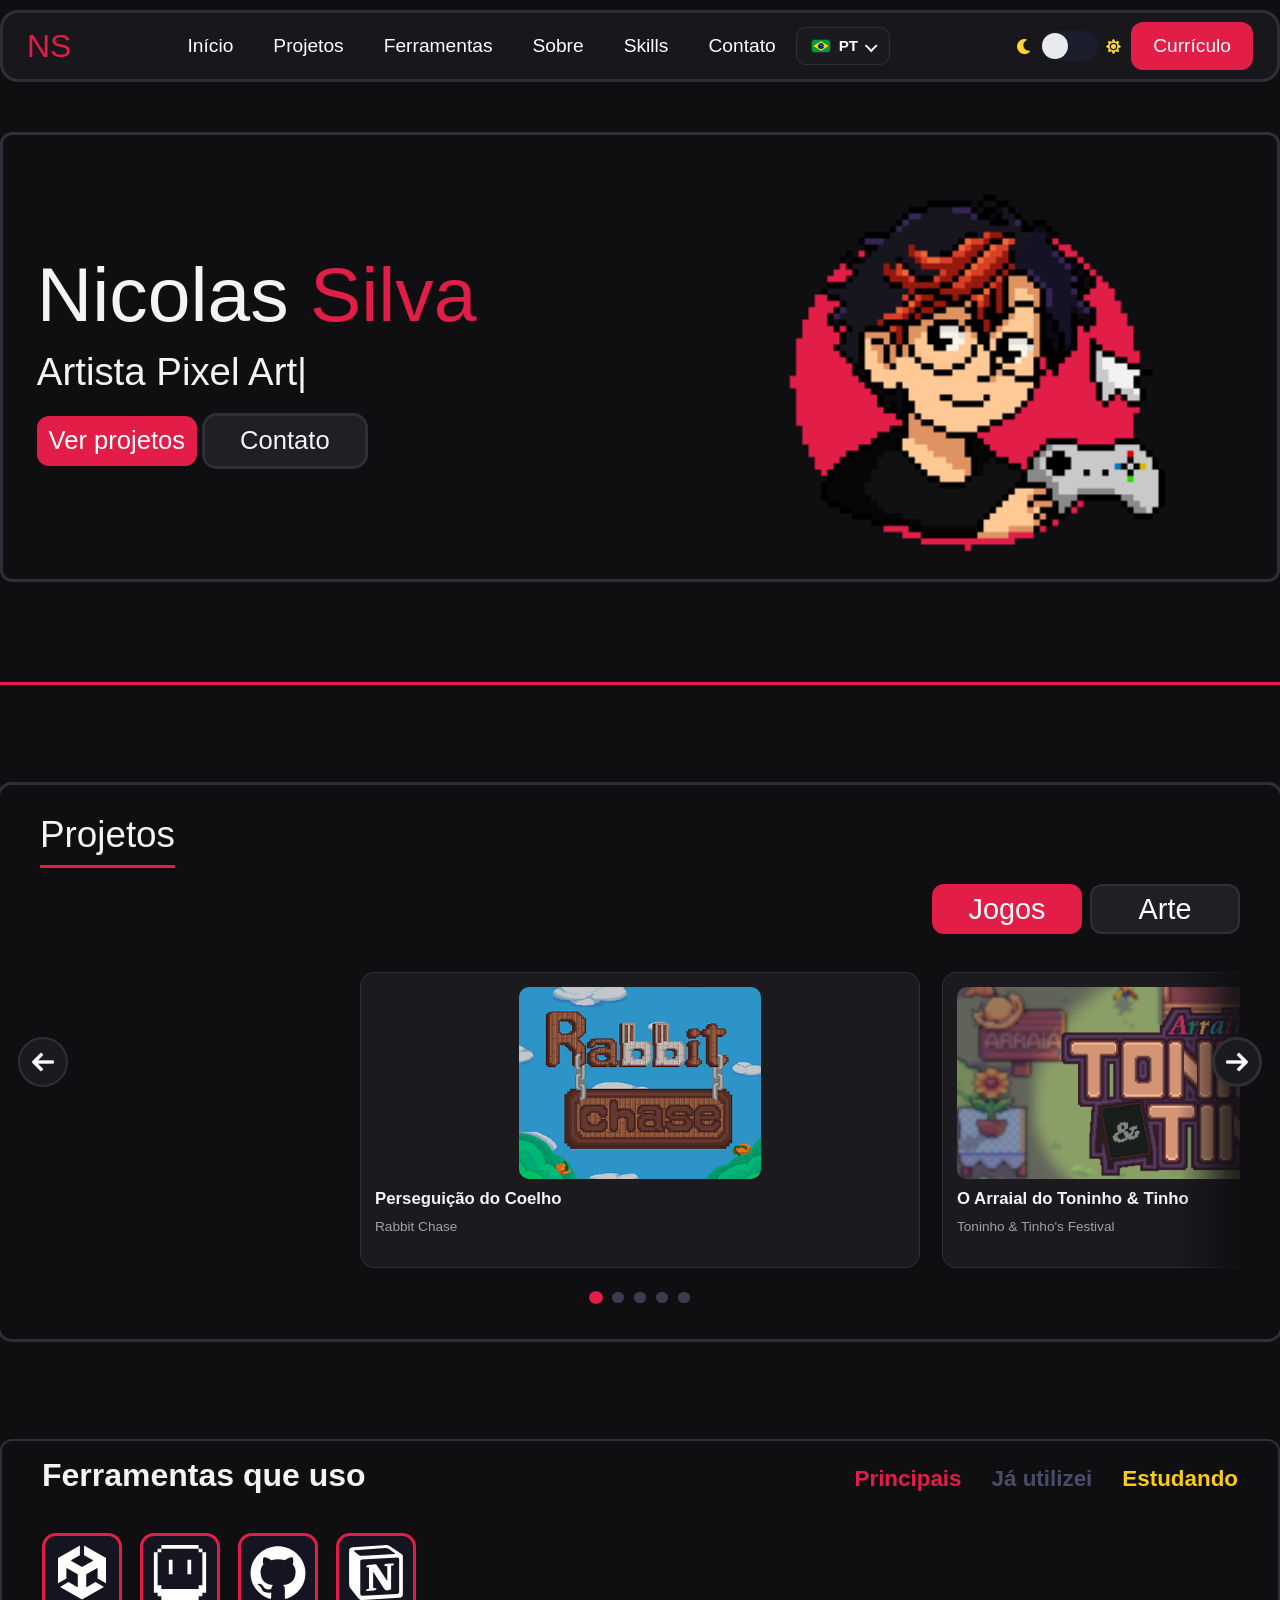
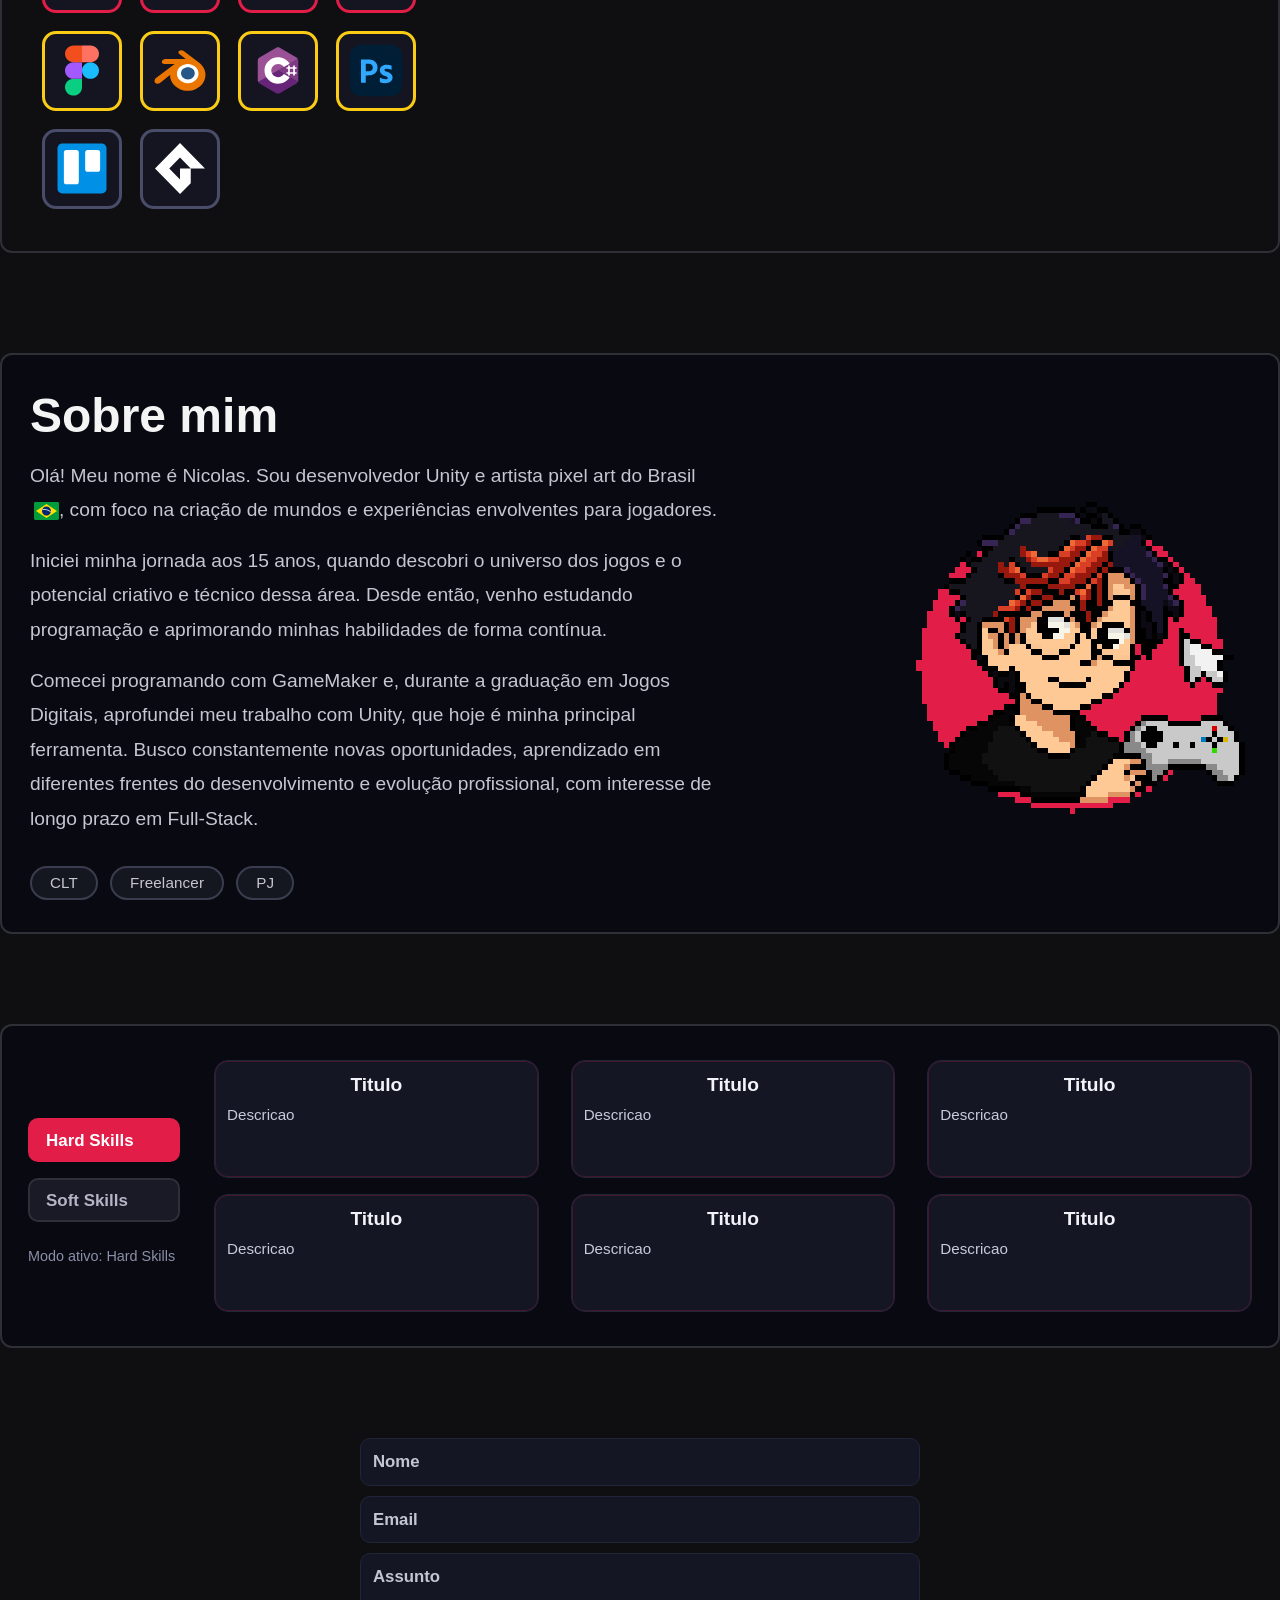
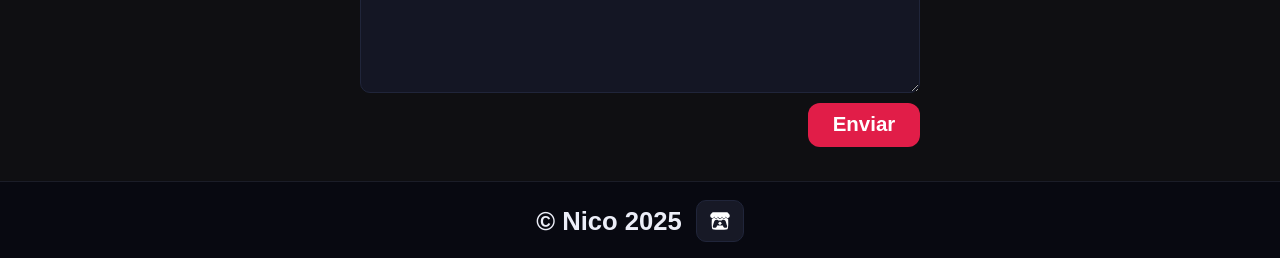
==== commit fdf13028: "Atualização do carrossel de projetos Adição das imagens, textos, ferramentas, responsabilidades e et" ====
--- a/HTML-CSS/Index.html
+++ b/HTML-CSS/Index.html
@@ -163,31 +163,30 @@
       <div class="game__container" data-project-type="jogos" aria-label="Carrossel de jogos">
         <!-- Item 1 -->
         <article class="game__item" data-project="1">
-          <img src="images/Me Pixelsizel.png" alt="Projeto 1" class="game__image" />
-          <h3 class="game__title">Projeto 01</h3>
+          <img src="images/Rabbit Capa.png" alt="Projeto 1" class="game__image" />
+          <h3 class="game__title">Perseguição do Coelho</h3>
+          <p class="game__subtitle">Rabbit Chase</p>
         </article>
         <!-- Item 2 -->
         <article class="game__item" data-project="2">
-          <img src="images/Me Pixelsizel.png" alt="Projeto 2" class="game__image" />
-          <h3 class="game__title">Projeto 02</h3>
+          <img src="images/Toninho Capa.png" alt="Projeto 2" class="game__image" />
+          <h3 class="game__title">O Arraial do Toninho & Tinho</h3>
+          <p class="game__subtitle">Toninho & Tinho's Festival</p>
         </article>
         <!-- Item 3 -->
         <article class="game__item" data-project="3">
-          <img src="images/Me Pixelsizel.png" alt="Projeto 3" class="game__image" />
-          <h3 class="game__title">Projeto 03</h3>
+          <img src="images/Sirin Capa.png" alt="Projeto 3" class="game__image" />
+          <h3 class="game__title">Sirin</h3>
+          <p class="game__subtitle">Sirin</p>
         </article>
         <!-- Item 4 -->
         <article class="game__item" data-project="4">
-          <img src="images/Me Pixelsizel.png" alt="Projeto 4" class="game__image" />
-          <h3 class="game__title">Projeto 04</h3>
-        </article>
-        <!-- Item 5 -->
-        <article class="game__item" data-project="5">
-          <img src="images/Me Pixelsizel.png" alt="Projeto 5" class="game__image" />
-          <h3 class="game__title">Projeto 05</h3>
-        </article>
-        <!-- Item 6 (em breve) -->
-        <article class="game__item game__item--coming-soon" data-project="6">
+          <img src="images/O mundo que cabe na mão capa.png" alt="Projeto 4" class="game__image" />
+          <h3 class="game__title">O Mundo que cabe na mão</h3>
+          <p class="game__subtitle">The World That Fits in Your Hand</p>
+        </article>
+        <!-- Item 5 (em breve) -->
+        <article class="game__item game__item--coming-soon" data-project="5">
           <div class="game__imageWrap">
             <div class="game__placeholder" aria-hidden="true"></div>
             <span class="coming-soon-ribbon" data-label="EM BREVE" aria-label="Em breve"></span>
@@ -449,7 +448,7 @@
     <div class="site-footer__container container-xxl contact__footer">
       <p class="contact__copy">&copy; Nico 2025</p>
       <div class="contact__socials" aria-label="Link social principal">
-        <a href="https://itch.io/profile/seu-usuario" class="contact__social contact__itch" aria-label="Abrir perfil no itch.io" target="_blank" rel="noopener noreferrer">
+        <a href="https://ticco.itch.io/" class="contact__social contact__itch" aria-label="Abrir perfil no itch.io" target="_blank" rel="noopener noreferrer">
           <svg class="contact__social-icon" xmlns="http://www.w3.org/2000/svg" viewBox="0 0 512 512" aria-hidden="true" focusable="false">
             <path d="M71.9 34.8C50.2 47.7 7.4 96.8 7 109.7l0 21.3c0 27.1 25.3 50.8 48.2 50.8 27.6 0 50.5-22.8 50.5-50 0 27.1 22.2 50 49.8 50s49-22.8 49-50c0 27.1 23.6 50 51.2 50l.5 0c27.6 0 51.2-22.8 51.2-50 0 27.1 21.5 50 49 50s49.8-22.8 49.8-50c0 27.1 23 50 50.5 50 23 0 48.3-23.8 48.3-50.8l0-21.3c-.4-12.9-43.2-62.1-64.9-75-67.4-2.3-114.2-2.7-184-2.7S91.1 33.1 71.9 34.8zM204.2 169.2c-22 38.4-77.9 38.7-99.8 .2-13.2 23.1-43.2 32.1-56 27.7-3.9 40.2-13.7 237.1 17.7 269.2 80 18.7 302.1 18.1 379.8 0 31.6-32.3 21.3-232 17.7-269.2-12.9 4.4-42.9-4.6-56-27.7-22 38.5-77.8 38.1-99.8-.2-7.1 12.5-23 28.9-51.8 28.9-10.4 .3-20.8-2.2-29.9-7.3s-16.7-12.6-21.9-21.6l0 0zm-41.6 53.8c16.5 0 31.1 0 49.2 19.8 29.3-3 58.9-3 88.2 0 18.2-19.7 32.8-19.7 49.2-19.7 52.3 0 65.2 77.5 83.9 144.4 17.3 62.2-5.5 63.7-34 63.7-42.1-1.6-65.5-32.2-65.5-62.8-39.3 6.4-101.9 8.8-155.6 0 0 30.6-23.3 61.2-65.5 62.8-28.4-.1-51.2-1.6-33.9-63.7 18.7-67 31.6-144.4 83.9-144.4l0-.1zM256 270.8s-44.4 40.8-52.4 55.2l29-1.2 0 25.3c0 1.5 21.3 .2 23.3 .2 11.6 .5 23.3 1 23.3-.2l0-25.3 29 1.2c-8-14.5-52.4-55.2-52.4-55.2l.1 0z" />
           </svg>
--- a/HTML-CSS/Styles.css
+++ b/HTML-CSS/Styles.css
@@ -71,6 +71,15 @@
     }
 }
 
+@keyframes glow-pulse-static {
+    0%, 100% {
+        filter: drop-shadow(0 0 6px rgba(225, 29, 72, 0.4)) drop-shadow(0 0 12px rgba(243, 70, 108, 0.2));
+    }
+    50% {
+        filter: drop-shadow(0 0 12px rgba(225, 29, 72, 0.8)) drop-shadow(0 0 20px rgba(243, 70, 108, 0.5));
+    }
+}
+
 button:hover,
 a:hover,
 [role="button"]:hover,
@@ -78,6 +87,13 @@
 input[type="button"]:hover,
 input[type="reset"]:hover {
     animation: glow-pulse 1.5s ease-in-out infinite;
+}
+
+/* Mantem o posicionamento fixo das setas do carrossel no hover */
+.leftArrow__button:hover,
+.rightArrow__button:hover {
+    animation: glow-pulse-static 1.5s ease-in-out infinite;
+    transform: translateY(-50%);
 }
 
 /* Efeitos especiais para botões CTA principais */
@@ -940,6 +956,18 @@
     background: #101014;
 }
 
+/* Imagem diminuída só para o projeto 1 */
+.game__item[data-project="1"] .game__image {
+    width: auto;
+    max-width: 100%;
+    height: clamp(130px, 15vw, 230px);
+    display: block;
+    margin: 0 auto;
+    object-fit: contain;
+    background: transparent;
+    padding: 0;
+}
+
 .game__imageWrap {
     position: relative;
     overflow: hidden;
@@ -987,6 +1015,15 @@
     font-size: 1.05rem;
     color: #F4F4F5;
     font-weight: 700;
+}
+
+.game__subtitle {
+    /* Subtítulo em inglês (fixo, não muda com idioma) */
+    margin-top: 4px;
+    margin-bottom: 0;
+    font-size: 0.85rem;
+    color: #A0A0A5;
+    font-weight: 400;
 }
 
 #main__leftarrow {
@@ -1629,6 +1666,7 @@
     color: #D7DAE8;
     font-size: 1.05rem;
     min-height: 96px;
+    white-space: pre-line;
 }
 
 .project-modal__meta {
@@ -1693,6 +1731,7 @@
     margin: 0;
     color: #D7DAE8;
     font-size: 1.05rem;
+    white-space: pre-line;
 }
 
 .project-modal__play {
@@ -1713,6 +1752,14 @@
 
 .project-modal__play:hover {
     background: #F3466C;
+}
+
+.project-modal__play--disabled,
+.project-modal__play--disabled:hover {
+    background: #6B7280;
+    color: #E5E7EB;
+    cursor: not-allowed;
+    pointer-events: none;
 }
 
 @media screen and (max-width: 767.98px) {
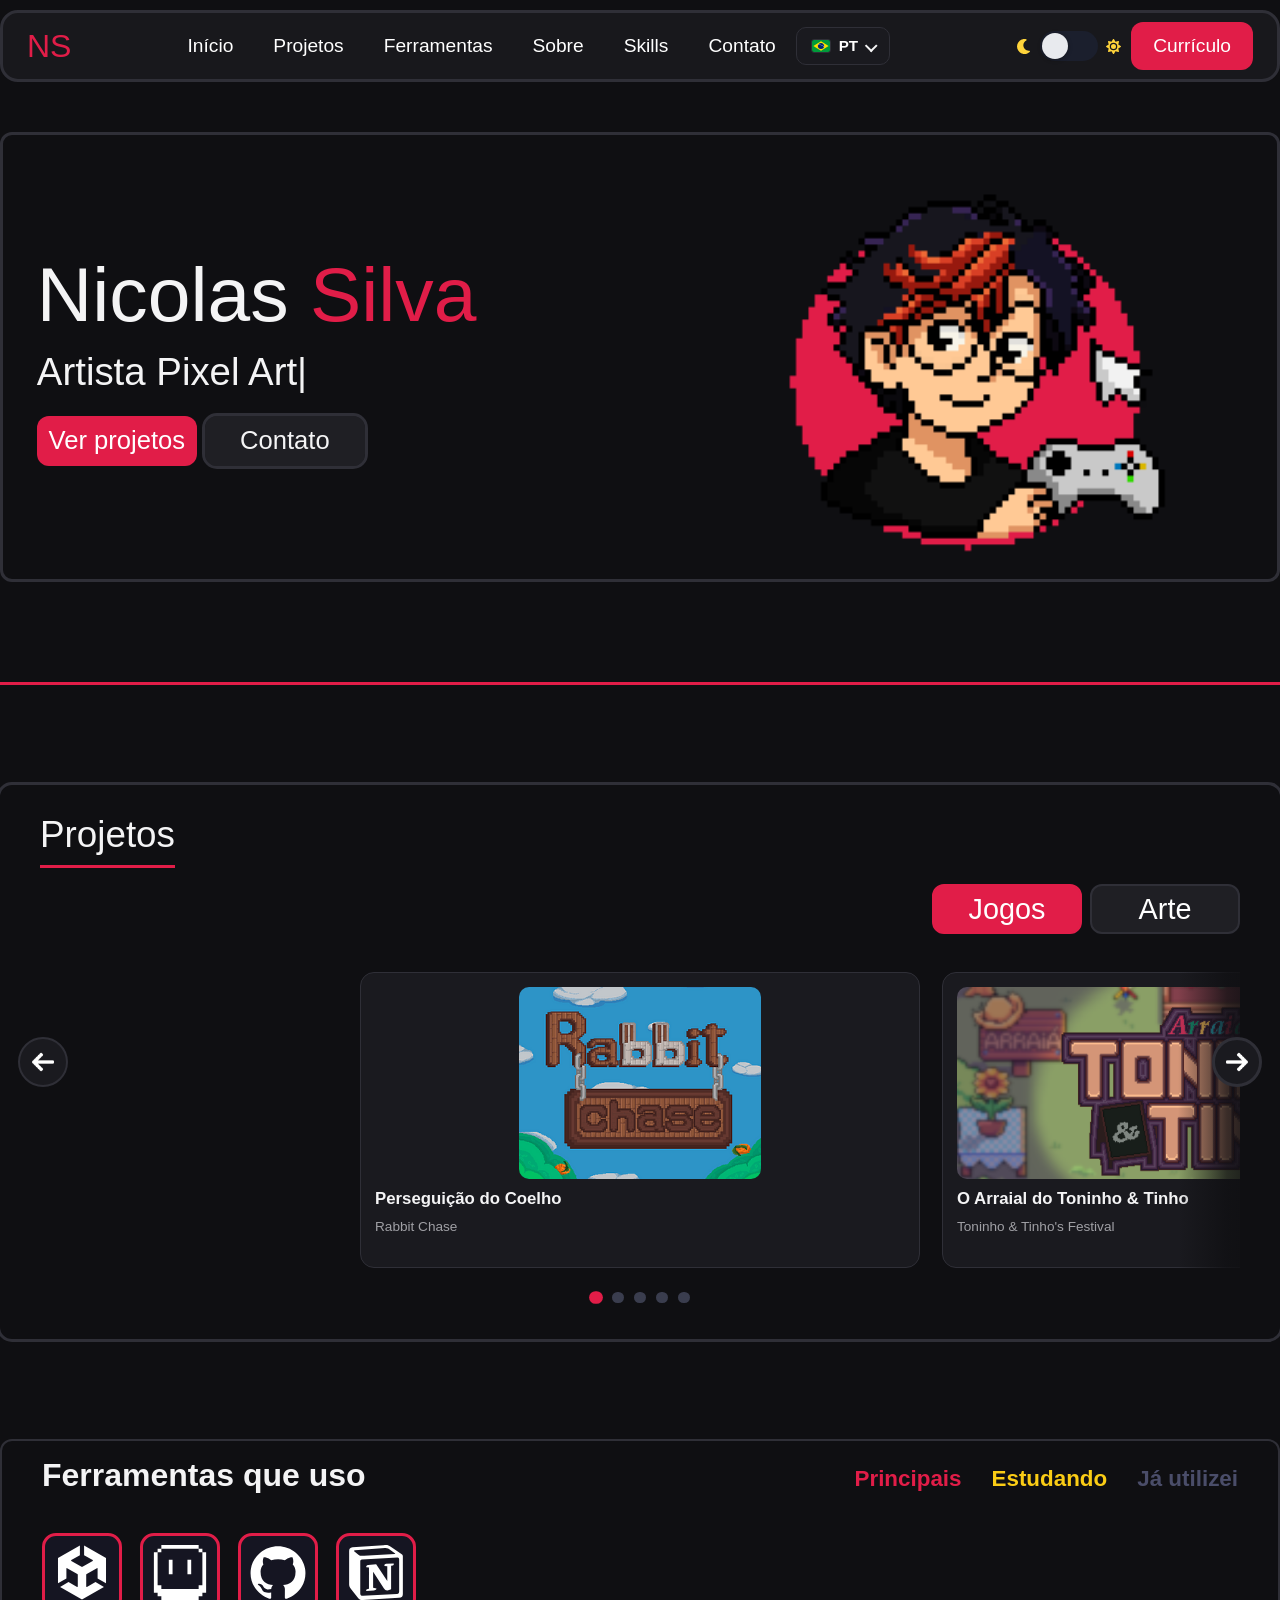
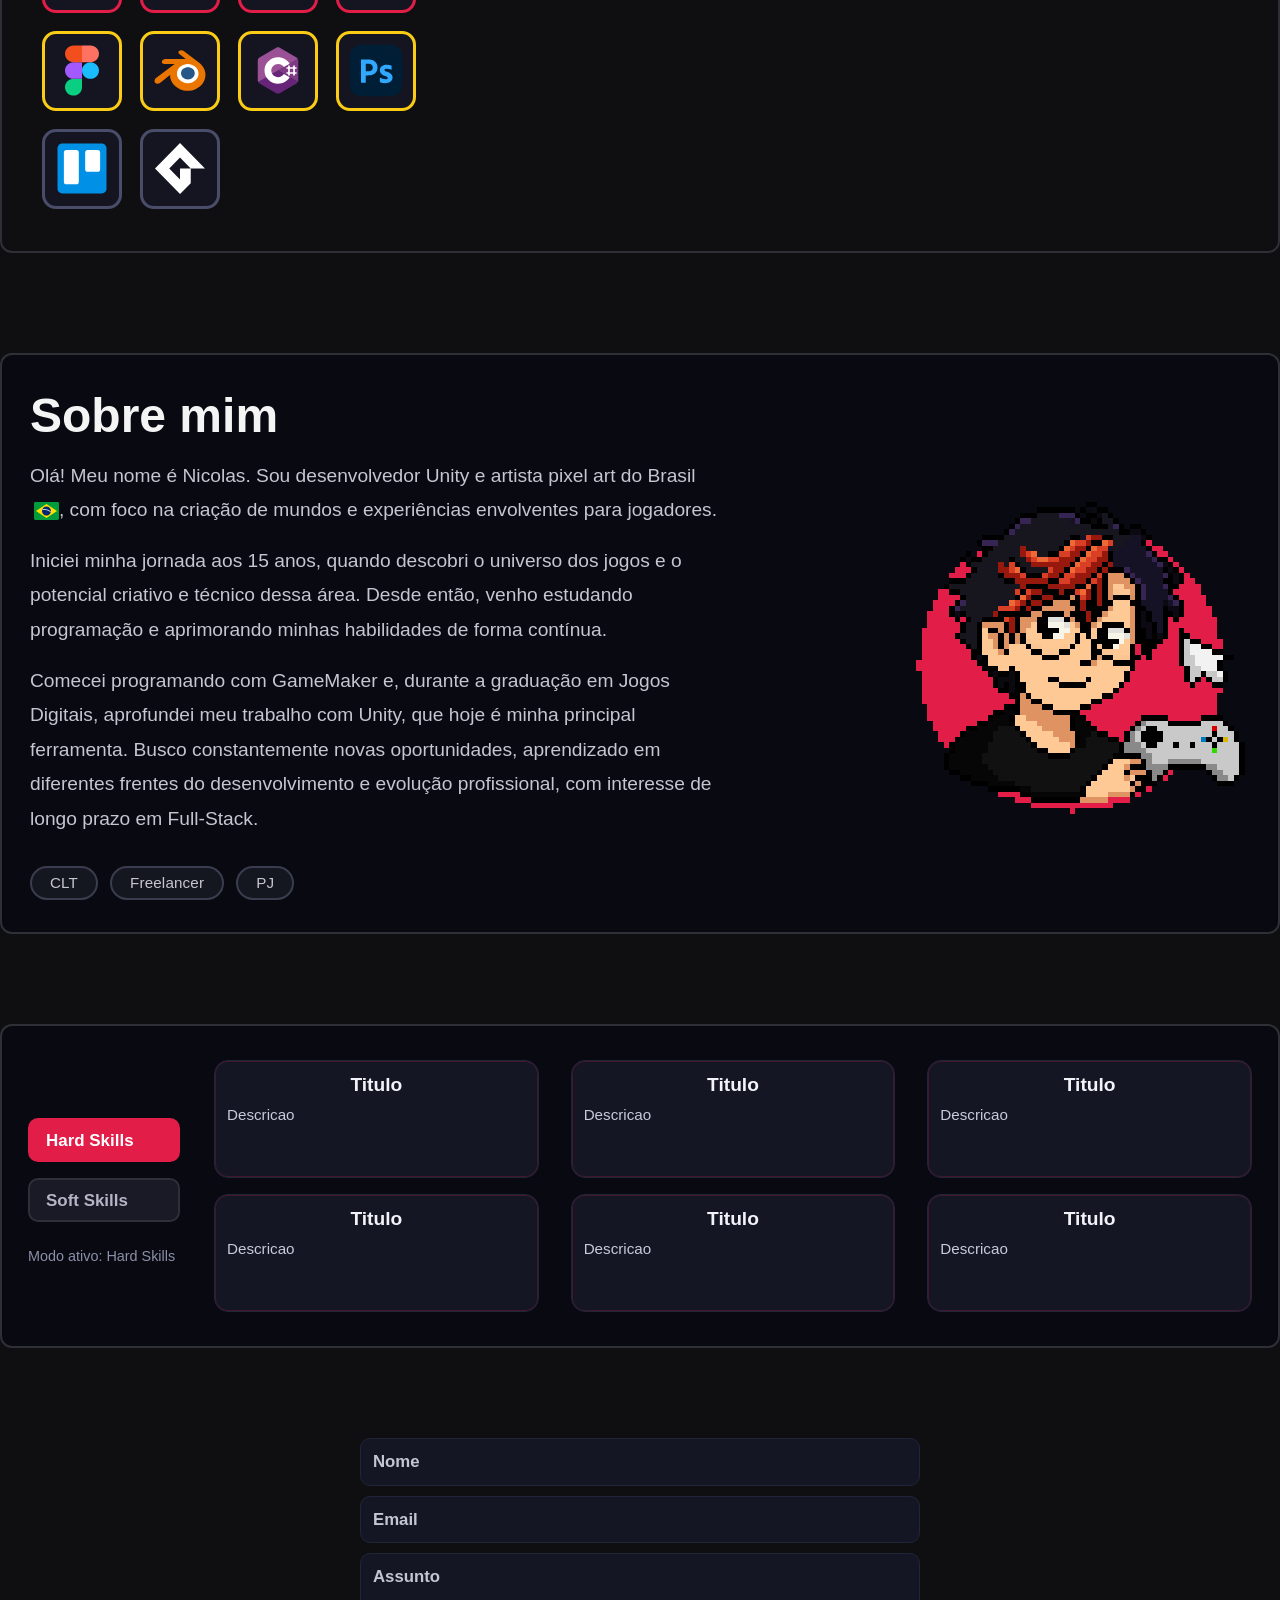
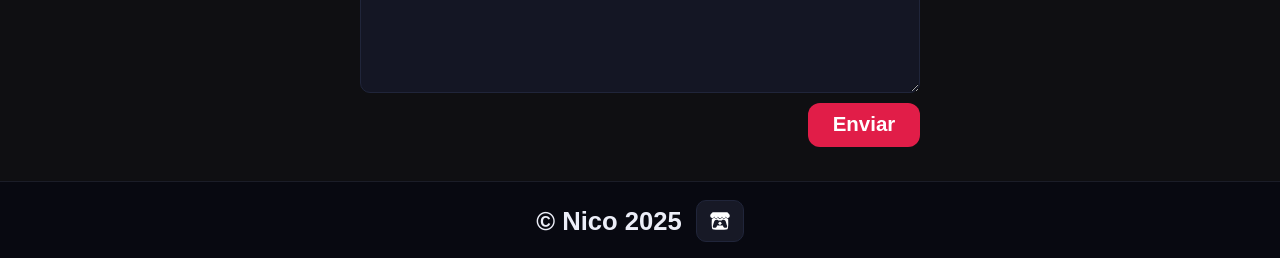
==== commit ef4615a2: "Inicio do carrosel de Artes do portfolio" ====
--- a/HTML-CSS/Index.html
+++ b/HTML-CSS/Index.html
@@ -198,20 +198,32 @@
       <!-- Carrossel horizontal de artes -->
       <div class="game__container" data-project-type="arte" aria-label="Carrossel de artes" hidden>
         <article class="game__item" data-project="arte-1">
-          <img src="images/Figma--Streamline-Svg-Logos.svg" alt="Arte 1" class="game__image" />
-          <h3 class="game__title">Arte 01</h3>
+          <img src="images/Logo Sirin.png" alt="Arte 1" class="game__image" />
+          <h3 class="game__title">Logo do jogo Sirin</h3>
         </article>
         <article class="game__item" data-project="arte-2">
-          <img src="images/Me Pixelsizel.png" alt="Arte 2" class="game__image" />
-          <h3 class="game__title">Arte 02</h3>
+          <img src="images/MustacheTheme64.png" alt="Arte 2" class="game__image" />
+          <h3 class="game__title">Um dos temas do Inktober 2025</h3>
         </article>
         <article class="game__item" data-project="arte-3">
-          <img src="images/Me Pixelsizel.png" alt="Arte 3" class="game__image" />
-          <h3 class="game__title">Arte 03</h3>
+          <img src="images/Sirin Tela Inicial.gif" alt="Arte 3" class="game__image" />
+          <h3 class="game__title">Tela inicial do jogo Sirin</h3>
         </article>
         <article class="game__item" data-project="arte-4">
-          <img src="images/Me Pixelsizel.png" alt="Arte 4" class="game__image" />
-          <h3 class="game__title">Arte 04</h3>
+          <img src="images/AllPlants.png" alt="Arte 4" class="game__image" />
+          <h3 class="game__title">Plantações do jogo Toninho & Tinho</h3>
+        </article>
+        <article class="game__item" data-project="arte-5">
+          <img src="images/AllFoods2.png" alt="Arte 5" class="game__image" />
+          <h3 class="game__title">Comidas da loja do jogo Toninho & Tinho</h3>
+        </article>
+        <article class="game__item" data-project="arte-6">
+          <img src="images/Sanrio Characters.png" alt="Arte 6" class="game__image" />
+          <h3 class="game__title">Arte dos personagens de Sanrio</h3>
+        </article>
+        <article class="game__item" data-project="arte-7">
+          <img src="images/Foods.png" alt="Arte 7" class="game__image" />
+          <h3 class="game__title">Arte de comidas</h3>
         </article>
       </div>
 
@@ -226,8 +238,8 @@
         <div class="tools__content col-12 col-md-7">
           <h1 class="">Ferramentas que uso</h1>
           <h3 class="tools__principal">Principais</h3>
+          <h3 class="tools__estudando">Estudando</h3>
           <h3 class="tools__utilizadas">Já utilizei</h3>
-          <h3 class="tools__estudando">Estudando</h3>
         </div>
 
         <div class="tools__cards col-md" aria-label="Grade de ferramentas">
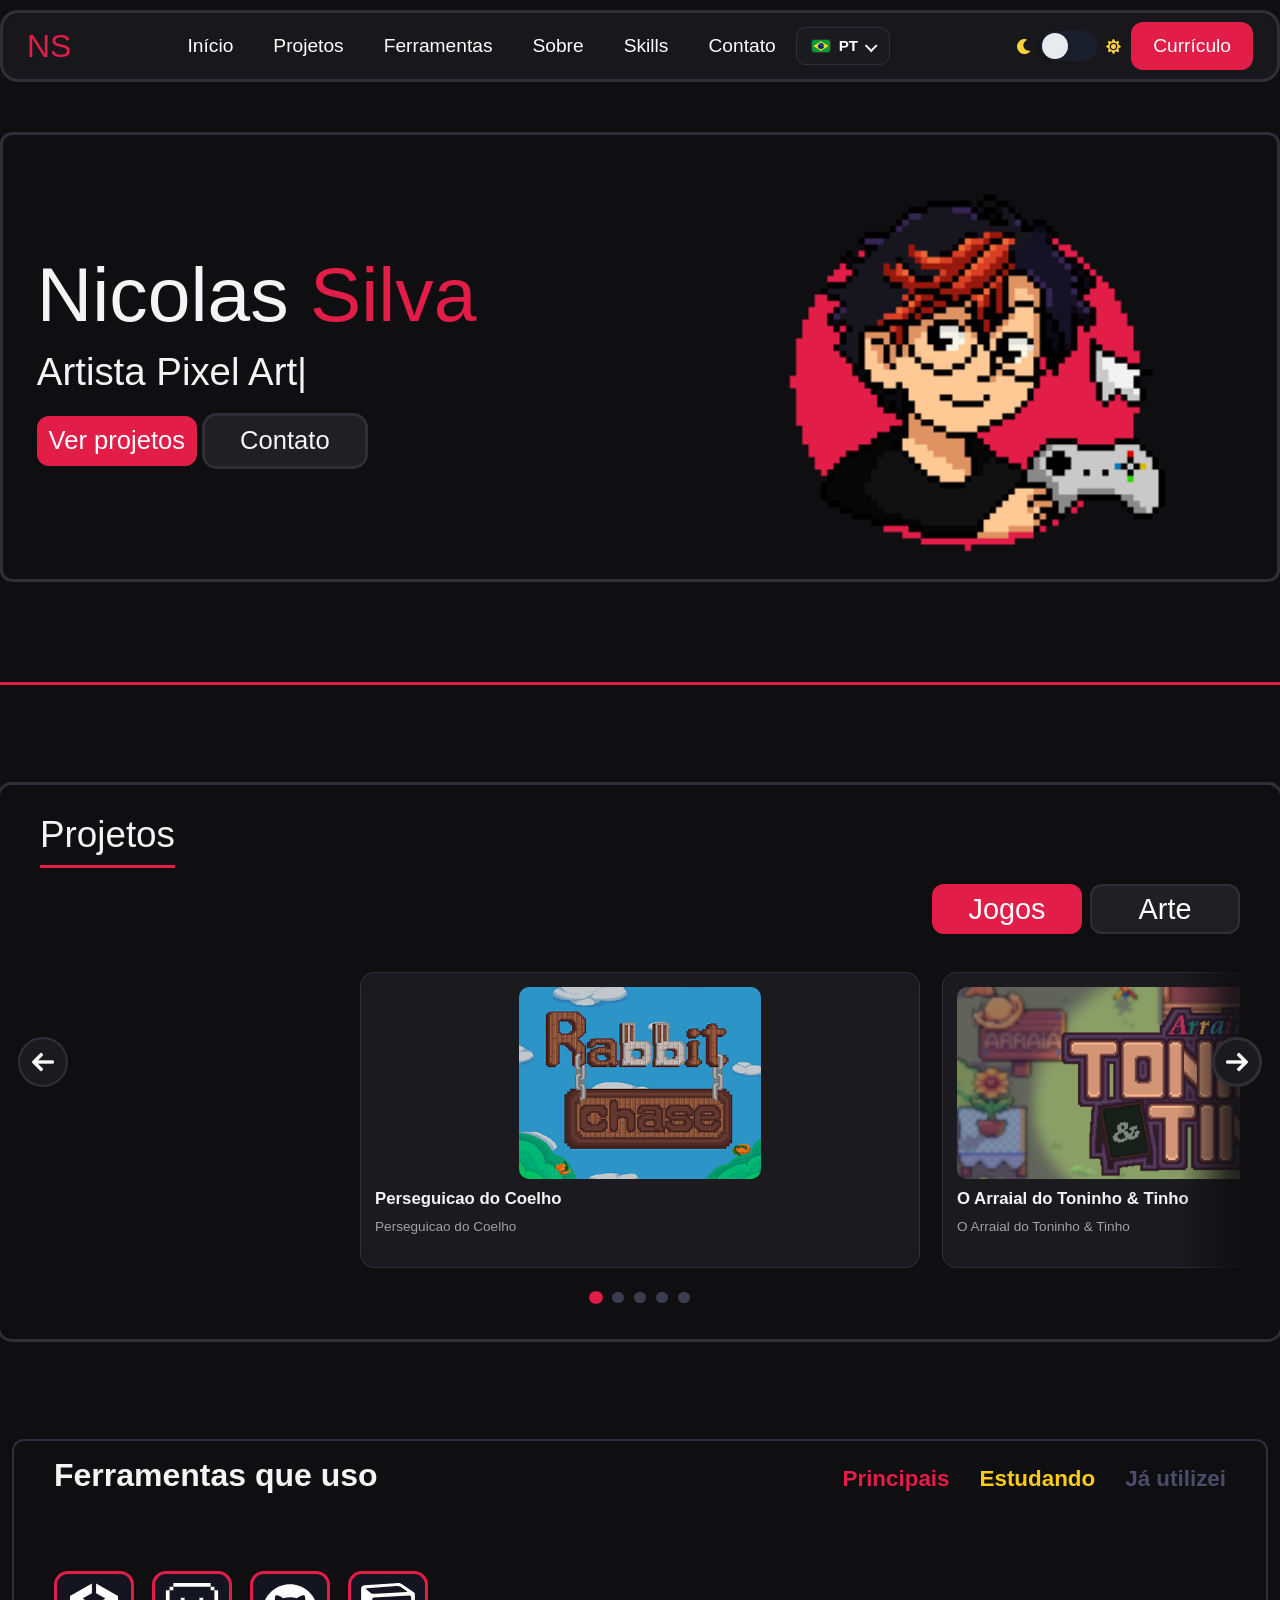
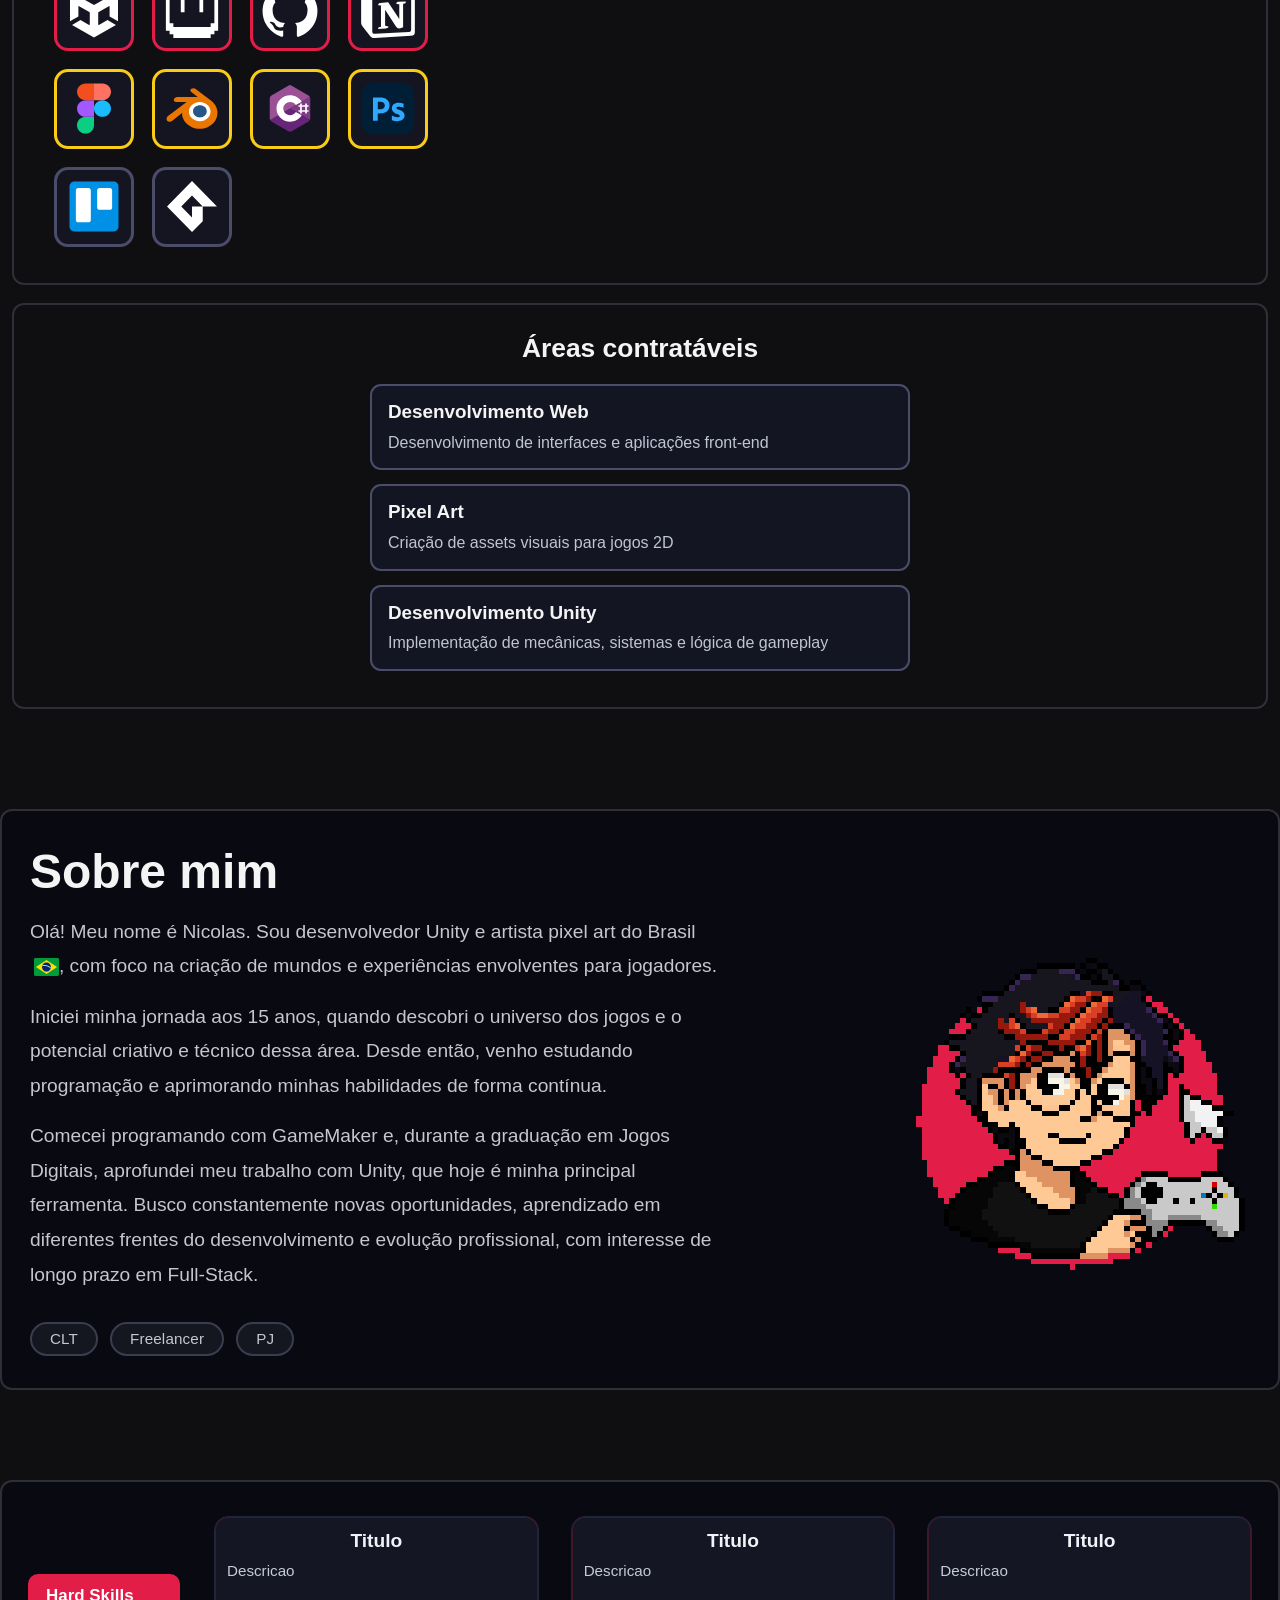
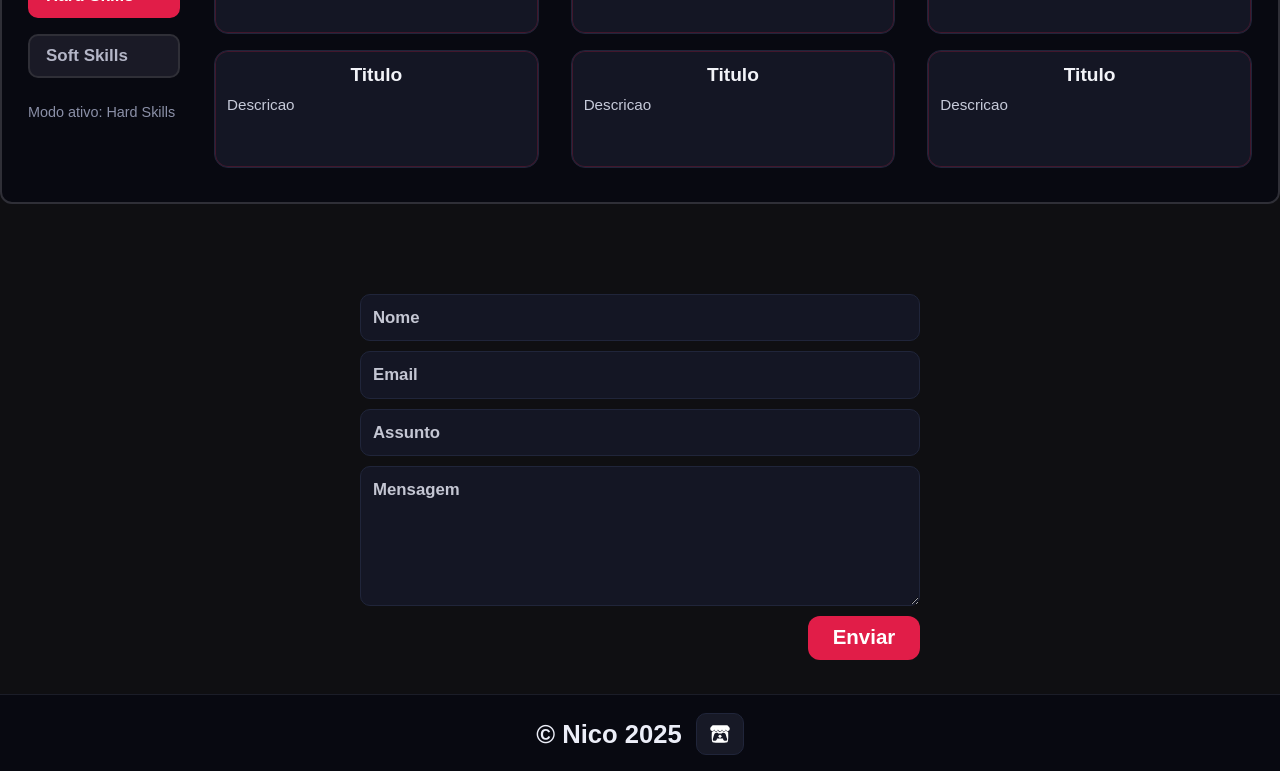
==== commit 5dd081fa: "Ajustes de celular, organização de textos e posições Responsivo em computador e celular  botoes de d" ====
--- a/HTML-CSS/Index.html
+++ b/HTML-CSS/Index.html
@@ -96,7 +96,7 @@
               </span>
             </div>
             <!-- CTA principal da navbar -->
-            <a href="/" class="button">Currículo</a>
+            <a href="PDF/Currículo Nicolas.pdf" class="button" download="Currículo Nicolas.pdf">Currículo</a>
           </div>
         </li>
       </ul>
@@ -191,7 +191,7 @@
             <div class="game__placeholder" aria-hidden="true"></div>
             <span class="coming-soon-ribbon" data-label="EM BREVE" aria-label="Em breve"></span>
           </div>
-          <h3 class="game__title">Projeto 06</h3>
+          <h3 class="game__title">Projeto em desenvolvimento</h3>
         </article>
       </div>
 
@@ -225,70 +225,112 @@
           <img src="images/Foods.png" alt="Arte 7" class="game__image" />
           <h3 class="game__title">Arte de comidas</h3>
         </article>
+        <article class="game__item" data-project="arte-8">
+          <img src="images/Mouths.png" alt="Arte 7" class="game__image" />
+          <h3 class="game__title">Treino de bocas</h3>
+        </article>
+        <article class="game__item" data-project="arte-9">
+          <img src="images/WizardFrog.png" alt="Arte 7" class="game__image" />
+          <h3 class="game__title">Sapo Mago</h3>
+        </article>
       </div>
 
       <div class="project__dots" aria-label="Indicadores do carrossel"></div>
     </div>
   </div>
 
-  <!-- Ferramentas: ferramentas que utilizo -->
-  <div class="tools" id="ferramentas">
-    <div class="tools__container container-md">
-      <div class="row align-items-center g-4 g-md-5">
-        <div class="tools__content col-12 col-md-7">
-          <h1 class="">Ferramentas que uso</h1>
-          <h3 class="tools__principal">Principais</h3>
-          <h3 class="tools__estudando">Estudando</h3>
-          <h3 class="tools__utilizadas">Já utilizei</h3>
-        </div>
-
-        <div class="tools__cards col-md" aria-label="Grade de ferramentas">
-          <!-- Linha 1: ferramentas principais -->
-          <article class="tool-card tool-card--principal" aria-label="Unity" data-bs-toggle="tooltip" data-bs-title="Unity" data-bs-placement="top" data-bs-trigger="hover" tabindex="0">
-            <img src="images/Unity--Streamline-Font-Awesome.svg" alt="Unity" class="tool-card__icon unity__icon" />
-          </article>
-
-          <article class="tool-card tool-card--principal" aria-label="Aseprite" data-bs-toggle="tooltip" data-bs-title="Aseprite" data-bs-placement="top" data-bs-trigger="hover" tabindex="0">
-            <img src="images/Aseprite--Streamline-Simple-Icons.svg" alt="Aseprite" class="tool-card__icon aseprite__icon" />
-          </article>
-
-          <article class="tool-card tool-card--principal" aria-label="Github" data-bs-toggle="tooltip" data-bs-title="GitHub" data-bs-placement="top" data-bs-trigger="hover" tabindex="0">
-            <img src="images/Github--Streamline-Unicons.svg" alt="Github" class="tool-card__icon github__icon" />
-          </article>
-          
-          <article class="tool-card tool-card--principal" aria-label="Notion" data-bs-toggle="tooltip" data-bs-title="Notion" data-bs-placement="top" data-bs-trigger="hover" tabindex="0">
-            <img src="images/Notion--Streamline-Simple-Icons.svg" alt="Notion" class="tool-card__icon notion__icon" />
-          </article>
-          
-          <!-- Linha 2: ferramentas em estudo -->
-          <article class="tool-card tool-card--estudando tool-card--new-row" aria-label="Figma" data-bs-toggle="tooltip" data-bs-title="Figma" data-bs-placement="top" data-bs-trigger="hover" tabindex="0">
-            <img src="images/Figma--Streamline-Svg-Logos.svg" alt="Figma" class="tool-card__icon figma__icon" />
-          </article>
-
-          <article class="tool-card tool-card--estudando" aria-label="Blender" data-bs-toggle="tooltip" data-bs-title="Blender" data-bs-placement="top" data-bs-trigger="hover" tabindex="0">
-            <img src="images/Blender--Streamline-Svg-Logos.svg" alt="Blender" class="tool-card__icon blender__icon" />
-          </article>
-
-          <article class="tool-card tool-card--estudando" aria-label="Csharp" data-bs-toggle="tooltip" data-bs-title="C#" data-bs-placement="top" data-bs-trigger="hover" tabindex="0">
-            <img src="images/csharp-svgrepo-com.svg" alt="Csharp" class="tool-card__icon c__icon" />
-          </article>
-
-          <article class="tool-card tool-card--estudando" aria-label="Photoshop" data-bs-toggle="tooltip" data-bs-title="Photoshop" data-bs-placement="top" data-bs-trigger="hover" tabindex="0">
-            <img src="images/adobe-photoshop-svgrepo-com.svg" alt="Photoshop" class="tool-card__icon photoshop__icon" />
-          </article>
-          
-
-          <!-- Linha 3: ferramentas ja utilizadas -->
-          <article class="tool-card tool-card--utilizadas" aria-label="Trello" data-bs-toggle="tooltip" data-bs-title="Trello" data-bs-placement="top" data-bs-trigger="hover" tabindex="0">
-            <img src="images/Trello--Streamline-Svg-Logos.svg" alt="Trello" class="tool-card__icon trello__icon" />
-          </article>
-
-          <article class="tool-card tool-card--utilizadas" aria-label="GameMaker" data-bs-toggle="tooltip" data-bs-title="GameMaker" data-bs-placement="top" data-bs-trigger="hover" tabindex="0">
-            <img src="images/Gamemaker--Streamline-Simple-Icons.svg" alt="GameMaker" class="tool-card__icon gamemaker__icon" />
-          </article>
-
-        </div>
-      </div>
+  <div class="toolsHireRow container-xxl">
+    <div class="row toolsHireRow__row align-items-stretch">
+      <div class="col-12 col-xxl-8 toolsHireRow__colTools">
+        <!-- Ferramentas: ferramentas que utilizo -->
+        <div class="tools" id="ferramentas">
+          <div class="tools__container">
+        <div class="row align-items-center g-4 g-md-5">
+          <div class="tools__content col-12">
+            <h1 class="">Ferramentas que uso</h1>
+            <h3 class="tools__principal">Principais</h3>
+            <h3 class="tools__estudando">Estudando</h3>
+            <h3 class="tools__utilizadas">Já utilizei</h3>
+          </div>
+
+          <div class="col-12">
+            <div class="tools__cards" aria-label="Grade de ferramentas">
+              <!-- Linha 1: ferramentas principais -->
+              <article class="tool-card tool-card--principal" aria-label="Unity" data-bs-toggle="tooltip" data-bs-title="Unity" data-bs-placement="top" data-bs-trigger="hover" tabindex="0">
+                <img src="images/Unity--Streamline-Font-Awesome.svg" alt="Unity" class="tool-card__icon unity__icon" />
+              </article>
+
+              <article class="tool-card tool-card--principal" aria-label="Aseprite" data-bs-toggle="tooltip" data-bs-title="Aseprite" data-bs-placement="top" data-bs-trigger="hover" tabindex="0">
+                <img src="images/Aseprite--Streamline-Simple-Icons.svg" alt="Aseprite" class="tool-card__icon aseprite__icon" />
+              </article>
+
+              <article class="tool-card tool-card--principal" aria-label="Github" data-bs-toggle="tooltip" data-bs-title="GitHub" data-bs-placement="top" data-bs-trigger="hover" tabindex="0">
+                <img src="images/Github--Streamline-Unicons.svg" alt="Github" class="tool-card__icon github__icon" />
+              </article>
+
+              <article class="tool-card tool-card--principal" aria-label="Notion" data-bs-toggle="tooltip" data-bs-title="Notion" data-bs-placement="top" data-bs-trigger="hover" tabindex="0">
+                <img src="images/Notion--Streamline-Simple-Icons.svg" alt="Notion" class="tool-card__icon notion__icon" />
+              </article>
+
+              <!-- Linha 2: ferramentas em estudo -->
+              <article class="tool-card tool-card--estudando tool-card--new-row" aria-label="Figma" data-bs-toggle="tooltip" data-bs-title="Figma" data-bs-placement="top" data-bs-trigger="hover" tabindex="0">
+                <img src="images/Figma--Streamline-Svg-Logos.svg" alt="Figma" class="tool-card__icon figma__icon" />
+              </article>
+
+              <article class="tool-card tool-card--estudando" aria-label="Blender" data-bs-toggle="tooltip" data-bs-title="Blender" data-bs-placement="top" data-bs-trigger="hover" tabindex="0">
+                <img src="images/Blender--Streamline-Svg-Logos.svg" alt="Blender" class="tool-card__icon blender__icon" />
+              </article>
+
+              <article class="tool-card tool-card--estudando" aria-label="Csharp" data-bs-toggle="tooltip" data-bs-title="C#" data-bs-placement="top" data-bs-trigger="hover" tabindex="0">
+                <img src="images/csharp-svgrepo-com.svg" alt="Csharp" class="tool-card__icon c__icon" />
+              </article>
+
+              <article class="tool-card tool-card--estudando" aria-label="Photoshop" data-bs-toggle="tooltip" data-bs-title="Photoshop" data-bs-placement="top" data-bs-trigger="hover" tabindex="0">
+                <img src="images/adobe-photoshop-svgrepo-com.svg" alt="Photoshop" class="tool-card__icon photoshop__icon" />
+              </article>
+
+              <!-- Linha 3: ferramentas ja utilizadas -->
+              <article class="tool-card tool-card--utilizadas" aria-label="Trello" data-bs-toggle="tooltip" data-bs-title="Trello" data-bs-placement="top" data-bs-trigger="hover" tabindex="0">
+                <img src="images/Trello--Streamline-Svg-Logos.svg" alt="Trello" class="tool-card__icon trello__icon" />
+              </article>
+
+              <article class="tool-card tool-card--utilizadas" aria-label="GameMaker" data-bs-toggle="tooltip" data-bs-title="GameMaker" data-bs-placement="top" data-bs-trigger="hover" tabindex="0">
+                <img src="images/Gamemaker--Streamline-Simple-Icons.svg" alt="GameMaker" class="tool-card__icon gamemaker__icon" />
+              </article>
+            </div>
+          </div>
+        </div>
+          </div>
+        </div>
+      </div>
+
+      <div class="col-12 col-xxl-4 toolsHireRow__colHire">
+        <div class="hire">
+          <div class="hire__container">
+        <section class="hire__panel" aria-label="Áreas contratáveis">
+          <h3 class="tools__hireTitle" data-tools-hire-title>Áreas contratáveis</h3>
+
+          <div class="tools__hireGrid">
+            <article class="tools__hireCard tools__hireCard--web">
+              <h4 data-tools-role-web-title>Desenvolvedor de Sites</h4>
+              <p data-tools-role-web-level>Completamente iniciante/estudante</p>
+            </article>
+
+            <article class="tools__hireCard tools__hireCard--pixel">
+              <h4 data-tools-role-pixel-title>Pixel Artist</h4>
+              <p data-tools-role-pixel-level>Iniciante/Intermediário e estudando</p>
+            </article>
+
+            <article class="tools__hireCard tools__hireCard--unity">
+              <h4 data-tools-role-unity-title>Desenvolvedor Unity</h4>
+              <p data-tools-role-unity-level>Iniciante/Intermediário e estudando</p>
+            </article>
+          </div>
+        </section>
+          </div>
+        </div>
+      </div>
+    </div>
     </div>
   </div>
 
@@ -447,10 +489,11 @@
   <!-- Secao Contato com formulario e rodape -->
   <section class="contact" id="contato">
     <div class="contact__container container-xxl">
-      <form class="contact__form" action="#" method="post" novalidate>
-        <input type="text" name="nome" class="contact__input" placeholder="Nome" aria-label="Nome" />
-        <input type="email" name="email" class="contact__input" placeholder="Email" aria-label="Email" />
-        <textarea name="assunto" class="contact__textarea" placeholder="Assunto" aria-label="Assunto"></textarea>
+      <form class="contact__form" action="#" method="post" data-contact-email="n1co.4rts@gmail.com" data-contact-endpoint="https://formsubmit.co/ajax/n1co.4rts@gmail.com">
+        <input type="text" name="nome" class="contact__input" placeholder="Nome" aria-label="Nome" required />
+        <input type="email" name="email" class="contact__input" placeholder="Email" aria-label="Email" required />
+        <input type="text" name="assunto" class="contact__input" placeholder="Assunto" aria-label="Assunto" required />
+        <textarea name="mensagem" class="contact__textarea" placeholder="Mensagem" aria-label="Mensagem" required></textarea>
         <button class="contact__submit" type="submit">Enviar</button>
       </form>
     </div>
--- a/HTML-CSS/Styles.css
+++ b/HTML-CSS/Styles.css
@@ -184,7 +184,9 @@
 .navbar__container,
 .main__container,
 .project__container,
+.toolsHireRow,
 .tools__container,
+.hire__container,
 .about__container,
 .skills__container,
 .contact__container,
@@ -458,6 +460,10 @@
     padding: 0;
 }
 
+.navbar__toggle:hover {
+    animation: none;
+}
+
 /* Barras do hamburguer */
 .bar {
     background: #fff;
@@ -519,14 +525,16 @@
         display: flex;
         flex-direction: column;
         justify-content: center;
+        align-items: center;
         gap: 6px;
         width: 32px;
         height: 24px;
     }
 
     .navbar__toggle .bar {
-        width: 100%;
+        width: 26px;
         height: 3px;
+        border-radius: 999px;
     }
 
 
@@ -607,6 +615,11 @@
         transform: translateY(-50%);
     }
 
+    #mobile-menu:hover,
+    #mobile-menu:focus-visible {
+        transform: translateY(-50%);
+    }
+
     .button {
         justify-content: center;
         width: 80%;
@@ -1087,13 +1100,42 @@
     /* Container principal da secao de ferramentas */
     min-height: 46vh;
     width: 100%;
-    margin-top: 100px;
-    margin-bottom: 100px;
+    margin-top: 0;
+    margin-bottom: 0;
     max-width: 1300px;
     padding: 28px 40px 36px;
     border: none;
     border:2px solid var(--bs-border-color);
     border-radius: 12px;
+}
+
+.toolsHireRow {
+    margin-top: 100px;
+    margin-bottom: 100px;
+}
+
+.toolsHireRow__row {
+    --bs-gutter-x: 18px;
+    --bs-gutter-y: 18px;
+}
+
+.toolsHireRow__colTools,
+.toolsHireRow__colHire {
+    display: flex;
+}
+
+.toolsHireRow .tools,
+.toolsHireRow .hire {
+    width: 100%;
+    display: flex;
+    flex: 1;
+}
+
+.toolsHireRow .tools__container,
+.toolsHireRow .hire__container {
+    max-width: none;
+    min-height: 100%;
+    width: 100%;
 }
 
 .tools {
@@ -1143,11 +1185,89 @@
 
 .tools__cards {
     /* Grade dos cards; 4 colunas para formar os andares por categoria */
-    margin-top: 30px;
+    margin-top: 20px;
     display: grid;
     grid-template-columns: repeat(4, var(--tool-card-size));
     gap: var(--tool-card-gap);
     justify-content: start;
+}
+
+.hire__panel {
+    min-height: 100%;
+    width: 100%;
+    display: flex;
+    flex-direction: column;
+    align-items: center;
+    justify-content: flex-start;
+}
+
+
+
+.hire__container {
+    min-height: 34vh;
+    width: 100%;
+    margin-top: 0;
+    margin-bottom: 0;
+    max-width: 1300px;
+    padding: 28px 40px 36px;
+    border: 2px solid var(--bs-border-color);
+    border-radius: 12px;
+    display: flex;
+    flex-direction: column;
+    justify-content: center;
+}
+
+.tools__hireTitle {
+    margin: 0;
+    color: #F4F4F5;
+    font-size: clamp(1.35rem, 2.4vw, 1.65rem);
+    font-weight: 800;
+}
+
+.hire__container .tools__hireTitle {
+    margin-bottom: 20px;
+    text-align: center;
+}
+
+.tools__hireGrid {
+    display: grid;
+    gap: 14px;
+    width: 100%;
+    max-width: 540px;
+}
+
+.tools__hireCard {
+    border: 2px solid #2E334A;
+    border-radius: 11px;
+    background: #141522;
+    padding: 15px 16px;
+    width: 100%;
+}
+
+.tools__hireCard--web {
+    border-color: #4A4D69;
+}
+
+.tools__hireCard--pixel {
+    border-color: #4A4D69;
+}
+
+.tools__hireCard--unity {
+    border-color: #4A4D69;
+}
+
+.tools__hireCard h4 {
+    margin: 0;
+    color: #F4F4F5;
+    font-size: clamp(1.08rem, 1.7vw, 1.18rem);
+    font-weight: 800;
+}
+
+.tools__hireCard p {
+    margin: 8px 0 0;
+    color: #C0C4D4;
+    font-size: 1rem;
+    line-height: 1.35;
 }
 
 @media screen and (max-width: 1199.98px) {
@@ -1366,6 +1486,18 @@
         display: none;
     }
 
+    .game__image {
+        height: clamp(180px, 40vw, 260px);
+    }
+
+    .game__placeholder {
+        height: clamp(180px, 40vw, 260px);
+    }
+
+    .game__item[data-project="1"] .game__image {
+        height: clamp(180px, 40vw, 260px);
+    }
+
     .leftArrow__button,
     .rightArrow__button {
         display: none;
@@ -1373,6 +1505,35 @@
 
     .about__container {
         padding: 22px 18px;
+    }
+
+    .toolsHireRow {
+        margin-top: 82px;
+        margin-bottom: 82px;
+    }
+
+    .toolsHireRow__row {
+        --bs-gutter-y: 16px;
+    }
+
+    .hire__container {
+        padding: 22px 18px;
+    }
+
+    .tools__hireGrid {
+        gap: 12px;
+    }
+
+    .tools__hireCard {
+        padding: 14px;
+    }
+
+    .tools__hireCard h4 {
+        font-size: 1.02rem;
+    }
+
+    .tools__hireCard p {
+        font-size: 0.95rem;
     }
 
     .about__content {
@@ -1942,7 +2103,9 @@
     .navbar__container,
     .main__container,
     .project__container,
+    .toolsHireRow,
     .tools__container,
+    .hire__container,
     .about__container,
     .skills__container,
     .contact__container,
@@ -1971,9 +2134,13 @@
         min-width: clamp(340px, 29vw, 560px);
     }
 
+    .toolsHireRow__row {
+        --bs-gutter-x: 26px;
+    }
+
     .tools {
-        --tool-card-size: 82px;
-        --tool-card-gap: 16px;
+        --tool-card-size: 98px;
+        --tool-card-gap: 20px;
     }
 
     .tools__cards {
@@ -2013,7 +2180,9 @@
     .navbar__container,
     .main__container,
     .project__container,
+    .toolsHireRow,
     .tools__container,
+    .hire__container,
     .about__container,
     .skills__container,
     .contact__container,
@@ -2042,9 +2211,17 @@
         min-width: clamp(360px, 27vw, 620px);
     }
 
+    .toolsHireRow {
+        margin-bottom: 80px;
+    }
+
+    .toolsHireRow__row {
+        --bs-gutter-x: 32px;
+    }
+
     .tools {
-        --tool-card-size: 88px;
-        --tool-card-gap: 18px;
+        --tool-card-size: 114px;
+        --tool-card-gap: 22px;
     }
 
     .about__avatarWrap {
@@ -2089,6 +2266,7 @@
 [data-bs-theme="light"] .main,
 [data-bs-theme="light"] .project__container,
 [data-bs-theme="light"] .tools__container,
+[data-bs-theme="light"] .hire__container,
 [data-bs-theme="light"] .about__container,
 [data-bs-theme="light"] .skills__container,
 [data-bs-theme="light"] .site-footer,
@@ -2109,6 +2287,7 @@
 [data-bs-theme="light"] .main__content h2,
 [data-bs-theme="light"] .project__content h2,
 [data-bs-theme="light"] .tools__content h1,
+[data-bs-theme="light"] .tools__hireTitle,
 [data-bs-theme="light"] .about__content h2,
 [data-bs-theme="light"] .about__text,
 [data-bs-theme="light"] .skills__card h3,
@@ -2175,6 +2354,23 @@
     border-bottom-color: #121725;
 }
 
+[data-bs-theme="light"] .navbar__toggle .bar {
+    background: #121725;
+}
+
+[data-bs-theme="light"] .tools__hireCard {
+    background: #F2F5FB;
+    border-color: #CDD4E0;
+}
+
+[data-bs-theme="light"] .tools__hireCard h4 {
+    color: #121725;
+}
+
+[data-bs-theme="light"] .tools__hireCard p {
+    color: #55607A;
+}
+
 [data-bs-theme="light"] .tool-card {
     background: #F2F5FB;
 }
@@ -2227,6 +2423,16 @@
     color: #121725;
 }
 
+[data-bs-theme="light"] .game__title {
+    color: #121725;
+}
+
+[data-bs-theme="light"] .coming-soon-ribbon {
+    color: #FFFFFF;
+    border-top-color: rgba(18, 23, 37, 0.2);
+    border-bottom-color: rgba(18, 23, 37, 0.2);
+}
+
 [data-bs-theme="light"] .main__hr,
 [data-bs-theme="light"] .project__hr {
     border-color: #D81B4B;
@@ -2239,6 +2445,7 @@
 @media screen and (max-width: 575.98px) {
     .project__container,
     .tools__container,
+    .hire__container,
     .about__container,
     .skills__container,
     .contact__container {
@@ -2276,9 +2483,25 @@
         justify-content: start;
     }
 
+    .tools__panel {
+        padding: 14px;
+    }
+
     .game__item {
         width: 86vw;
         min-width: 86vw;
+    }
+
+    .game__image {
+        height: clamp(200px, 54vw, 280px);
+    }
+
+    .game__placeholder {
+        height: clamp(200px, 54vw, 280px);
+    }
+
+    .game__item[data-project="1"] .game__image {
+        height: clamp(200px, 54vw, 280px);
     }
 }
 
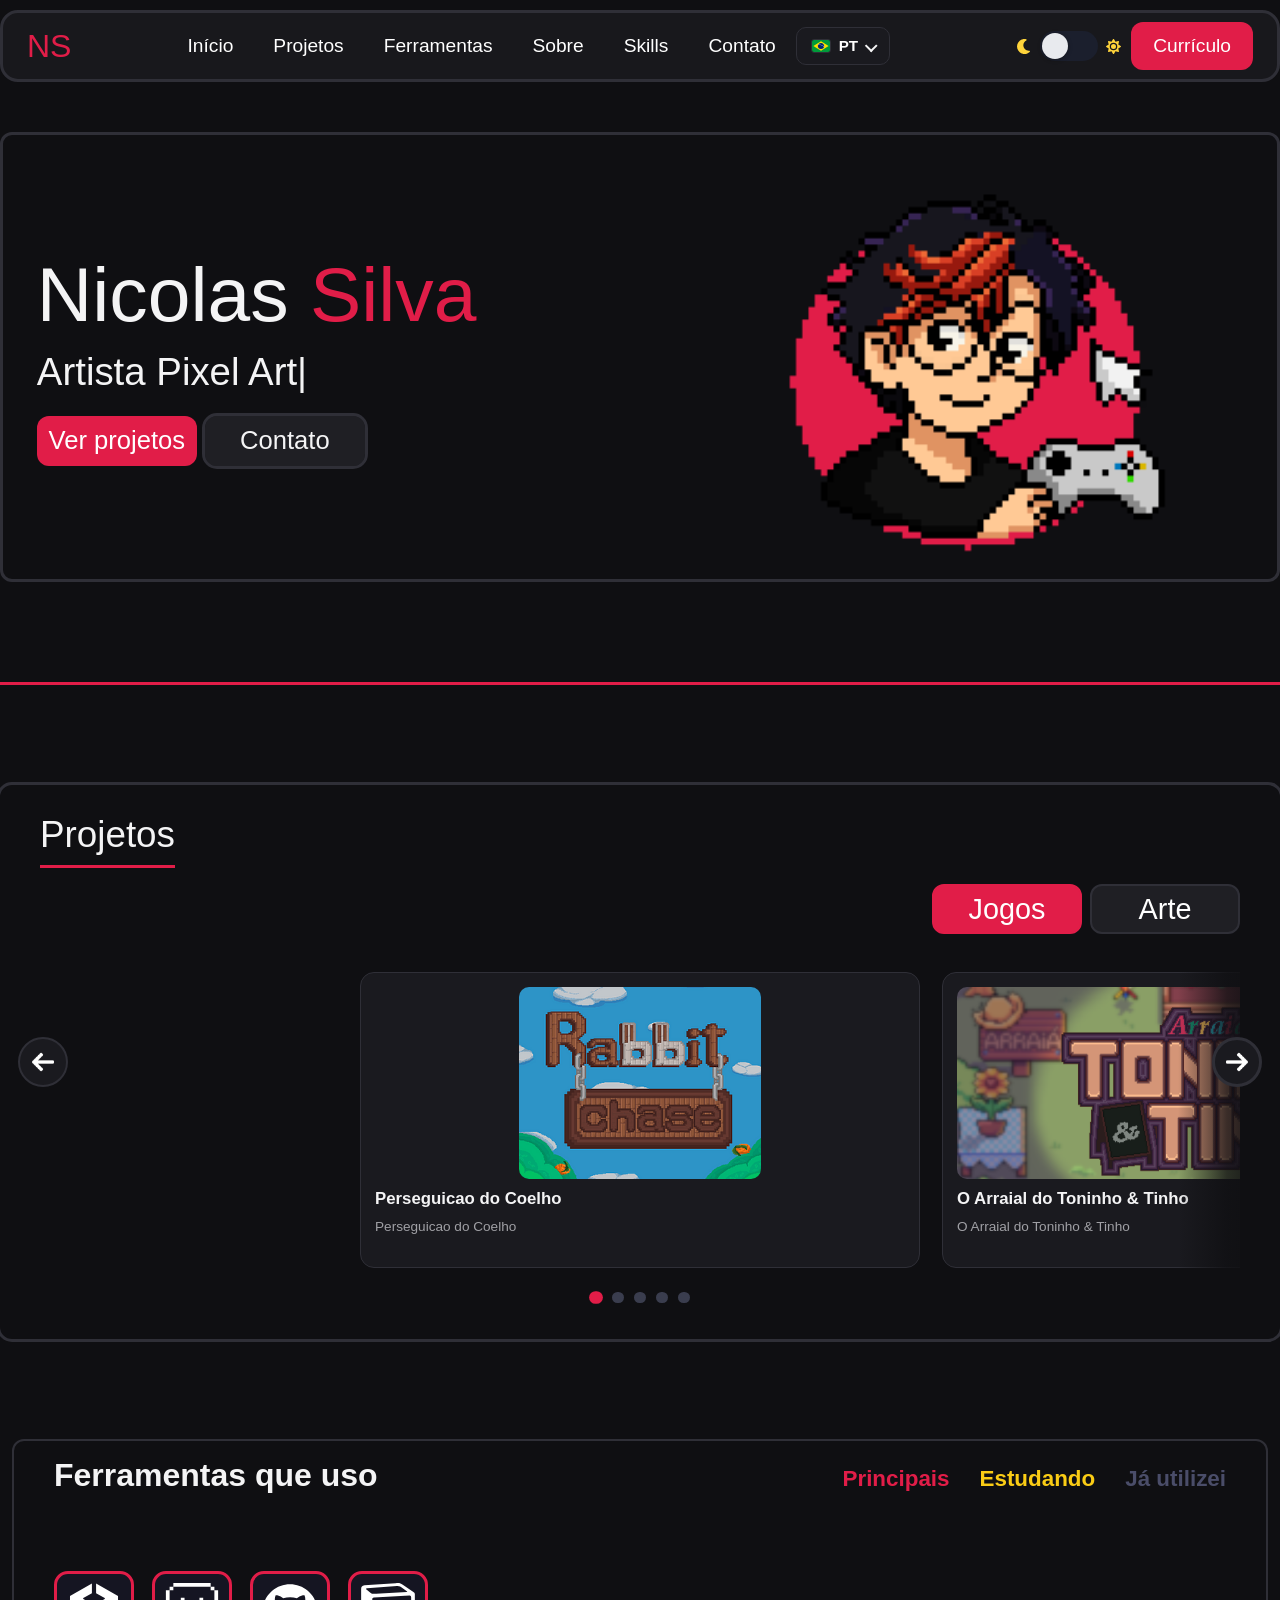
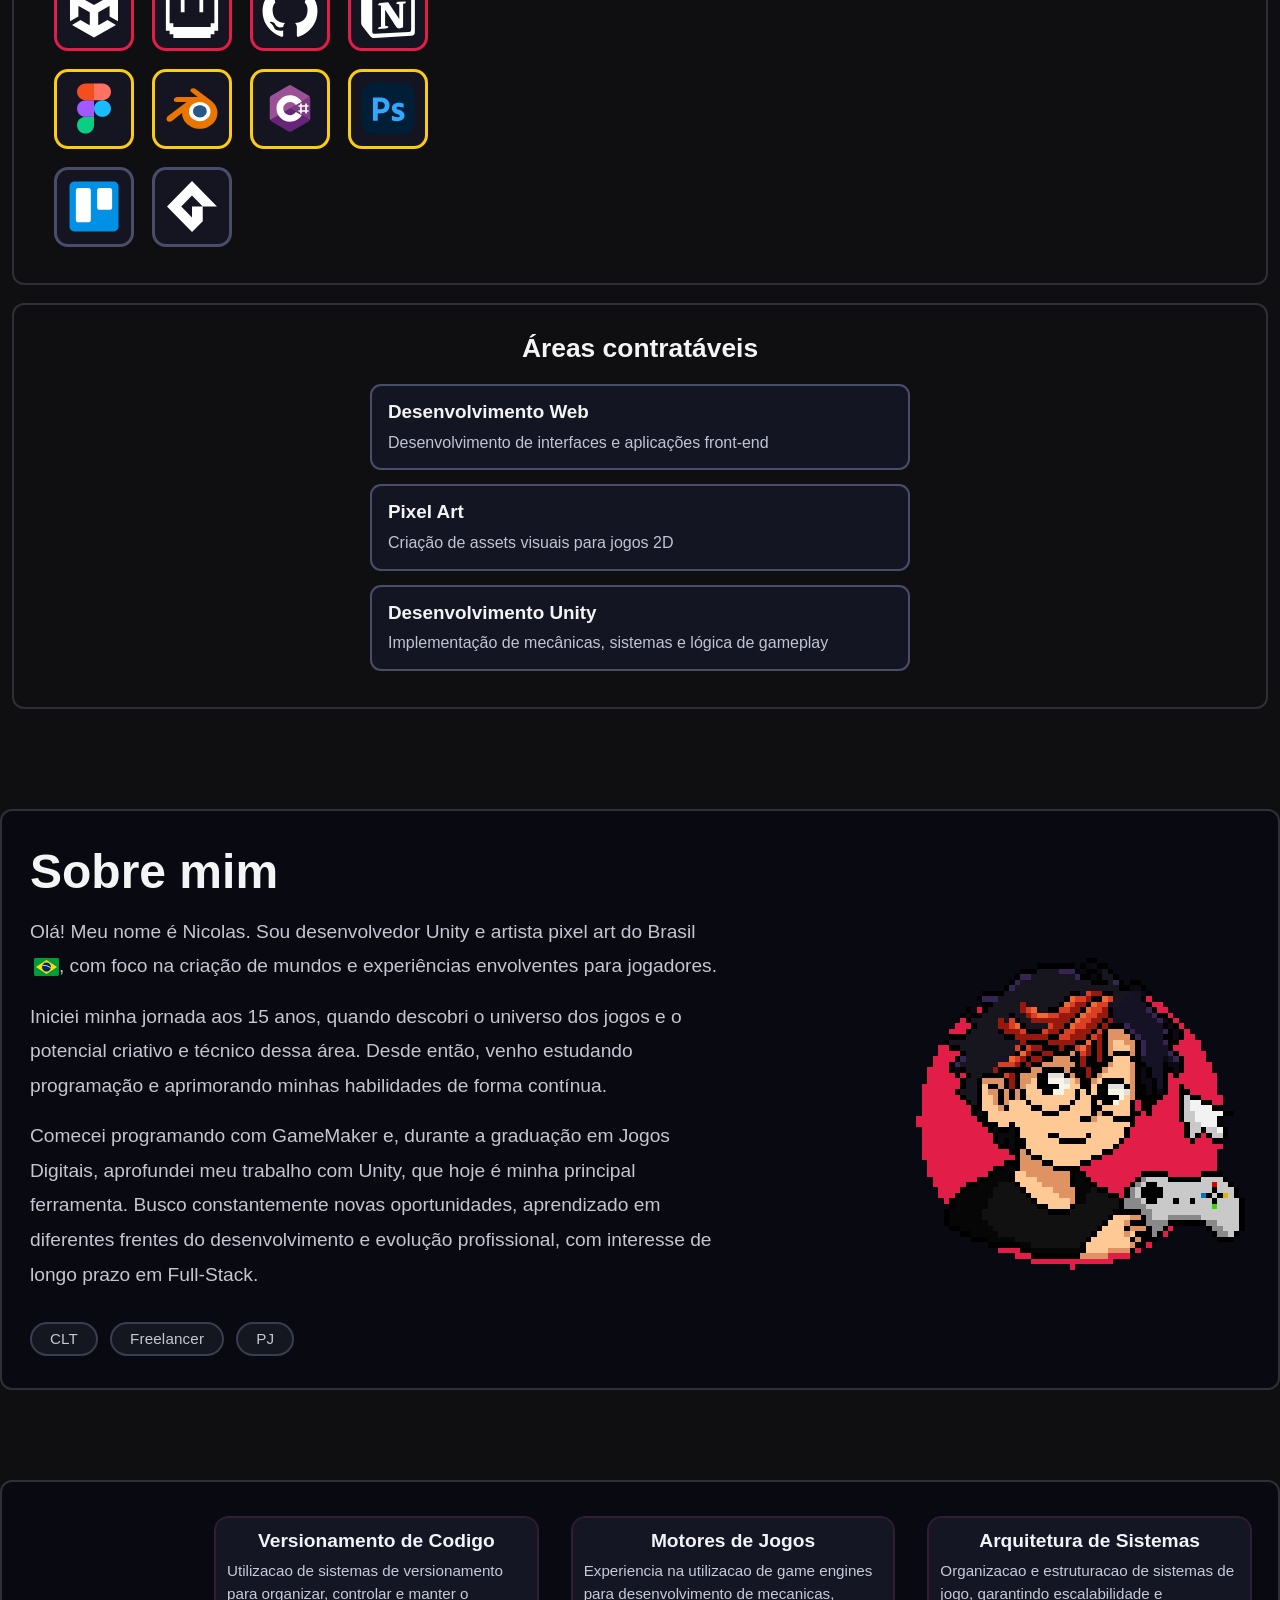
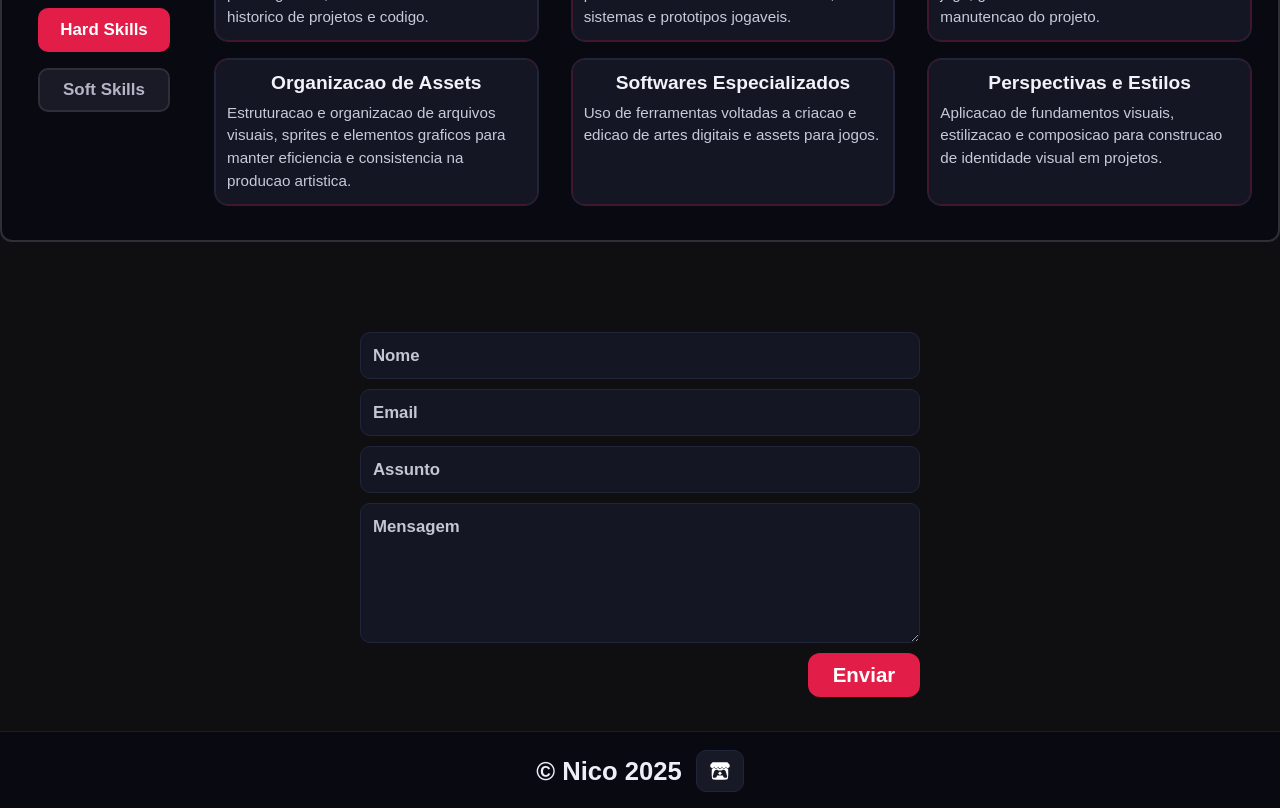
==== commit 6098f297: "Atualização de hard e soft skill Especificadas e detalhadas corretamente  Inglês e portugues funcion" ====
--- a/HTML-CSS/Index.html
+++ b/HTML-CSS/Index.html
@@ -384,61 +384,60 @@
           <button class="skills__tab" type="button" data-skills-tab="soft" aria-pressed="false">
             Soft Skills
           </button>
-          <p class="skills__mode" data-skills-mode>Modo ativo: Hard Skills</p>
         </aside>
 
         <div class="skills__panelWrap">
           <div class="skills__panel" data-skills-panel="hard">
             <article class="skills__card">
-              <h3>Titulo</h3>
-              <p>Descricao</p>
-            </article>
-            <article class="skills__card">
-              <h3>Titulo</h3>
-              <p>Descricao</p>
-            </article>
-            <article class="skills__card">
-              <h3>Titulo</h3>
-              <p>Descricao</p>
-            </article>
-            <article class="skills__card">
-              <h3>Titulo</h3>
-              <p>Descricao</p>
-            </article>
-            <article class="skills__card">
-              <h3>Titulo</h3>
-              <p>Descricao</p>
-            </article>
-            <article class="skills__card">
-              <h3>Titulo</h3>
-              <p>Descricao</p>
+              <h3>Versionamento de Código</h3>
+              <p>Utilização de sistemas de versionamento para organizar, controlar e manter o histórico de projetos e código.</p>
+            </article>
+            <article class="skills__card">
+              <h3>Motores de Jogos</h3>
+              <p>Experiência na utilização de game engines para desenvolvimento de mecânicas, sistemas e protótipos jogáveis.</p>
+            </article>
+            <article class="skills__card">
+              <h3>Arquitetura de Sistemas</h3>
+              <p>Organização e estruturação de sistemas de jogo, garantindo escalabilidade e manutenção do projeto.</p>
+            </article>
+            <article class="skills__card">
+              <h3>Organização de Assets</h3>
+              <p>Estruturação e organização de arquivos visuais, sprites e elementos gráficos para manter eficiência e consistência na produção artística.</p>
+            </article>
+            <article class="skills__card">
+              <h3>Softwares Especializados</h3>
+              <p>Uso de ferramentas voltadas à criação e edição de artes digitais e assets para jogos.</p>
+            </article>
+            <article class="skills__card">
+              <h3>Perspectivas e Estilos</h3>
+              <p>Aplicação de fundamentos visuais, estilização e composição para construção de identidade visual em projetos.</p>
             </article>
           </div>
 
           <div class="skills__panel" data-skills-panel="soft" hidden>
             <article class="skills__card">
-              <h3>Titulo</h3>
-              <p>Descricao</p>
-            </article>
-            <article class="skills__card">
-              <h3>Titulo</h3>
-              <p>Descricao</p>
-            </article>
-            <article class="skills__card">
-              <h3>Titulo</h3>
-              <p>Descricao</p>
-            </article>
-            <article class="skills__card">
-              <h3>Titulo</h3>
-              <p>Descricao</p>
-            </article>
-            <article class="skills__card">
-              <h3>Titulo</h3>
-              <p>Descricao</p>
-            </article>
-            <article class="skills__card">
-              <h3>Titulo</h3>
-              <p>Descricao</p>
+              <h3>Trabalho em Equipe</h3>
+              <p>Capacidade de colaborar de forma eficiente com outras pessoas, contribuindo para o andamento do projeto e para um ambiente produtivo.</p>
+            </article>
+            <article class="skills__card">
+              <h3>Comunicação</h3>
+              <p>Clareza na troca de informações, garantindo alinhamento de ideias, processos e objetivos entre a equipe.</p>
+            </article>
+            <article class="skills__card">
+              <h3>Gestão de Tempo</h3>
+              <p>Organização e priorização de tarefas para cumprir prazos e manter o fluxo de trabalho eficiente.</p>
+            </article>
+            <article class="skills__card">
+              <h3>Resiliência</h3>
+              <p>Capacidade de lidar com desafios, adaptar-se a imprevistos e manter o progresso mesmo diante de dificuldades.</p>
+            </article>
+            <article class="skills__card">
+              <h3>Aprendizado Contínuo</h3>
+              <p>Comprometimento com o desenvolvimento constante de habilidades técnicas e criativas.</p>
+            </article>
+            <article class="skills__card">
+              <h3>Flexibilidade</h3>
+              <p>Facilidade para se adaptar a mudanças de escopo, novas ferramentas e diferentes demandas de projeto.</p>
             </article>
           </div>
         </div>
--- a/HTML-CSS/Styles.css
+++ b/HTML-CSS/Styles.css
@@ -1576,12 +1576,15 @@
 .skills__tabs {
     display: flex;
     flex-direction: column;
+    align-items: center;
+    justify-content: center;
     gap: 16px;
-    padding-top: 58px;
+    padding-top: 92px;
 }
 
 .skills__tab {
     height: 44px;
+    min-width: 132px;
     padding: 0 16px;
     border-radius: 10px;
     border: 2px solid #2F2F37;
@@ -1589,7 +1592,7 @@
     color: #B4B6C7;
     font-size: 1.06rem;
     font-weight: 700;
-    text-align: left;
+    text-align: center;
     transition: all 0.25s ease;
 }
 
@@ -1603,9 +1606,10 @@
     margin: 8px 0 0;
     color: #8B90A8;
     font-size: 0.9rem;
-}
-
-.skills__panel {
+    text-align: center;
+}
+
+.skills__panel {    
     display: grid;
     grid-template-columns: repeat(3, minmax(0, 1fr));
     gap: 16px 32px;
@@ -1658,6 +1662,7 @@
         flex-direction: row;
         flex-wrap: wrap;
         align-items: center;
+        justify-content: center;
         padding-top: 0;
     }
 
@@ -1679,6 +1684,7 @@
         flex-direction: row;
         flex-wrap: wrap;
         align-items: center;
+        justify-content: center;
         padding-top: 0;
     }
 
@@ -2330,6 +2336,12 @@
     background: rgba(225, 29, 72, 0.12);
 }
 
+[data-bs-theme="light"] .skills__tab--active {
+    background: var(--bs-primary);
+    border-color: var(--bs-primary);
+    color: #fff;
+}
+
 [data-bs-theme="light"] .navbar__langOption {
     -webkit-text-fill-color: #121725;
 }
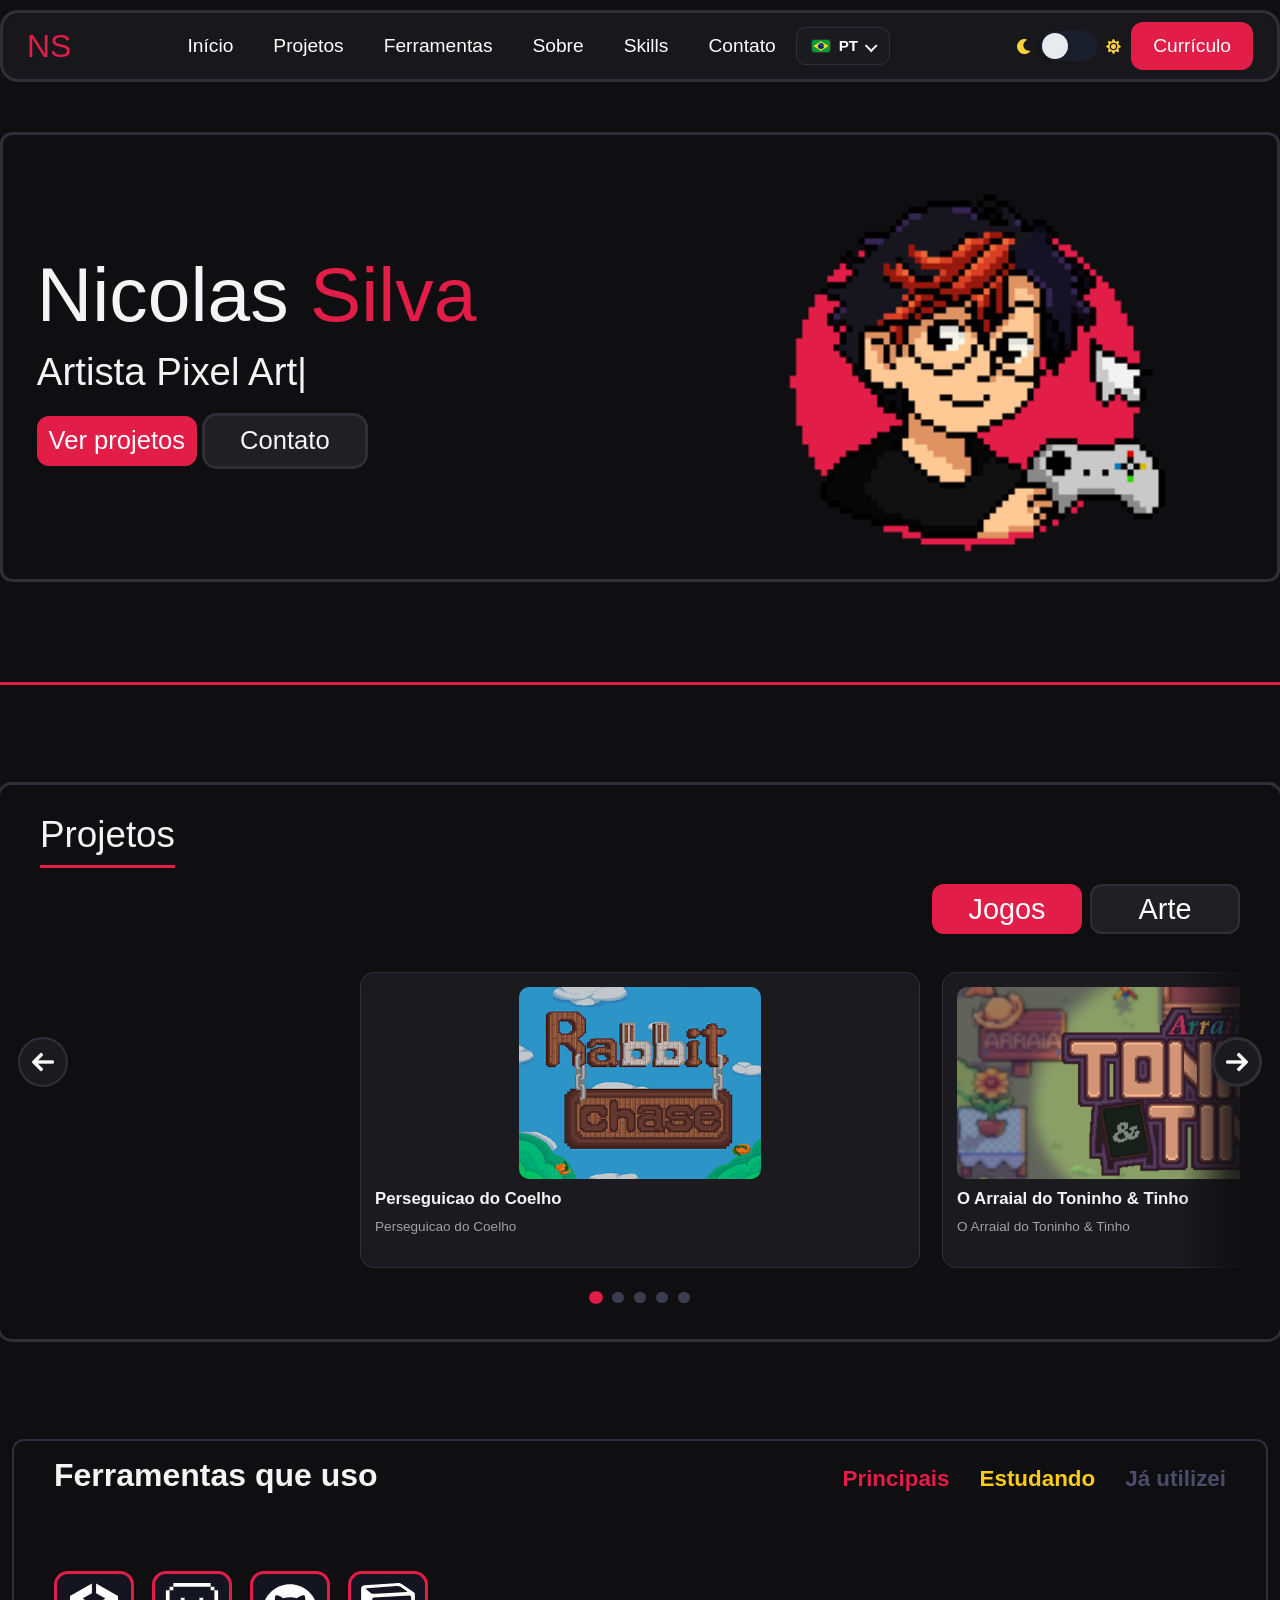
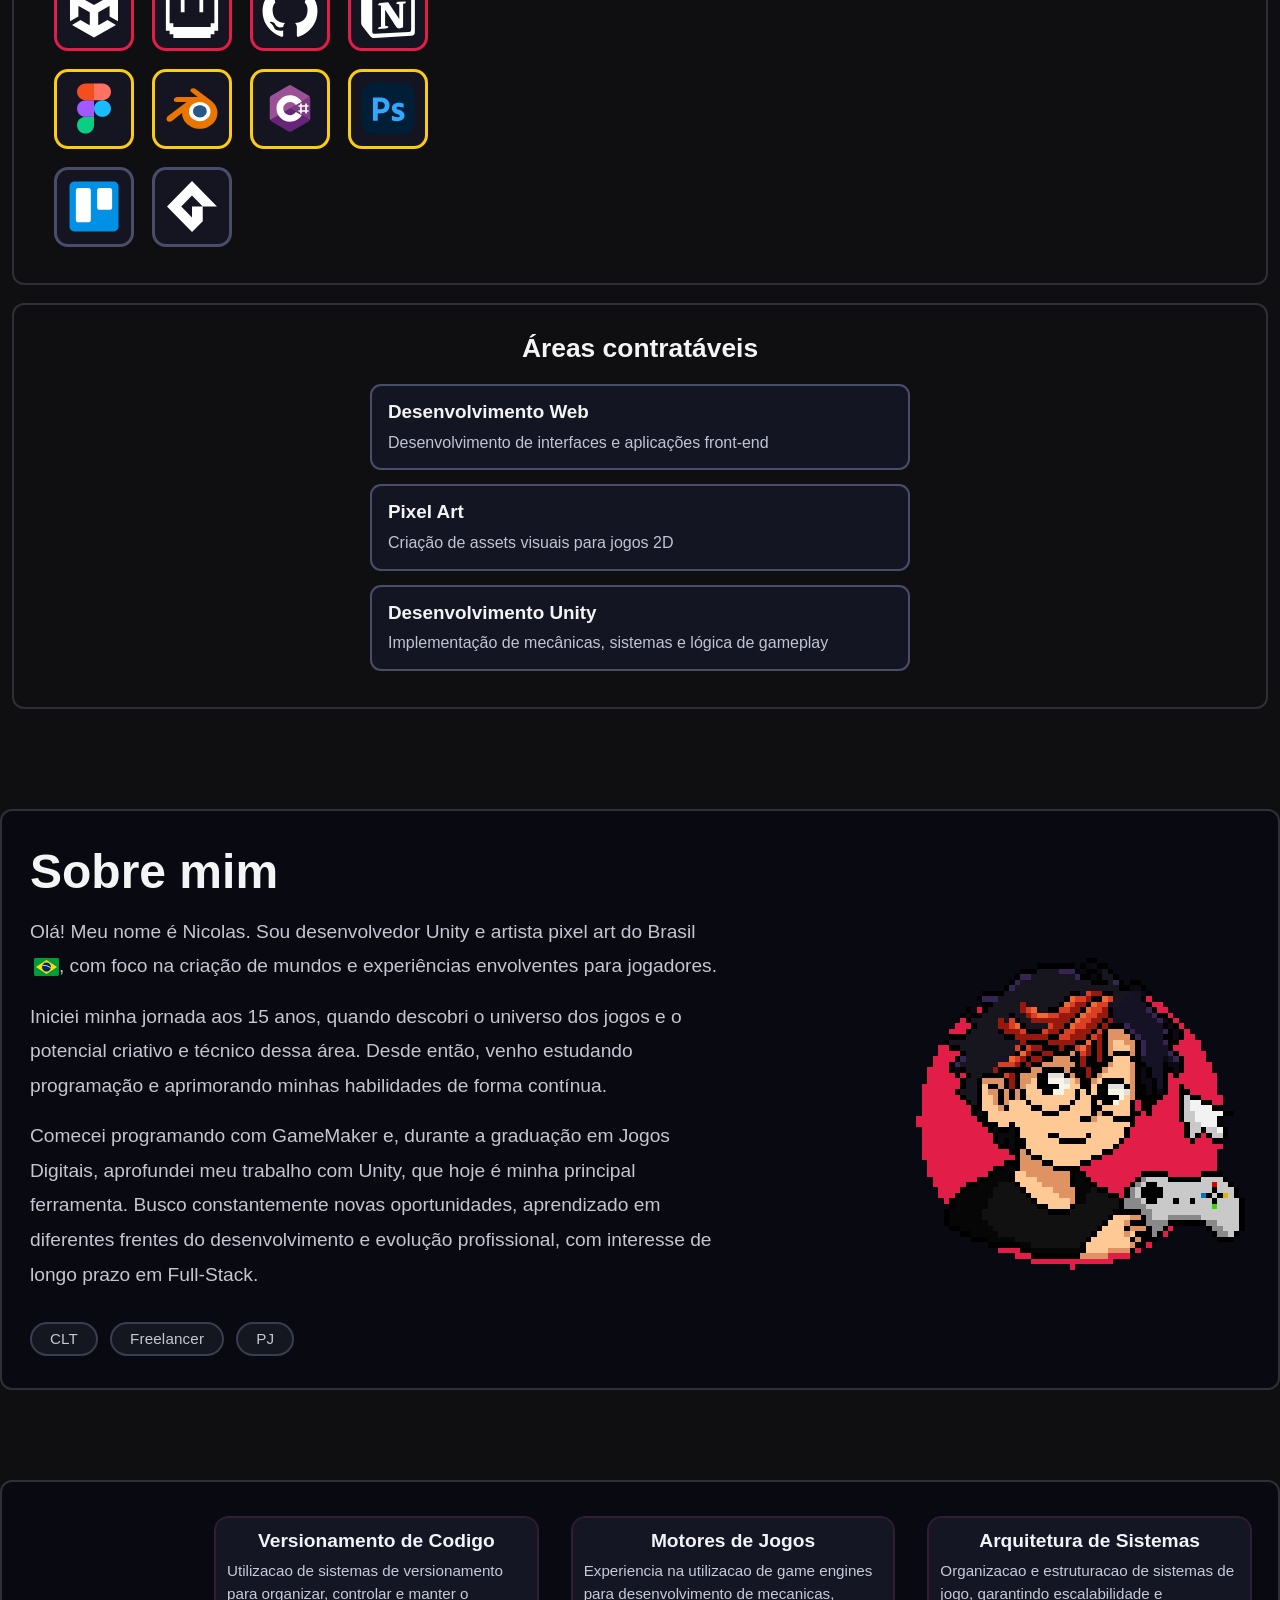
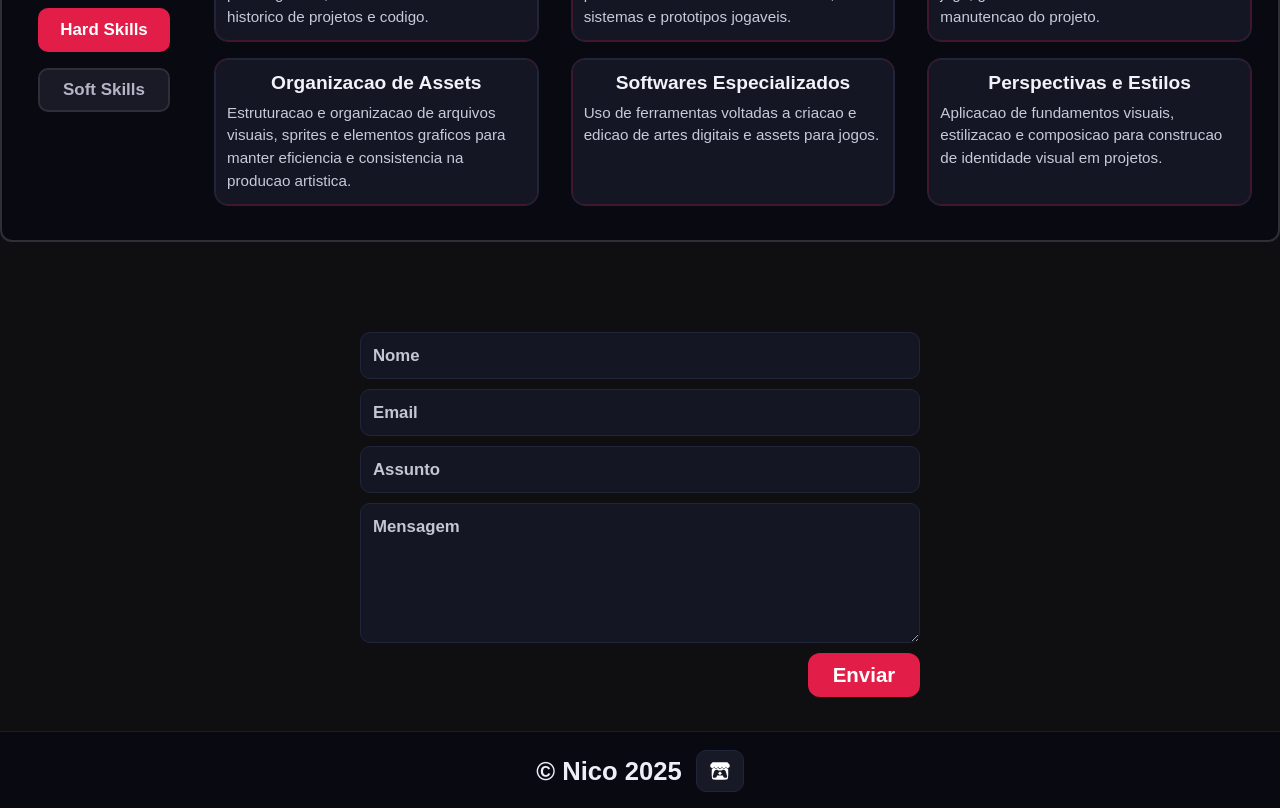
==== commit 1332afcc: "Organização final para entrega" ====
--- a/HTML-CSS/Index.html
+++ b/HTML-CSS/Index.html
@@ -1,5 +1,7 @@
 <!doctype html>
 <html lang="pt-br" data-bs-theme="dark">
+
+<!--NICOLAS DA SILVA-->
 
 <head>
   <!-- Metadados basicos de charset e responsividade -->
@@ -15,9 +17,13 @@
 </head>
 
 <body>
-  <!-- Navbar principal com menu desktop e toggle mobile -->
-  <nav class="navbar">
-    <div class="navbar__container container-xxl px-3 px-lg-4">
+  <!-- Link de acessibilidade para teclado: permite pular menu e ir direto ao conteudo principal -->
+  <a href="#conteudo-principal" class="skip-link">Pular para o conteudo principal</a>
+
+  <!-- Header com navegacao principal -->
+  <header class="site-header">
+    <nav class="navbar" aria-label="Navegacao principal">
+      <div class="navbar__container container-xxl px-3 px-lg-4">
       <!-- Logo / marca -->
       <a href="#inicio" id="navbar__logo" data-scroll-target="#inicio">NS</a>
       <!-- Botao hamburguer para abrir menu em telas menores -->
@@ -57,7 +63,7 @@
           <button class="navbar__links navbar__langToggle" type="button" data-lang-toggle aria-haspopup="true"
             aria-expanded="false" aria-label="Selecionar idioma">
             <span class="navbar__langCurrentContent">
-              <img src="images/bandeira-brasil.svg" alt="" class="navbar__flag" data-lang-current-flag />
+              <img src="images/bandeira-brasil.svg" alt="Bandeira do idioma atual" class="navbar__flag" data-lang-current-flag />
               <span data-lang-current>PT</span>
             </span>
             <span class="navbar__langChevron" aria-hidden="true"></span>
@@ -100,9 +106,12 @@
           </div>
         </li>
       </ul>
-    </div>
-  </nav>
-
+      </div>
+    </nav>
+  </header>
+
+  <!-- Conteudo principal da pagina (landmark semantico) -->
+  <main id="conteudo-principal">
   <!-- Hero: apresentacao principal -->
   <div class="main" id="inicio">
     <div class="main__container container-md">
@@ -163,25 +172,25 @@
       <div class="game__container" data-project-type="jogos" aria-label="Carrossel de jogos">
         <!-- Item 1 -->
         <article class="game__item" data-project="1">
-          <img src="images/Rabbit Capa.png" alt="Projeto 1" class="game__image" />
+          <img src="images/Rabbit Capa.png" alt="Capa do jogo Perseguicao do Coelho" class="game__image" />
           <h3 class="game__title">Perseguição do Coelho</h3>
           <p class="game__subtitle">Rabbit Chase</p>
         </article>
         <!-- Item 2 -->
         <article class="game__item" data-project="2">
-          <img src="images/Toninho Capa.png" alt="Projeto 2" class="game__image" />
+          <img src="images/Toninho Capa.png" alt="Capa do jogo O Arraial do Toninho e Tinho" class="game__image" />
           <h3 class="game__title">O Arraial do Toninho & Tinho</h3>
           <p class="game__subtitle">Toninho & Tinho's Festival</p>
         </article>
         <!-- Item 3 -->
         <article class="game__item" data-project="3">
-          <img src="images/Sirin Capa.png" alt="Projeto 3" class="game__image" />
+          <img src="images/Sirin Capa.png" alt="Capa do jogo Sirin" class="game__image" />
           <h3 class="game__title">Sirin</h3>
           <p class="game__subtitle">Sirin</p>
         </article>
         <!-- Item 4 -->
         <article class="game__item" data-project="4">
-          <img src="images/O mundo que cabe na mão capa.png" alt="Projeto 4" class="game__image" />
+          <img src="images/O mundo que cabe na mão capa.png" alt="Capa do jogo O Mundo que cabe na mao" class="game__image" />
           <h3 class="game__title">O Mundo que cabe na mão</h3>
           <p class="game__subtitle">The World That Fits in Your Hand</p>
         </article>
@@ -198,39 +207,39 @@
       <!-- Carrossel horizontal de artes -->
       <div class="game__container" data-project-type="arte" aria-label="Carrossel de artes" hidden>
         <article class="game__item" data-project="arte-1">
-          <img src="images/Logo Sirin.png" alt="Arte 1" class="game__image" />
+          <img src="images/Logo Sirin.png" alt="Arte da logo do jogo Sirin" class="game__image" />
           <h3 class="game__title">Logo do jogo Sirin</h3>
         </article>
         <article class="game__item" data-project="arte-2">
-          <img src="images/MustacheTheme64.png" alt="Arte 2" class="game__image" />
+          <img src="images/MustacheTheme64.png" alt="Arte do tema Mustache do Inktober 2025" class="game__image" />
           <h3 class="game__title">Um dos temas do Inktober 2025</h3>
         </article>
         <article class="game__item" data-project="arte-3">
-          <img src="images/Sirin Tela Inicial.gif" alt="Arte 3" class="game__image" />
+          <img src="images/Sirin Tela Inicial.gif" alt="Arte da tela inicial do jogo Sirin" class="game__image" />
           <h3 class="game__title">Tela inicial do jogo Sirin</h3>
         </article>
         <article class="game__item" data-project="arte-4">
-          <img src="images/AllPlants.png" alt="Arte 4" class="game__image" />
+          <img src="images/AllPlants.png" alt="Arte das plantacoes do jogo Toninho e Tinho" class="game__image" />
           <h3 class="game__title">Plantações do jogo Toninho & Tinho</h3>
         </article>
         <article class="game__item" data-project="arte-5">
-          <img src="images/AllFoods2.png" alt="Arte 5" class="game__image" />
+          <img src="images/AllFoods2.png" alt="Arte das comidas da loja do jogo Toninho e Tinho" class="game__image" />
           <h3 class="game__title">Comidas da loja do jogo Toninho & Tinho</h3>
         </article>
         <article class="game__item" data-project="arte-6">
-          <img src="images/Sanrio Characters.png" alt="Arte 6" class="game__image" />
+          <img src="images/Sanrio Characters.png" alt="Arte dos personagens de Sanrio" class="game__image" />
           <h3 class="game__title">Arte dos personagens de Sanrio</h3>
         </article>
         <article class="game__item" data-project="arte-7">
-          <img src="images/Foods.png" alt="Arte 7" class="game__image" />
+          <img src="images/Foods.png" alt="Arte de comidas em pixel art" class="game__image" />
           <h3 class="game__title">Arte de comidas</h3>
         </article>
         <article class="game__item" data-project="arte-8">
-          <img src="images/Mouths.png" alt="Arte 7" class="game__image" />
+          <img src="images/Mouths.png" alt="Treino de bocas em pixel art" class="game__image" />
           <h3 class="game__title">Treino de bocas</h3>
         </article>
         <article class="game__item" data-project="arte-9">
-          <img src="images/WizardFrog.png" alt="Arte 7" class="game__image" />
+          <img src="images/WizardFrog.png" alt="Arte do personagem Sapo Mago" class="game__image" />
           <h3 class="game__title">Sapo Mago</h3>
         </article>
       </div>
@@ -239,22 +248,23 @@
     </div>
   </div>
 
+  <!-- Secao combinada: ferramentas e areas contrataveis -->
   <div class="toolsHireRow container-xxl">
     <div class="row toolsHireRow__row align-items-stretch">
       <div class="col-12 col-xxl-8 toolsHireRow__colTools">
         <!-- Ferramentas: ferramentas que utilizo -->
         <div class="tools" id="ferramentas">
           <div class="tools__container">
-        <div class="row align-items-center g-4 g-md-5">
-          <div class="tools__content col-12">
-            <h1 class="">Ferramentas que uso</h1>
-            <h3 class="tools__principal">Principais</h3>
-            <h3 class="tools__estudando">Estudando</h3>
-            <h3 class="tools__utilizadas">Já utilizei</h3>
-          </div>
-
-          <div class="col-12">
-            <div class="tools__cards" aria-label="Grade de ferramentas">
+            <div class="row align-items-center g-4 g-md-5">
+              <div class="tools__content col-12">
+                <h2 class="tools__title">Ferramentas que uso</h2>
+                <h3 class="tools__principal">Principais</h3>
+                <h3 class="tools__estudando">Estudando</h3>
+                <h3 class="tools__utilizadas">Já utilizei</h3>
+              </div>
+
+              <div class="col-12">
+                <div class="tools__cards" aria-label="Grade de ferramentas">
               <!-- Linha 1: ferramentas principais -->
               <article class="tool-card tool-card--principal" aria-label="Unity" data-bs-toggle="tooltip" data-bs-title="Unity" data-bs-placement="top" data-bs-trigger="hover" tabindex="0">
                 <img src="images/Unity--Streamline-Font-Awesome.svg" alt="Unity" class="tool-card__icon unity__icon" />
@@ -297,9 +307,9 @@
               <article class="tool-card tool-card--utilizadas" aria-label="GameMaker" data-bs-toggle="tooltip" data-bs-title="GameMaker" data-bs-placement="top" data-bs-trigger="hover" tabindex="0">
                 <img src="images/Gamemaker--Streamline-Simple-Icons.svg" alt="GameMaker" class="tool-card__icon gamemaker__icon" />
               </article>
+                </div>
+              </div>
             </div>
-          </div>
-        </div>
           </div>
         </div>
       </div>
@@ -307,26 +317,26 @@
       <div class="col-12 col-xxl-4 toolsHireRow__colHire">
         <div class="hire">
           <div class="hire__container">
-        <section class="hire__panel" aria-label="Áreas contratáveis">
-          <h3 class="tools__hireTitle" data-tools-hire-title>Áreas contratáveis</h3>
-
-          <div class="tools__hireGrid">
-            <article class="tools__hireCard tools__hireCard--web">
-              <h4 data-tools-role-web-title>Desenvolvedor de Sites</h4>
-              <p data-tools-role-web-level>Completamente iniciante/estudante</p>
-            </article>
-
-            <article class="tools__hireCard tools__hireCard--pixel">
-              <h4 data-tools-role-pixel-title>Pixel Artist</h4>
-              <p data-tools-role-pixel-level>Iniciante/Intermediário e estudando</p>
-            </article>
-
-            <article class="tools__hireCard tools__hireCard--unity">
-              <h4 data-tools-role-unity-title>Desenvolvedor Unity</h4>
-              <p data-tools-role-unity-level>Iniciante/Intermediário e estudando</p>
-            </article>
-          </div>
-        </section>
+            <section class="hire__panel" aria-label="Áreas contratáveis">
+              <h3 class="tools__hireTitle" data-tools-hire-title>Áreas contratáveis</h3>
+
+              <div class="tools__hireGrid">
+                <article class="tools__hireCard tools__hireCard--web">
+                  <h4 data-tools-role-web-title>Desenvolvedor de Sites</h4>
+                  <p data-tools-role-web-level>Completamente iniciante/estudante</p>
+                </article>
+
+                <article class="tools__hireCard tools__hireCard--pixel">
+                  <h4 data-tools-role-pixel-title>Pixel Artist</h4>
+                  <p data-tools-role-pixel-level>Iniciante/Intermediário e estudando</p>
+                </article>
+
+                <article class="tools__hireCard tools__hireCard--unity">
+                  <h4 data-tools-role-unity-title>Desenvolvedor Unity</h4>
+                  <p data-tools-role-unity-level>Iniciante/Intermediário e estudando</p>
+                </article>
+              </div>
+            </section>
           </div>
         </div>
       </div>
@@ -498,6 +508,9 @@
     </div>
   </section>
 
+  </main>
+
+  <!-- Rodape com direitos autorais e link social -->
   <footer class="site-footer" aria-label="Rodape do site">
     <div class="site-footer__container container-xxl contact__footer">
       <p class="contact__copy">&copy; Nico 2025</p>
--- a/HTML-CSS/Styles.css
+++ b/HTML-CSS/Styles.css
@@ -22,6 +22,26 @@
     background-color: var(--bs-body-bg);
     color: var(--bs-body-color);
     cursor: url('data:image/svg+xml;utf8,<svg xmlns="http://www.w3.org/2000/svg" width="40" height="40" viewBox="0 0 40 40"><defs><filter id="glow"><feGaussianBlur stdDeviation="3" result="coloredBlur"/><feMerge><feMergeNode in="coloredBlur"/><feMergeNode in="SourceGraphic"/></feMerge></filter><filter id="blur"><feGaussianBlur stdDeviation="1.5"/></filter></defs><circle cx="20" cy="20" r="10" fill="%23E11D48" opacity="0.4" filter="url(%23glow)"/><circle cx="20" cy="20" r="7" fill="%23F3466C" opacity="0.7" filter="url(%23blur)"/><circle cx="20" cy="20" r="4" fill="%23FFB6C1" opacity="0.9"/><circle cx="20" cy="20" r="2" fill="%23FFFFFF" opacity="1"/><circle cx="20" cy="20" r="12" fill="none" stroke="%23E11D48" stroke-width="0.5" opacity="0.4"/></svg>') 20 20, auto;
+}
+
+/* Link de pulo para acessibilidade: fica visivel apenas ao navegar via teclado */
+.skip-link {
+    position: absolute;
+    left: -999px;
+    top: 10px;
+    z-index: 2000;
+    padding: 10px 14px;
+    border-radius: 8px;
+    background: #E11D48;
+    color: #FFFFFF;
+    font-weight: 700;
+    text-decoration: none;
+}
+
+.skip-link:focus {
+    left: 12px;
+    outline: 2px solid #FFFFFF;
+    outline-offset: 2px;
 }
 
 /* Scrollbar customizada (pagina inteira) */
@@ -1157,7 +1177,7 @@
     max-width: 100%;
 }
 
-.tools__content h1 {
+.tools__content .tools__title {
     font-size: clamp(2rem, 2.8vw, 2rem);
     font-weight: 800;
 }
@@ -1574,6 +1594,7 @@
 }
 
 .skills__tabs {
+    /* Coluna lateral com os filtros Hard/Soft centralizados para facilitar leitura */
     display: flex;
     flex-direction: column;
     align-items: center;
@@ -1583,6 +1604,7 @@
 }
 
 .skills__tab {
+    /* Botao com area clicavel adequada para mouse e toque */
     height: 44px;
     min-width: 132px;
     padding: 0 16px;
@@ -1597,6 +1619,7 @@
 }
 
 .skills__tab--active {
+    /* Estado ativo com contraste mais forte para orientar o usuario */
     background: var(--bs-primary);
     border-color: var(--bs-primary);
     color: #fff;
@@ -2292,7 +2315,7 @@
 [data-bs-theme="light"] .main__content h1,
 [data-bs-theme="light"] .main__content h2,
 [data-bs-theme="light"] .project__content h2,
-[data-bs-theme="light"] .tools__content h1,
+[data-bs-theme="light"] .tools__content .tools__title,
 [data-bs-theme="light"] .tools__hireTitle,
 [data-bs-theme="light"] .about__content h2,
 [data-bs-theme="light"] .about__text,
@@ -2473,7 +2496,7 @@
         row-gap: 8px;
     }
 
-    .tools__content h1 {
+    .tools__content .tools__title {
         width: 100%;
         margin-bottom: 2px;
     }
@@ -2527,7 +2550,7 @@
         column-gap: 10px;
     }
 
-    .tools__content h1 {
+    .tools__content .tools__title {
         font-size: 2rem;
         line-height: 1.15;
     }
